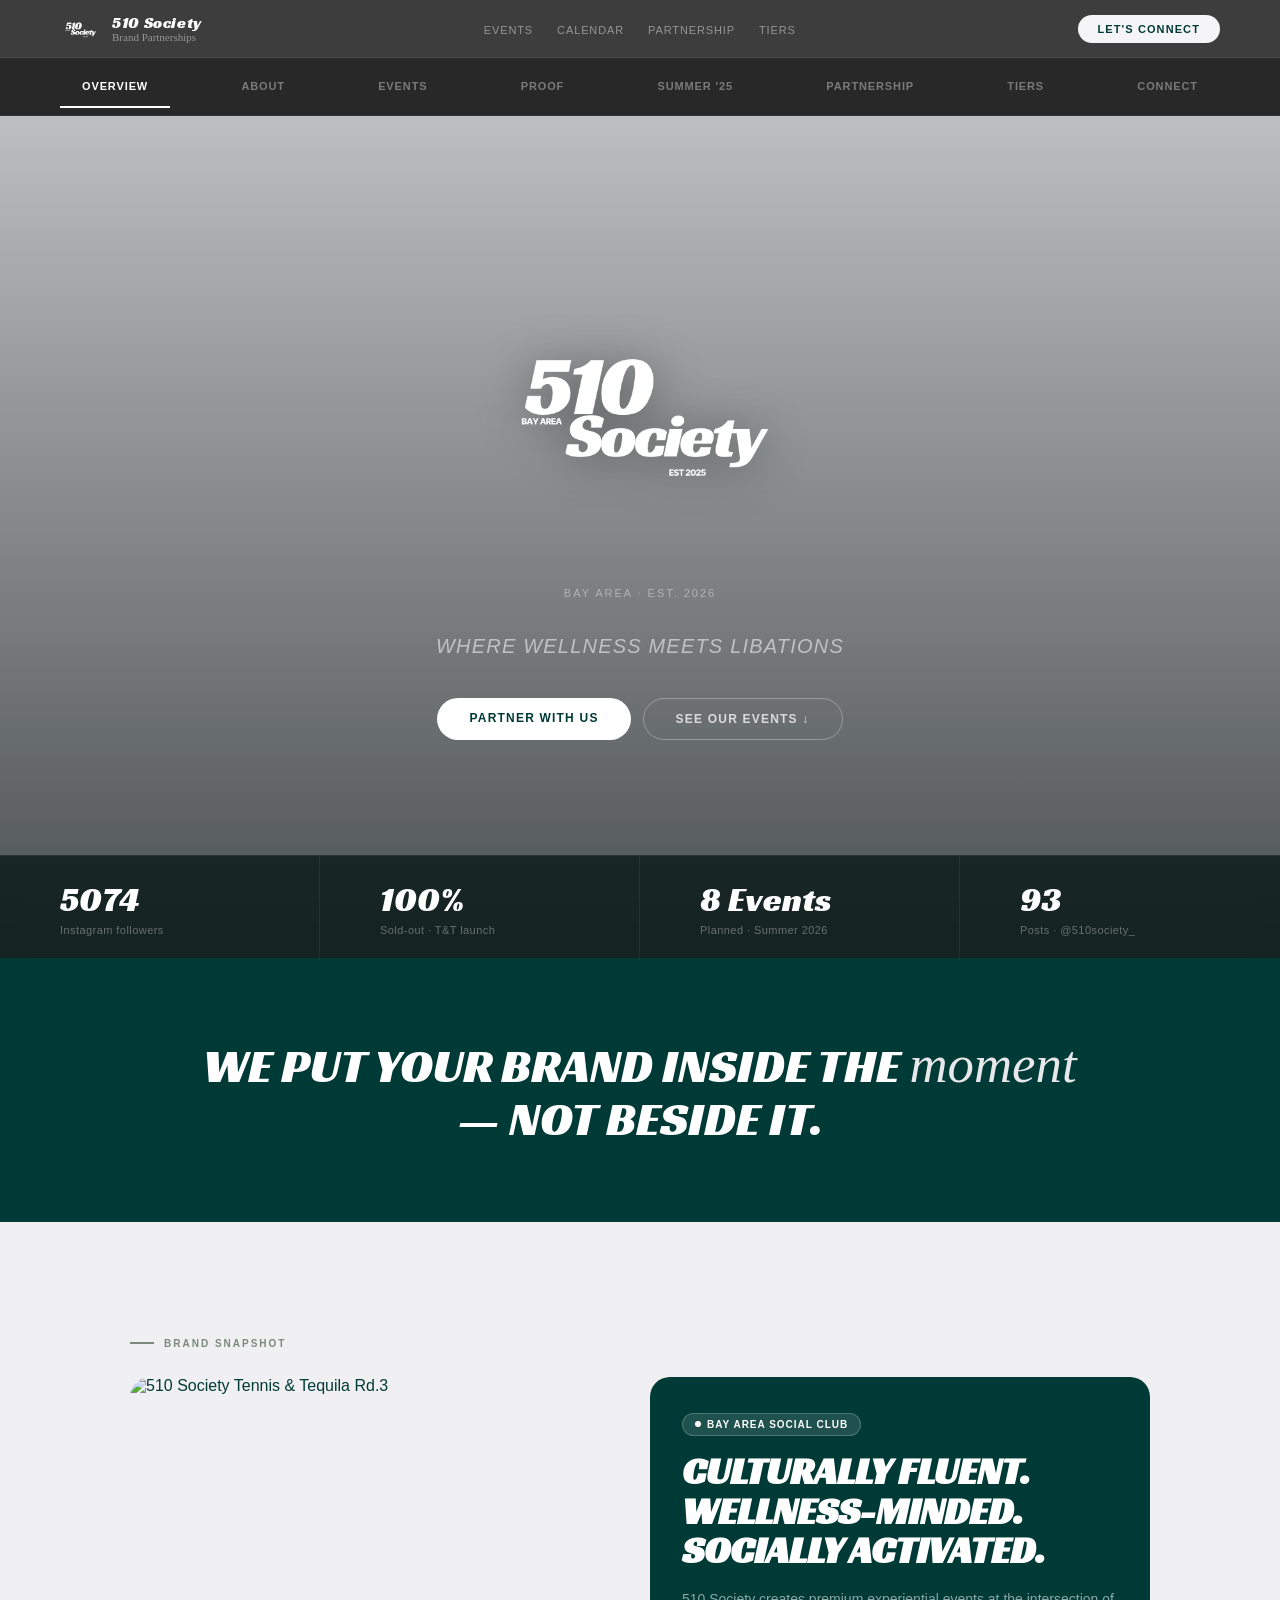
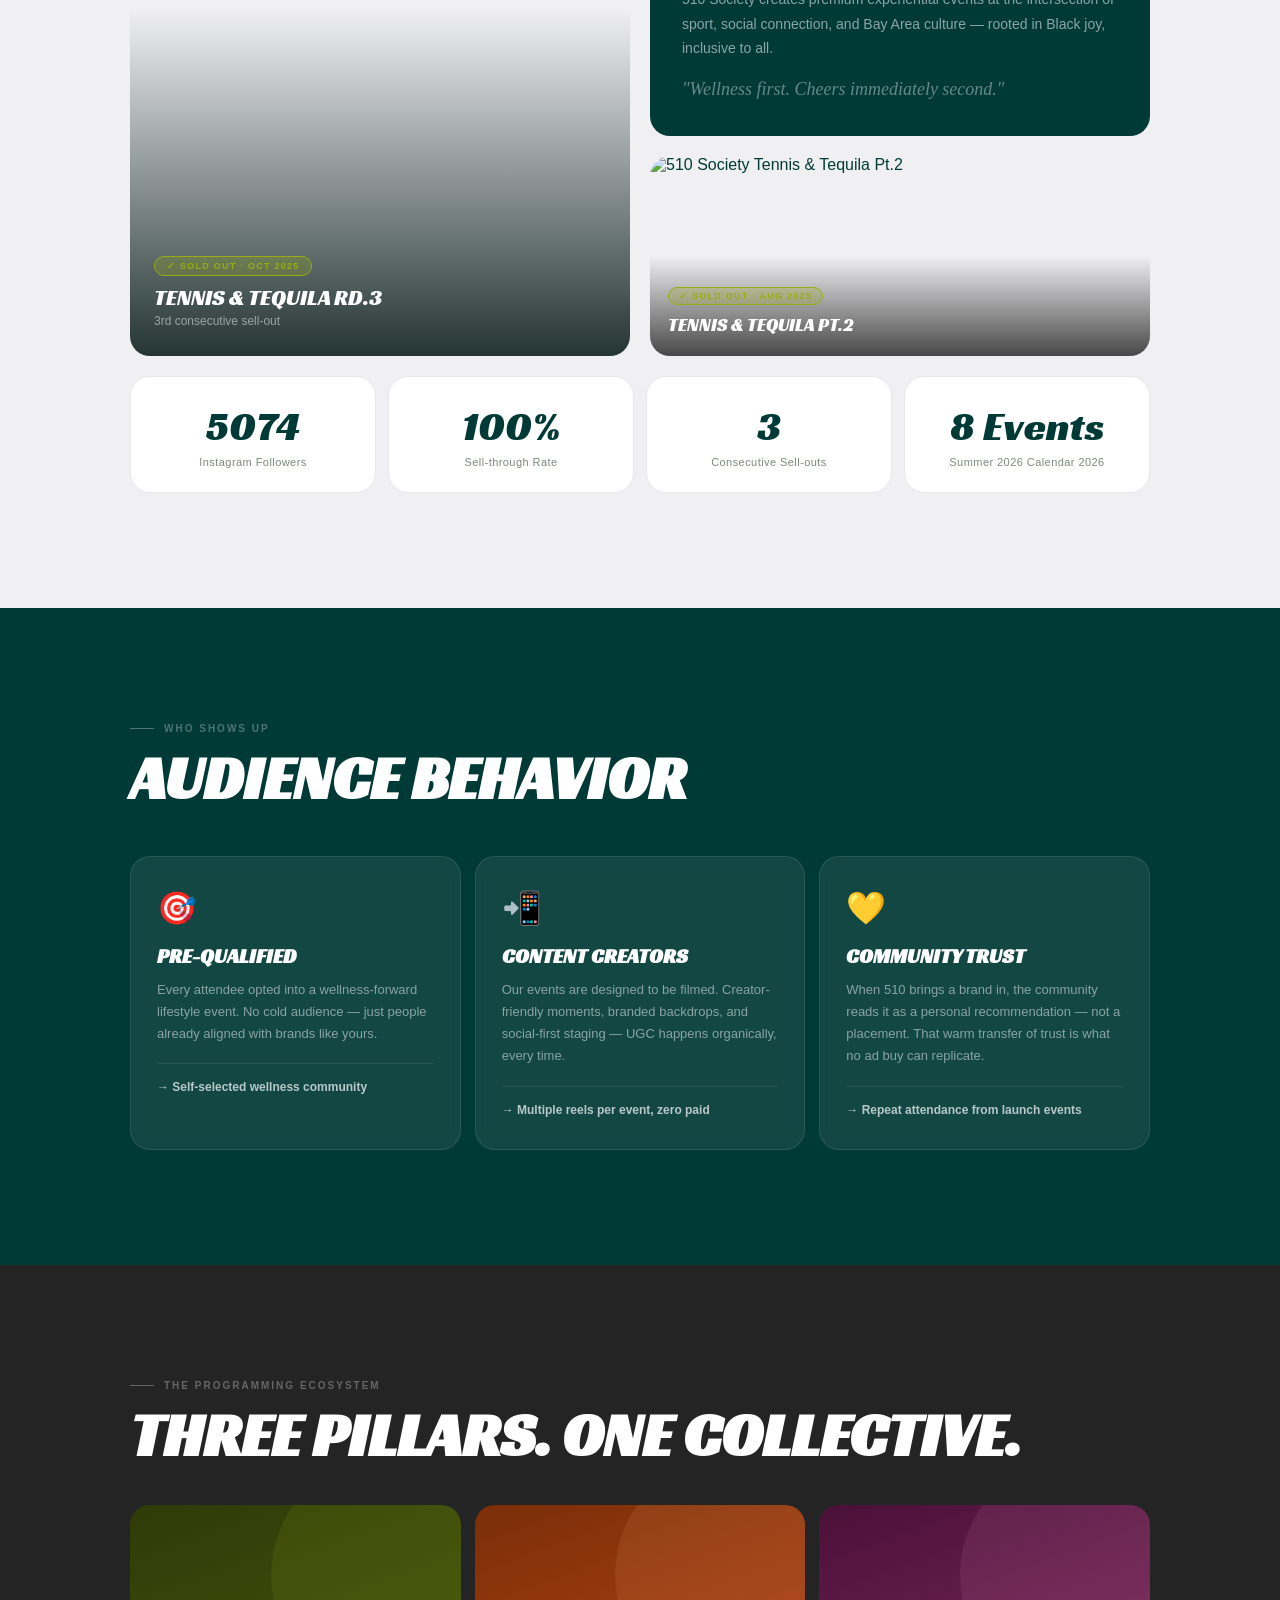
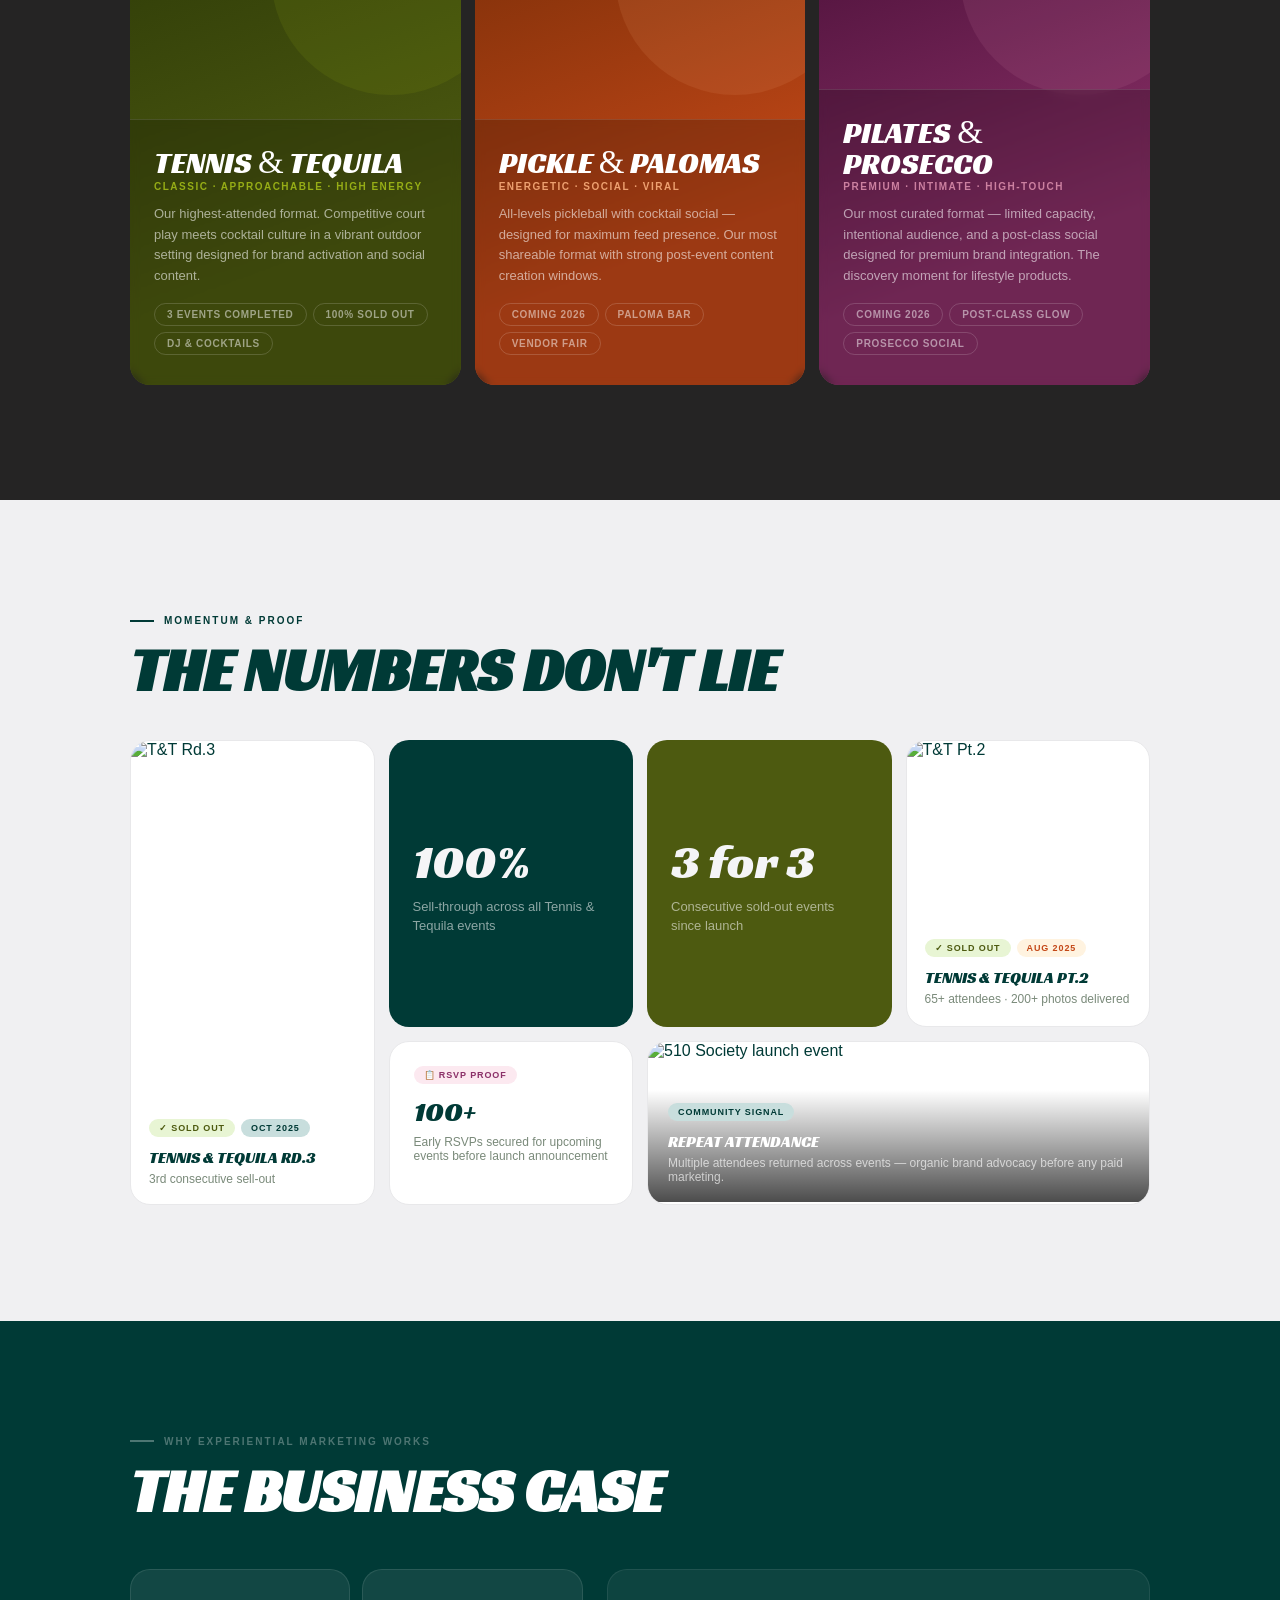
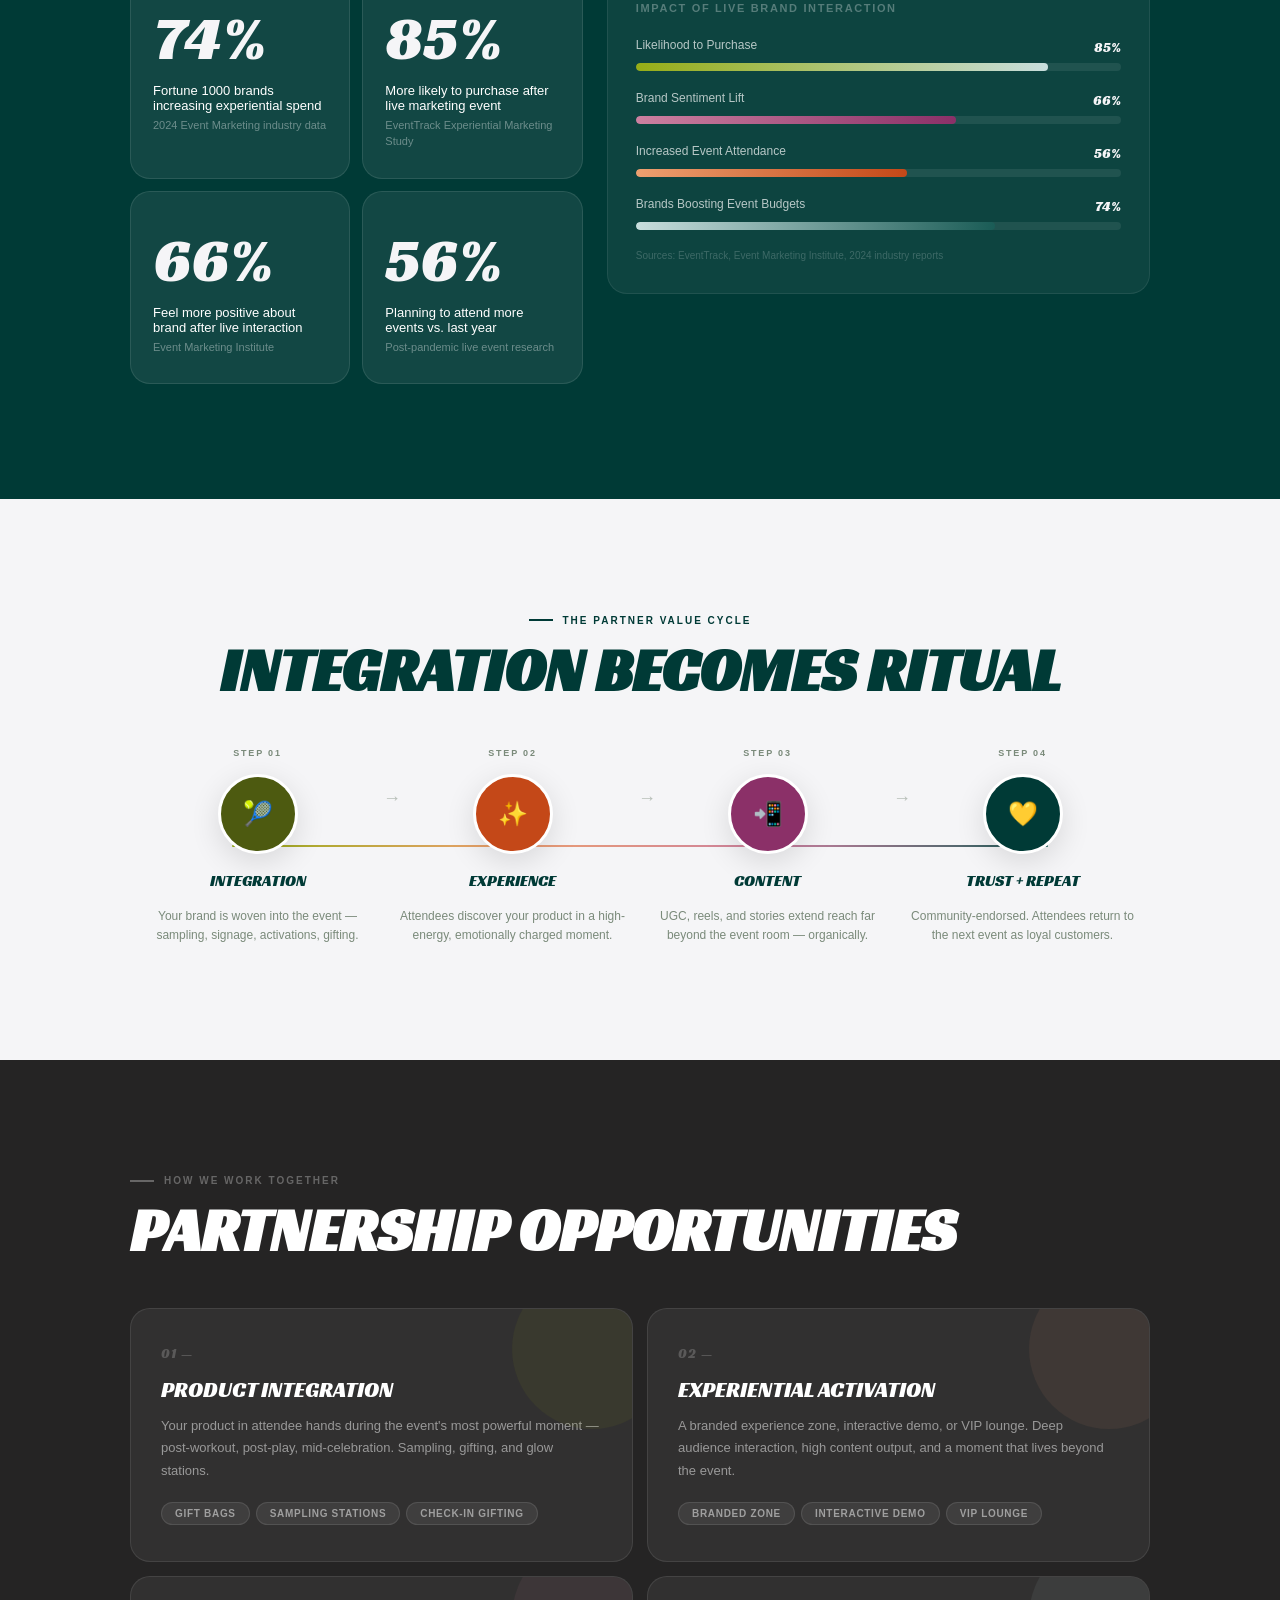
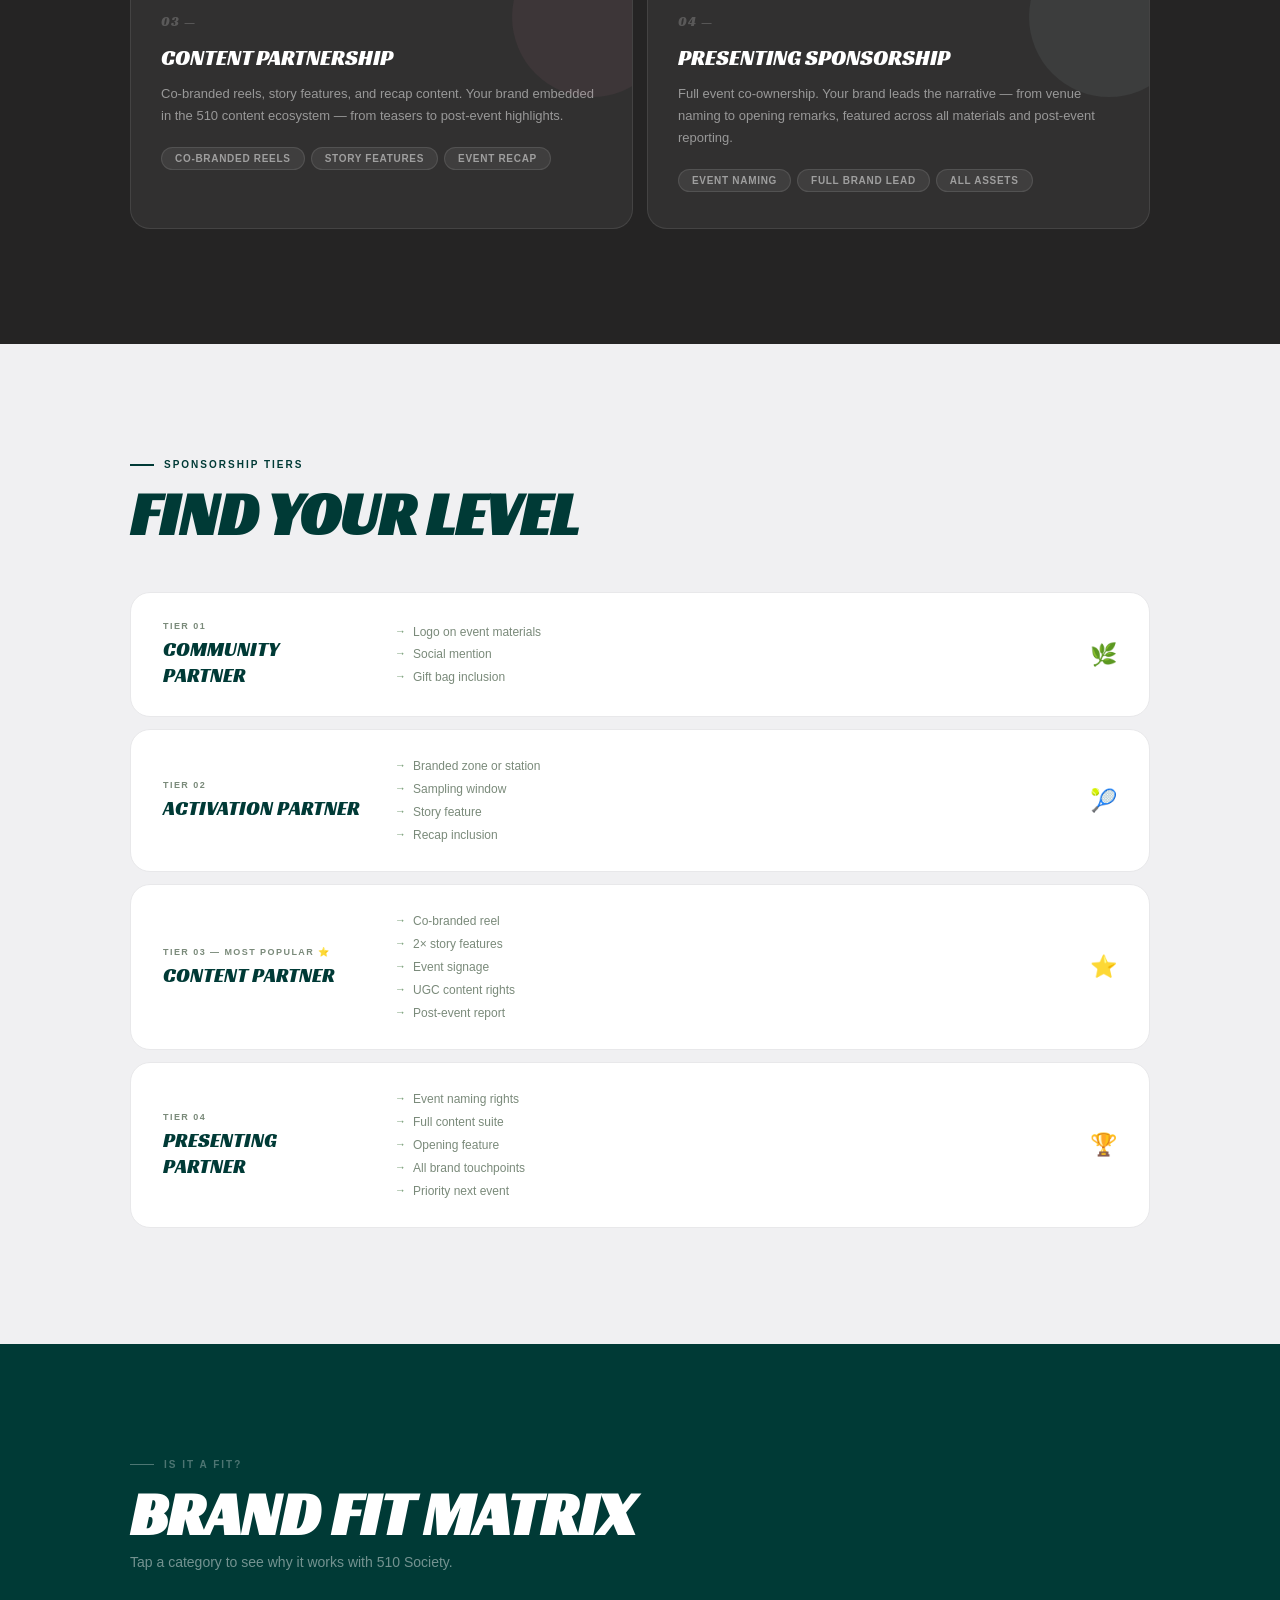
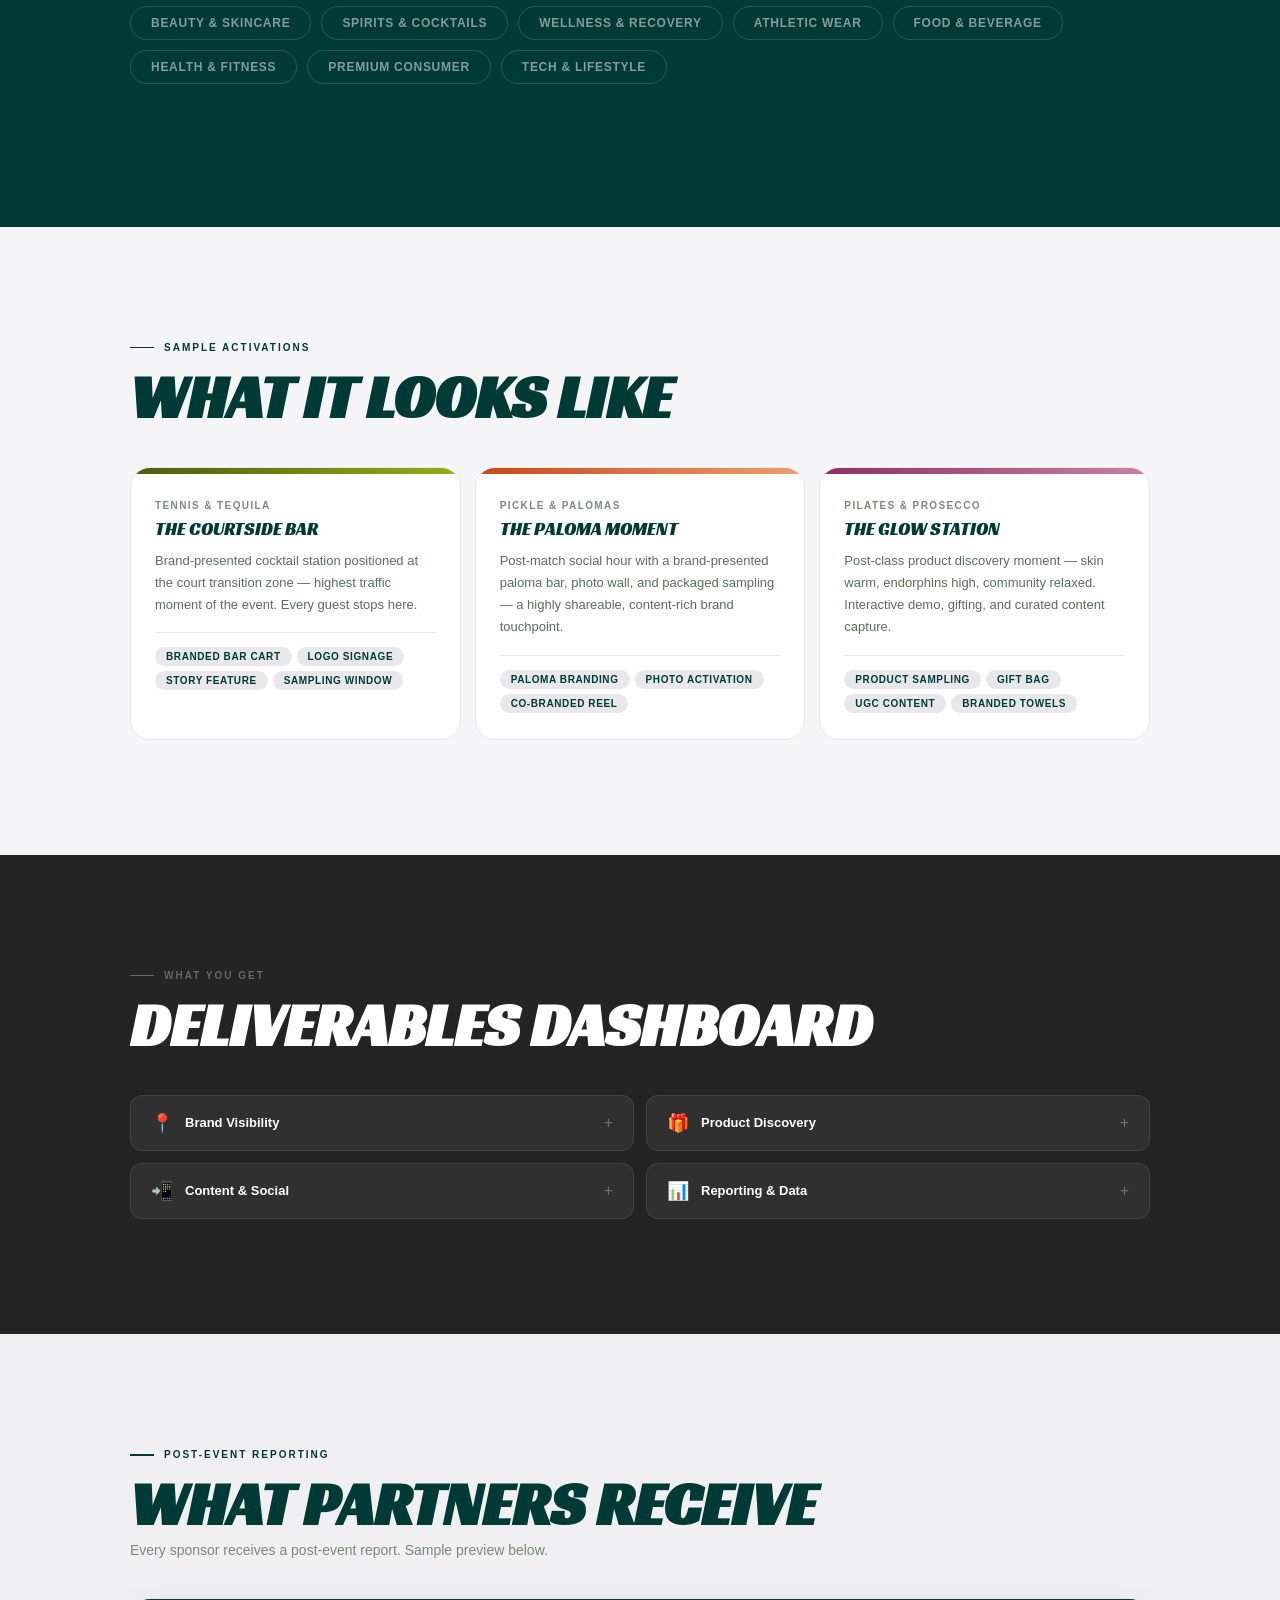
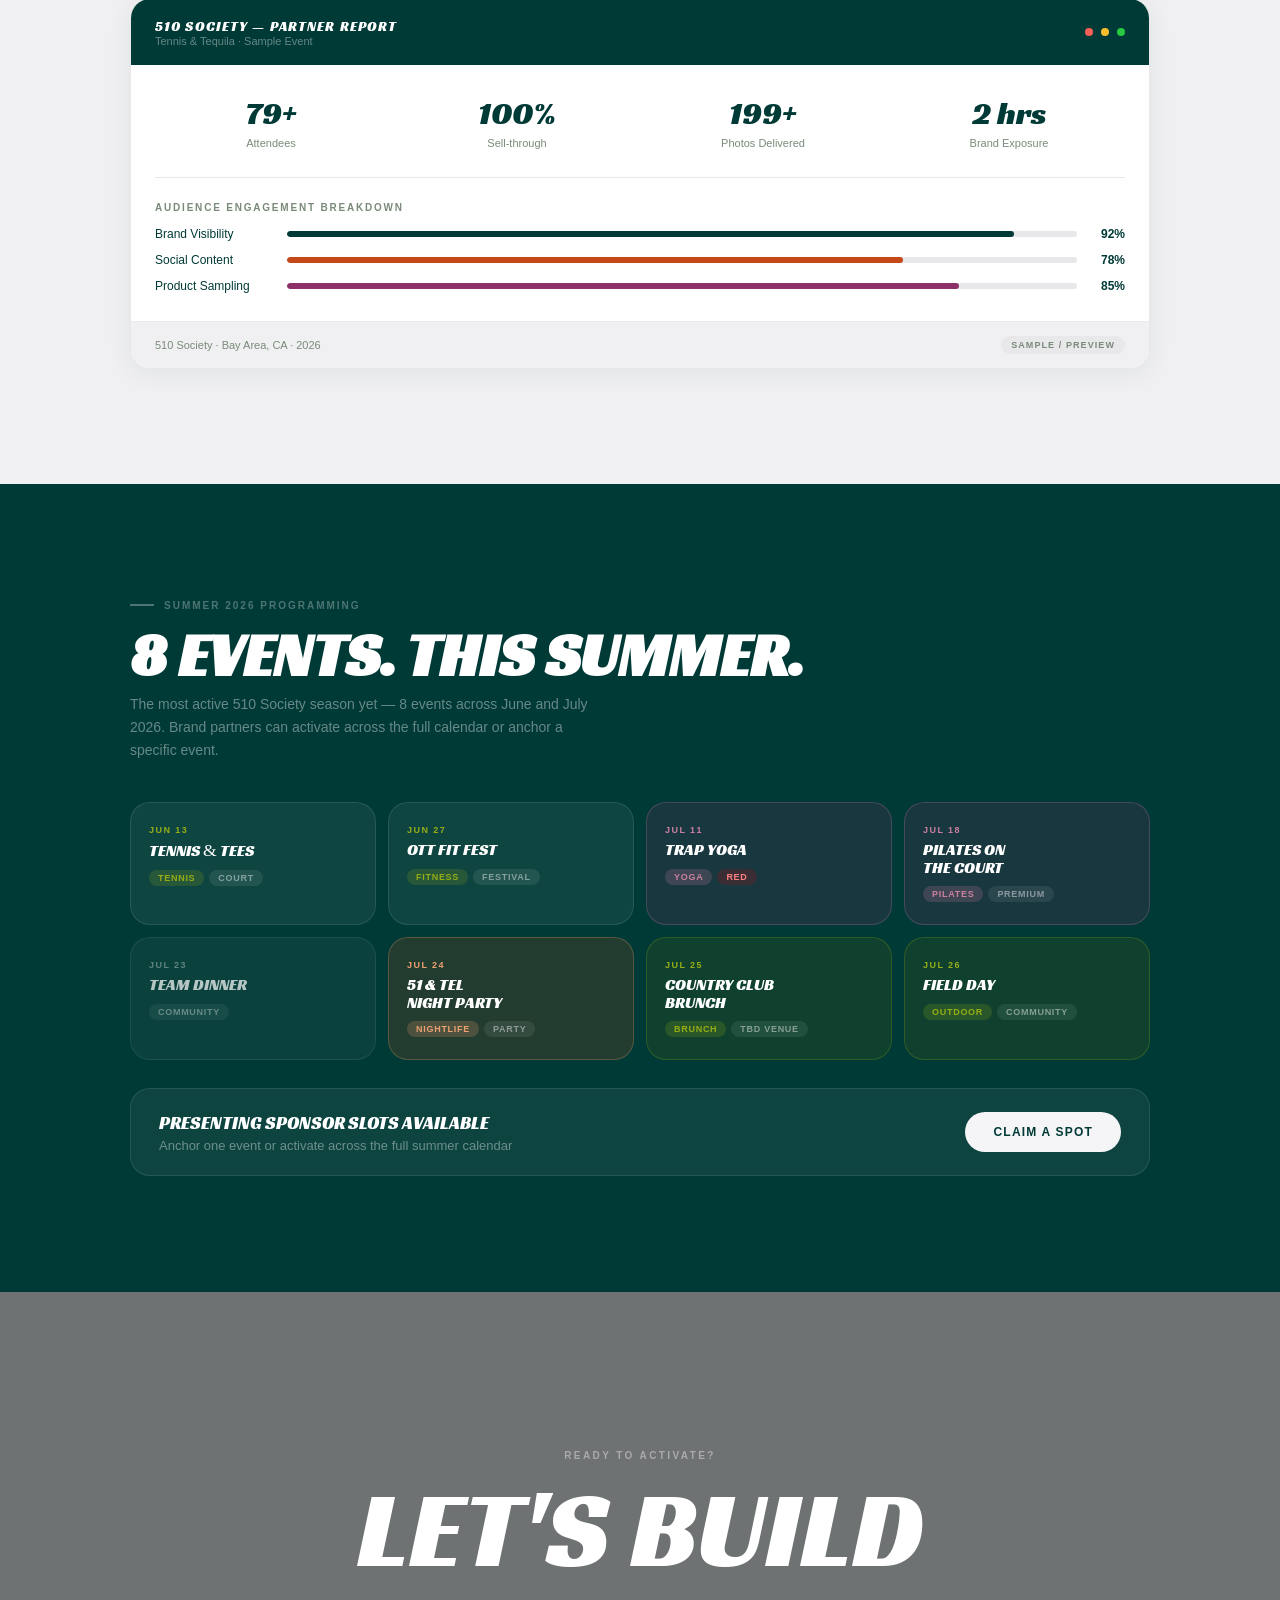
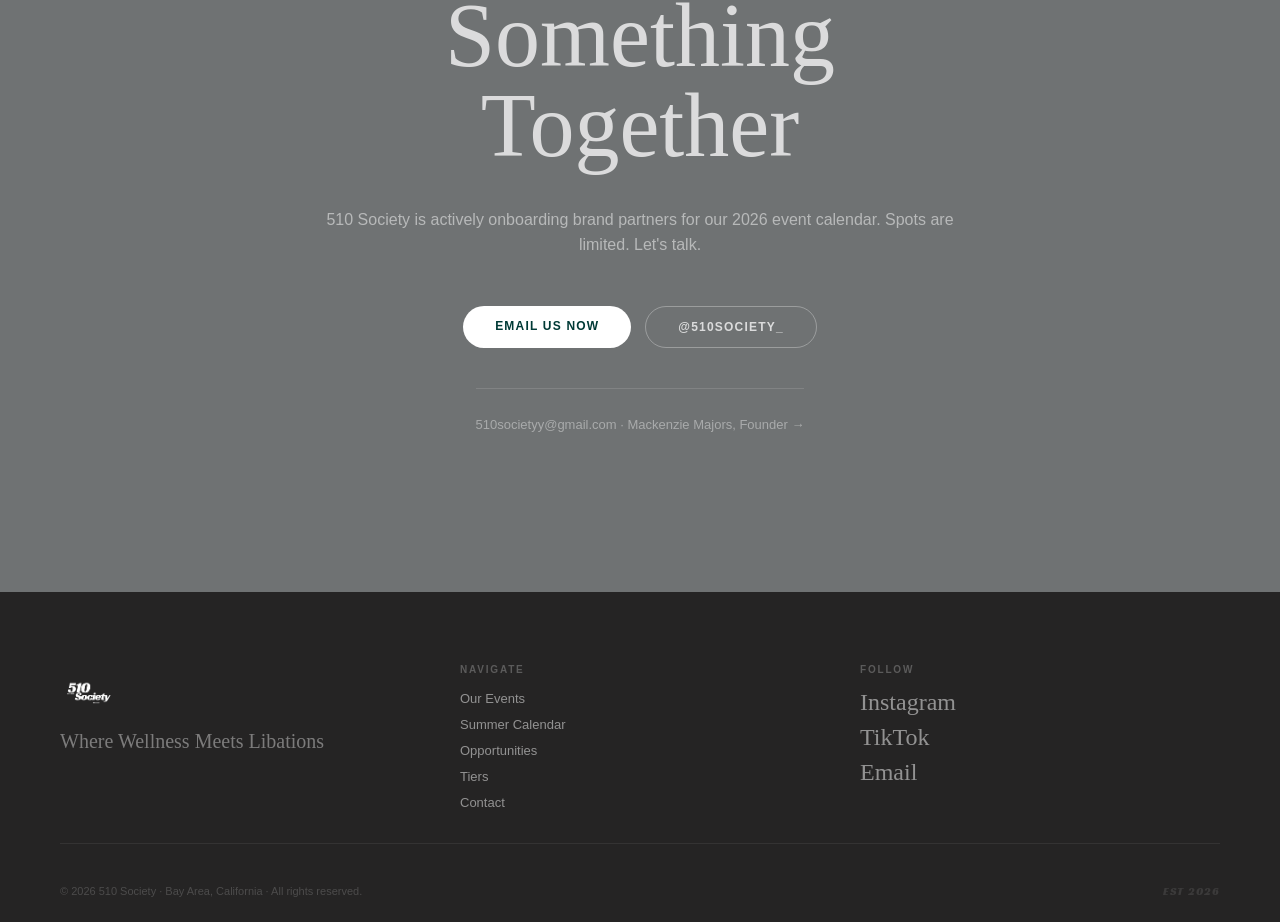
==== index.html @ 0bedc8be "Add files via upload" ====
<!DOCTYPE html>
<html lang="en">
<head>
<meta charset="UTF-8">
<meta name="viewport" content="width=device-width, initial-scale=1.0">
<title>510 Society — Partner With Us</title>
<!-- Actual brand fonts loaded locally -->
<style id="embedded-fonts">
@font-face {
  font-family: 'Racing Sans One';
  src: url('[data-uri]') format('truetype');
  font-weight: normal;
  font-style: normal;
  font-display: swap;
}
@font-face {
  font-family: 'Sloop Script';
  src: url('[data-uri]') format('truetype');
  font-weight: normal;
  font-style: normal;
  font-display: swap;
}
</style>
<style>
@font-face {
  font-family: 'SloopScript';
  src: url('./sloopscript.ttf') format('truetype');
  font-weight: normal; font-style: normal; font-display: swap;
}
@font-face {
  font-family: 'RacingSans';
  src: url('./RacingSansOne-Regular.ttf') format('truetype');
  font-weight: normal; font-style: normal; font-display: swap;
}
@font-face {
  font-family: 'InterLocal';
  src: url('./inter.ttf') format('truetype');
  font-weight: 100 900; font-style: normal; font-display: swap;
}
</style>
<style>
/* ═══════════════════════════════════════════
   TOKENS
═══════════════════════════════════════════ */
:root {
  --logo: url("[data-uri]");
  /* ── Official 5:10 Society brand palette ── */
  --g:    #003A36;   /* Evergreen Court */
  --g2:   #1a5c56;
  --g3:   #c8dedd;
  --sage: #729A71;   /* Sage Fairway */
  --blue: #1F74C3;   /* Kitchen Blue */
  --deep: #031F27;   /* Baseline Black */
  --c:    #F5F5F7;   /* Breathe Ivory — near white, not beige */
  --c2:   #E8E8EA;   /* Light warm gray */
  --c3:   #F0F0F2;   /* Section off-white */
  --blk:  #252424;   /* Brand near-black */
  --mid:  #7a8a7a;
  --wh:   #ffffff;

  /* ── Event palettes (from brand deck) ── */
  --t:    #4D5A10;   /* Tennis & Tequila dark olive */
  --tl:   #96AD16;   /* Tennis & Tequila lime */
  --p:    #C44818;   /* Pickle & Palomas burnt orange */
  --pl:   #EDA070;   /* Pickle & Palomas peach */
  --pr:   #8B3068;   /* Pilates & Prosecco deep berry */
  --prl:  #CC80A0;   /* Pilates & Prosecco blush */

  --glass:    rgba(255,255,255,0.14);
  --glass-bd: rgba(255,255,255,0.22);
  --blur:     blur(20px);

  --R: 20px;
  --r: 12px;
  --pad: clamp(18px,5vw,60px);
  --max: 1140px;

  --display: 'RacingSans', 'Racing Sans One', sans-serif;
  --script:  'SloopScript', cursive;
  --body:    'InterLocal', 'Inter', sans-serif;
}

/* ─── 510 Society Wordmark Logo (exact brand layout) ─── */
/*  [ 510          ]
    [BAY AREA  ]
    [      Society  ]
    [       EST 2026]        */
.logo-mark {
  display: inline-block;
  background: #111;
  padding: 10px 14px 10px 12px;
  position: relative;
  flex-shrink: 0;
  line-height: 1;
  border-radius: 4px;
}
.logo-mark.nav-size { padding: 7px 10px 7px 8px; }

.lm-inner { position: relative; display: flex; flex-direction: column; align-items: flex-start; }

/* "510" — large Racing Sans */
.lm-num {
  font-family: var(--display);
  font-size: 48px;
  color: var(--wh);
  line-height: .9;
  letter-spacing: -.01em;
  display: block;
}
.logo-mark.nav-size .lm-num { font-size: 26px; }

/* "BAY AREA" — small, below "51" of "510" */
.lm-bay {
  font-family: var(--body);
  font-size: 7px;
  font-weight: 700;
  letter-spacing: .14em;
  text-transform: uppercase;
  color: var(--wh);
  display: block;
  margin-top: -2px;
  margin-left: 1px;
}
.logo-mark.nav-size .lm-bay { font-size: 5px; }

/* "Society" — large Sloop Script, offset right */
.lm-soc {
  font-family: var(--script);
  font-size: 42px;
  color: var(--wh);
  display: block;
  margin-top: -8px;
  margin-left: 18px;
  line-height: 1;
}
.logo-mark.nav-size .lm-soc { font-size: 23px; margin-left: 10px; margin-top: -5px; }

/* "EST 2026" — small, right-aligned below Society */
.lm-est {
  font-family: var(--body);
  font-size: 6.5px;
  font-weight: 700;
  letter-spacing: .14em;
  text-transform: uppercase;
  color: var(--wh);
  display: block;
  margin-top: 2px;
  margin-left: 22px;
}
.logo-mark.nav-size .lm-est { font-size: 4.5px; margin-left: 12px; }

/* hero version */
.logo-mark.hero-size { padding: 16px 22px 16px 18px; margin: 0 auto 28px; }
.logo-mark.hero-size .lm-num { font-size: 84px; }
.logo-mark.hero-size .lm-bay { font-size: 11px; margin-top: -3px; }
.logo-mark.hero-size .lm-soc { font-size: 72px; margin-top: -14px; margin-left: 30px; }
.logo-mark.hero-size .lm-est { font-size: 10px; margin-left: 34px; margin-top: 3px; }

/* ─── Sticky Tab Navigation ─────────────────────────── */
.tab-nav {
  position: sticky; top: 58px; z-index: 998;
  background: rgba(37,36,36,0.97);
  backdrop-filter: blur(18px);
  border-bottom: 1px solid rgba(255,255,255,0.06);
  display: flex; overflow-x: auto; gap: 0;
  scrollbar-width: none;
}
.tab-nav::-webkit-scrollbar { display:none; }
.tab-btn {
  font-size: 11px; font-weight: 600; letter-spacing: .08em; text-transform: uppercase;
  padding: 14px 22px; color: rgba(255,255,255,0.38);
  text-decoration: none; border-bottom: 2px solid transparent;
  white-space: nowrap; transition: color .2s, border-color .2s;
  flex-shrink: 0;
}
.tab-btn:hover { color: rgba(255,255,255,0.75); }
.tab-btn.active { color: var(--wh); border-bottom-color: var(--wh); }

/* ═══════════════════════════════════════════
   RESET & BASE
═══════════════════════════════════════════ */
*, *::before, *::after { margin:0; padding:0; box-sizing:border-box; }
html { scroll-behavior:smooth; }
body { font-family:var(--body); background:var(--c); color:var(--g); -webkit-font-smoothing:antialiased; }

.wrap { max-width:var(--max); margin:0 auto; padding:0 var(--pad); }
.sec  { padding:clamp(60px,9vw,120px) 0; }

.label {
  font-size:10px; font-weight:700; letter-spacing:.2em; text-transform:uppercase;
  display:flex; align-items:center; gap:10px; margin-bottom:14px;
}
.label::before { content:''; width:24px; height:1.5px; background:currentColor; flex-shrink:0; }

.display-hed {
  font-family:var(--display);
  text-transform:uppercase; line-height:1; font-size:clamp(32px,5vw,60px);
}
.script-hed {
  font-family:var(--script);
  font-size:clamp(28px,4vw,52px); line-height:1.1;
}

/* scroll reveal */
.reveal {
  opacity:0; transform:translateY(24px);
  transition:opacity .6s ease, transform .6s ease;
}
.reveal.visible { opacity:1; transform:none; }

/* ═══════════════════════════════════════════
   NAV
═══════════════════════════════════════════ */
nav {
  position:fixed; inset:0 0 auto; z-index:999; height:58px;
  padding:0 var(--pad); display:flex; align-items:center; justify-content:space-between;
  background:rgba(0,30,28,0.88); backdrop-filter:var(--blur); -webkit-backdrop-filter:var(--blur);
  border-bottom:1px solid rgba(255,255,255,0.07);
}
.nav-logo { display:flex; flex-direction:column; line-height:1; gap:1px; }
.nl-a { font-family:var(--display); font-size:16px; color:var(--wh); letter-spacing:.04em; }
.nl-b { font-family:var(--script); font-size:16px; color:var(--wh); opacity:.6; line-height:1; }
.nav-links { display:flex; gap:24px; list-style:none; }
.nav-links a { font-size:11px; font-weight:500; letter-spacing:.08em; text-transform:uppercase; color:rgba(255,255,255,0.45); text-decoration:none; transition:color .2s; }
.nav-links a:hover { color:var(--wh); }
.nav-btn {
  font-size:11px; font-weight:700; letter-spacing:.1em; text-transform:uppercase;
  padding:8px 20px; border-radius:100px;
  background:var(--c); color:var(--g); text-decoration:none; transition:background .2s;
}
.nav-btn:hover { background:var(--c2); }
@media(max-width:640px){ .nav-links{display:none;} }

/* ═══════════════════════════════════════════
   1. HERO
═══════════════════════════════════════════ */
#hero {
  min-height:100svh; display:grid; grid-template-rows:1fr auto;
  padding-top:58px; position:relative; overflow:hidden;
}
.hero-img {
  position:absolute; inset:0;
  background:url('https://images.pixieset.com/488268001/1cbb77f0def690980ab2e59ede692e46-cover.jpeg') center 25% / cover no-repeat;
  filter:brightness(.45) saturate(.85);
}
.hero-img::after {
  content:''; position:absolute; inset:0;
  background:linear-gradient(180deg,rgba(0,20,18,0.2) 0%,rgba(0,20,18,0.7) 100%);
}
.hero-body {
  position:relative; z-index:1;
  display:flex; flex-direction:column; align-items:center; justify-content:center;
  text-align:center; padding:60px var(--pad) 40px; gap:0;
}
.hero-eyebrow {
  font-size:10px; font-weight:700; letter-spacing:.22em; text-transform:uppercase;
  color:rgba(255,255,255,0.45); margin-bottom:24px;
  display:flex; align-items:center; gap:14px;
}
.hero-eyebrow::before, .hero-eyebrow::after { content:''; width:28px; height:1px; background:rgba(255,255,255,0.25); }
.hero-num { font-family:var(--display); font-size:clamp(72px,16vw,172px); color:var(--wh); line-height:.85; letter-spacing:.02em; }
.hero-soc { font-family:var(--script); font-size:clamp(60px,13vw,140px); color:var(--wh); opacity:.88; line-height:.9; display:block; margin-bottom:28px; }
.hero-tag { font-family:var(--body); font-size:clamp(16px,2.2vw,22px); font-weight:300; color:rgba(255,255,255,0.6); margin-bottom:40px; font-style:italic; letter-spacing:.02em; }
.hero-btns { display:flex; gap:12px; flex-wrap:wrap; justify-content:center; }
.btn-hero {
  font-size:12px; font-weight:700; letter-spacing:.1em; text-transform:uppercase;
  padding:13px 32px; border-radius:100px; text-decoration:none; transition:all .25s;
}
.btn-hero.solid { background:var(--wh); color:var(--g); }
.btn-hero.solid:hover { background:var(--c); box-shadow:0 0 28px rgba(255,255,255,0.25); }
.btn-hero.outline { border:1px solid rgba(255,255,255,0.3); color:rgba(255,255,255,0.75); }
.btn-hero.outline:hover { border-color:var(--wh); color:var(--wh); }

/* stat bar */
.hero-bar {
  position:relative; z-index:1; display:grid; grid-template-columns:repeat(4,1fr);
  background:rgba(0,18,16,0.72); backdrop-filter:blur(12px);
  border-top:1px solid rgba(255,255,255,0.07);
}
.hb { padding:22px var(--pad); border-right:1px solid rgba(255,255,255,0.06); }
.hb:last-child { border-right:none; }
.hb-n { font-family:var(--display); font-size:clamp(20px,3vw,34px); color:var(--wh); display:block; }
.hb-l { font-size:11px; color:rgba(255,255,255,0.35); margin-top:3px; letter-spacing:.04em; }
@media(max-width:540px){ .hero-bar{grid-template-columns:1fr 1fr;} .hb:nth-child(2){border-right:none;} }

/* ═══════════════════════════════════════════
   2. THESIS
═══════════════════════════════════════════ */
#thesis { background:var(--g); padding:clamp(40px,6vw,80px) 0; }
.thesis-line {
  font-family:var(--display); text-transform:uppercase;
  font-size:clamp(22px,4vw,48px); line-height:1.1;
  color:var(--wh); text-align:center; max-width:900px; margin:0 auto;
}
.thesis-line em { font-family:var(--script); font-size:1.1em; text-transform:none; color:var(--c2); }

/* ═══════════════════════════════════════════
   3. BRAND SNAPSHOT BENTO
═══════════════════════════════════════════ */
#snapshot { background:var(--c3); }

.bento { display:grid; grid-template-columns:repeat(6,1fr); gap:12px; }

.bc { border-radius:var(--R); overflow:hidden; }

/* Cell types */
.bc-dark { background:var(--g); color:var(--wh); padding:36px 32px; }
.bc-cream { background:var(--c); border:1px solid var(--c2); padding:28px 24px; }
.bc-photo { position:relative; min-height:220px; }
.bc-photo img { width:100%; height:100%; object-fit:cover; display:block; }
.bc-photo .overlay {
  position:absolute; inset:0; display:flex; flex-direction:column; justify-content:flex-end;
  padding:20px 18px; background:linear-gradient(transparent 40%,rgba(0,20,18,0.8));
}
.bc-stat { background:var(--c2); padding:24px 20px; display:flex; flex-direction:column; justify-content:space-between; }

/* Grid layout */
.bc.span-4 { grid-column:span 4; }
.bc.span-3 { grid-column:span 3; }
.bc.span-2 { grid-column:span 2; }
.bc.span-1 { grid-column:span 1; }

/* Numbers */
.big-n { font-family:var(--display); font-size:clamp(36px,5vw,60px); line-height:1; }
.sm-n  { font-family:var(--display); font-size:clamp(24px,3.5vw,36px); }
.unit  { font-family:var(--script); font-size:1.1em; }
.sub-l { font-size:12px; color:inherit; opacity:.55; margin-top:5px; letter-spacing:.04em; }

.bc-dark .big-n { color:var(--c); }
.bc-dark .sub-l { opacity:.4; }
.bc-cream .big-n, .bc-stat .big-n { color:var(--g); }

.badge {
  display:inline-flex; align-items:center; gap:6px;
  font-size:10px; font-weight:700; letter-spacing:.1em; text-transform:uppercase;
  padding:5px 12px; border-radius:100px; background:rgba(255,255,255,0.12);
  color:var(--wh); margin-bottom:12px; border:1px solid rgba(255,255,255,0.2);
}
.badge.sold { background:rgba(143,173,26,0.22); border-color:var(--tl); color:var(--tl); }
.badge.dot::before { content:''; width:6px; height:6px; border-radius:50%; background:currentColor; }

@media(max-width:900px){ .bento{grid-template-columns:repeat(3,1fr);} .bc.span-4{grid-column:span 3;} }
@media(max-width:580px){ .bento{grid-template-columns:1fr 1fr;} .bc.span-4,.bc.span-3{grid-column:1/-1;} .bc.span-2{grid-column:span 2;} }

/* ═══════════════════════════════════════════
   4. AUDIENCE BEHAVIOR
═══════════════════════════════════════════ */
#audience { background:var(--g); }
.aud-head { margin-bottom:48px; }
.aud-head .label { color:rgba(255,255,255,0.35); }
.aud-head .display-hed { color:var(--wh); }

.aud-cards { display:grid; grid-template-columns:repeat(3,1fr); gap:14px; }
.aud-card {
  background:rgba(255,255,255,0.07); border:1px solid rgba(255,255,255,0.1);
  border-radius:var(--R); padding:32px 26px;
  backdrop-filter:blur(8px); transition:background .3s, transform .3s;
}
.aud-card:hover { background:rgba(255,255,255,0.12); transform:translateY(-4px); }
.aud-icon { font-size:32px; margin-bottom:16px; display:block; }
.aud-card h3 { font-family:var(--display); font-size:20px; text-transform:uppercase; color:var(--wh); margin-bottom:10px; }
.aud-card p { font-size:13px; font-weight:300; color:rgba(255,255,255,0.5); line-height:1.7; }
.aud-card .aud-proof {
  margin-top:18px; padding-top:16px; border-top:1px solid rgba(255,255,255,0.08);
  font-size:12px; font-weight:600; color:rgba(255,255,255,0.7);
}

@media(max-width:720px){ .aud-cards{grid-template-columns:1fr;} }

/* ═══════════════════════════════════════════
   5. PROGRAMMING
═══════════════════════════════════════════ */
#programming { background:var(--blk); }
.prog-head { margin-bottom:40px; }
.prog-head .label { color:rgba(255,255,255,0.3); }
.prog-head .display-hed { color:var(--wh); }

.event-cards {
  display:grid; grid-template-columns:repeat(3,1fr); gap:14px;
}
.event-card {
  border-radius:var(--R); overflow:hidden; position:relative;
  min-height:480px; display:flex; flex-direction:column; justify-content:flex-end;
  cursor:default; transition:transform .35s ease;
}
.event-card:hover { transform:translateY(-6px); }

.event-card.tennis  { background:linear-gradient(160deg,#2e3b08,var(--t) 70%); }
.event-card.pickle  { background:linear-gradient(160deg,#7a2e08,var(--p) 70%); }
.event-card.pilates { background:linear-gradient(160deg,#4a1038,var(--pr) 70%); }

.event-card.tennis:hover  { box-shadow:0 24px 56px rgba(74,94,18,.5); }
.event-card.pickle:hover  { box-shadow:0 24px 56px rgba(196,74,24,.5); }
.event-card.pilates:hover { box-shadow:0 24px 56px rgba(137,48,104,.5); }

.event-card::before {
  content:''; position:absolute; right:-50px; top:-50px;
  width:240px; height:240px; border-radius:50%; opacity:.12; pointer-events:none;
}
.event-card.tennis::before  { background:var(--tl); }
.event-card.pickle::before  { background:var(--pl); }
.event-card.pilates::before { background:var(--prl); }

.ec-photo {
  position:absolute; inset:0; opacity:.25;
  background-size:cover; background-position:center top;
}
.event-card.tennis  .ec-photo { background-image:url('https://images.pixieset.com/488268001/1cbb77f0def690980ab2e59ede692e46-cover.jpeg'); }
.event-card.pickle  .ec-photo { background-image:url('https://images.pixieset.com/26073979/7f98fb1ebaebb7bdb2120955ab1e8c75-cover.jpeg'); }
.event-card.pilates .ec-photo { background-image:url('https://images.pixieset.com/06306379/d11f8ea65634a0d317e111a20dd26075-cover.jpeg'); }

.ec-body {
  position:relative; z-index:1;
  border-top:1px solid rgba(255,255,255,0.12);
  background:rgba(0,0,0,0.2); backdrop-filter:blur(4px);
  padding:26px 24px 30px;
}
.ec-name { font-family:var(--display); font-size:clamp(22px,2.8vw,30px); text-transform:uppercase; color:var(--wh); line-height:1; margin-bottom:2px; }
.ec-and  { font-family:var(--script); font-size:1.1em; }
.ec-vibe { font-size:10px; font-weight:700; letter-spacing:.15em; text-transform:uppercase; margin-bottom:12px; }
.event-card.tennis  .ec-vibe { color:var(--tl); }
.event-card.pickle  .ec-vibe { color:var(--pl); }
.event-card.pilates .ec-vibe { color:var(--prl); }
.ec-desc { font-size:13px; font-weight:300; color:rgba(255,255,255,0.58); line-height:1.6; margin-bottom:16px; }
.ec-chips { display:flex; flex-wrap:wrap; gap:6px; }
.ec-chip {
  font-size:10px; font-weight:600; letter-spacing:.07em; text-transform:uppercase;
  padding:5px 12px; border-radius:100px;
  border:1px solid rgba(255,255,255,0.16); color:rgba(255,255,255,0.5);
}

@media(max-width:800px){ .event-cards{grid-template-columns:1fr; gap:12px;} .event-card{min-height:320px;} }

/* ═══════════════════════════════════════════
   6. PROOF WALL
═══════════════════════════════════════════ */
#proof { background:var(--c3); }
.proof-head { margin-bottom:40px; }

.proof-grid { display:grid; grid-template-columns:repeat(4,1fr); gap:14px; }

.proof-card {
  background:var(--wh); border-radius:var(--R); overflow:hidden;
  border:1px solid var(--c2); transition:transform .3s, box-shadow .3s;
}
.proof-card:hover { transform:translateY(-4px); box-shadow:0 14px 40px rgba(0,58,54,0.1); }
.proof-card.tall { grid-row:span 2; }
.proof-card.wide { grid-column:span 2; }

.proof-photo { width:100%; height:180px; object-fit:cover; display:block; }
.proof-photo.tall { height:360px; }

.proof-body { padding:18px; }
.proof-badge-row { display:flex; gap:6px; margin-bottom:10px; flex-wrap:wrap; }
.pbadge {
  font-size:9px; font-weight:800; letter-spacing:.1em; text-transform:uppercase;
  padding:4px 10px; border-radius:100px;
}
.pbadge.green { background:var(--g3); color:var(--g); }
.pbadge.sold  { background:#e8f5d4; color:var(--t); }
.pbadge.rsvp  { background:#fce9f0; color:var(--pr); }
.pbadge.live  { background:#fff3e0; color:var(--p); }
.proof-title { font-family:var(--display); font-size:16px; text-transform:uppercase; color:var(--g); margin-bottom:4px; }
.proof-sub   { font-size:12px; color:var(--mid); }

.proof-stat-card {
  background:var(--g); border-radius:var(--R); padding:28px 24px;
  display:flex; flex-direction:column; justify-content:center;
}
.psc-n { font-family:var(--display); font-size:clamp(32px,4.5vw,48px); color:var(--c); display:block; margin-bottom:6px; }
.psc-l { font-size:13px; font-weight:500; color:rgba(255,255,255,0.55); line-height:1.45; }

@media(max-width:900px){ .proof-grid{grid-template-columns:repeat(2,1fr);} .proof-card.wide{grid-column:1/-1;} .proof-card.tall{grid-row:auto;} .proof-photo.tall{height:220px;} }
@media(max-width:480px){ .proof-grid{grid-template-columns:1fr;} }

/* ═══════════════════════════════════════════
   7. EXPERIENTIAL DATA
═══════════════════════════════════════════ */
#data { background:var(--g); }
.data-head { margin-bottom:48px; }
.data-head .label { color:rgba(255,255,255,0.3); }
.data-head .display-hed { color:var(--wh); }

.data-layout { display:grid; grid-template-columns:1fr 1.2fr; gap:24px; align-items:start; }

.data-stats { display:grid; grid-template-columns:1fr 1fr; gap:12px; }
.ds-card {
  background:rgba(255,255,255,0.07); border:1px solid rgba(255,255,255,0.1);
  border-radius:var(--R); padding:28px 22px;
}
.ds-n { font-family:var(--display); font-size:clamp(40px,5.5vw,62px); color:var(--c); display:block; margin-bottom:6px; }
.ds-l { font-size:13px; font-weight:500; color:var(--wh); margin-bottom:4px; }
.ds-d { font-size:11px; font-weight:300; color:rgba(255,255,255,0.38); line-height:1.5; }

/* bar chart */
.chart-wrap {
  background:rgba(255,255,255,0.05); border:1px solid rgba(255,255,255,0.08);
  border-radius:var(--R); padding:32px 28px;
}
.chart-title { font-size:11px; font-weight:700; letter-spacing:.15em; text-transform:uppercase; color:rgba(255,255,255,0.3); margin-bottom:24px; }
.bar-row { margin-bottom:20px; }
.bar-row:last-child { margin-bottom:0; }
.bar-label { font-size:12px; font-weight:500; color:rgba(255,255,255,0.7); margin-bottom:7px; display:flex; justify-content:space-between; }
.bar-label span { font-family:var(--display); font-size:14px; color:var(--c); }
.bar-track { height:8px; background:rgba(255,255,255,0.08); border-radius:100px; overflow:hidden; }
.bar-fill { height:100%; border-radius:100px; width:0; transition:width 1.4s cubic-bezier(.4,0,.2,1); }
.bar-fill.g1 { background:linear-gradient(90deg,var(--tl),var(--g3)); }
.bar-fill.g2 { background:linear-gradient(90deg,var(--prl),var(--pr)); }
.bar-fill.g3 { background:linear-gradient(90deg,var(--pl),var(--p)); }
.bar-fill.g4 { background:linear-gradient(90deg,var(--g3),var(--g2)); }
.chart-source { font-size:10px; color:rgba(255,255,255,0.2); margin-top:18px; }

@media(max-width:800px){ .data-layout{grid-template-columns:1fr;} }

/* ═══════════════════════════════════════════
   8. FLYWHEEL
═══════════════════════════════════════════ */
#flywheel { background:var(--c); }
.fw-head { margin-bottom:48px; text-align:center; }
.fw-head .label { justify-content:center; }

.fw-grid {
  display:grid; grid-template-columns:repeat(4,1fr);
  gap:0; position:relative;
}
.fw-grid::before {
  content:''; position:absolute; top:50%; left:10%; right:10%;
  height:2px; background:linear-gradient(90deg,var(--tl),var(--pl),var(--prl),var(--g2));
  transform:translateY(-50%); z-index:0; border-radius:2px;
}
.fw-step {
  position:relative; z-index:1; text-align:center; padding:0 12px;
  display:flex; flex-direction:column; align-items:center; gap:16px;
}
.fw-orb {
  width:80px; height:80px; border-radius:50%;
  display:flex; align-items:center; justify-content:center;
  font-size:24px;
  box-shadow:0 8px 30px rgba(0,0,0,0.12);
  border:3px solid var(--wh);
}
.fw-orb.o1 { background:var(--t); }
.fw-orb.o2 { background:var(--p); }
.fw-orb.o3 { background:var(--pr); }
.fw-orb.o4 { background:var(--g); }
.fw-num { font-size:9px; font-weight:800; letter-spacing:.2em; text-transform:uppercase; color:var(--mid); }
.fw-label { font-family:var(--display); font-size:16px; text-transform:uppercase; color:var(--g); }
.fw-desc { font-size:12px; font-weight:300; color:var(--mid); line-height:1.6; }
.fw-arr {
  position:absolute; top:40px; right:-16px; z-index:2;
  font-size:18px; color:var(--mid); opacity:.5;
}
.fw-step:last-child .fw-arr { display:none; }

@media(max-width:700px){ .fw-grid{grid-template-columns:1fr 1fr; gap:28px;} .fw-grid::before{display:none;} .fw-arr{display:none;} }

/* ═══════════════════════════════════════════
   9. PARTNERSHIP OPPORTUNITIES
═══════════════════════════════════════════ */
#opportunities { background:var(--blk); }
.opp-head { margin-bottom:48px; }
.opp-head .label { color:rgba(255,255,255,0.3); }
.opp-head .display-hed { color:var(--wh); }

.opp-cards { display:grid; grid-template-columns:repeat(2,1fr); gap:14px; }
.opp-card {
  background:rgba(255,255,255,0.06); border:1px solid rgba(255,255,255,0.09);
  border-radius:var(--R); padding:36px 30px;
  transition:background .3s, transform .3s; position:relative; overflow:hidden;
}
.opp-card:hover { background:rgba(255,255,255,0.1); transform:translateY(-4px); }
.opp-card::before {
  content:''; position:absolute; top:-40px; right:-40px;
  width:160px; height:160px; border-radius:50%; opacity:.07;
}
.opp-card:nth-child(1)::before { background:var(--tl); }
.opp-card:nth-child(2)::before { background:var(--pl); }
.opp-card:nth-child(3)::before { background:var(--prl); }
.opp-card:nth-child(4)::before { background:var(--g3); }
.opp-num { font-family:var(--display); font-size:13px; color:rgba(255,255,255,0.2); letter-spacing:.1em; margin-bottom:14px; }
.opp-name { font-family:var(--display); font-size:22px; text-transform:uppercase; color:var(--wh); margin-bottom:12px; }
.opp-desc { font-size:13px; font-weight:300; color:rgba(255,255,255,0.5); line-height:1.7; margin-bottom:20px; }
.opp-chips { display:flex; flex-wrap:wrap; gap:6px; }
.opp-chip {
  font-size:10px; font-weight:600; letter-spacing:.07em; text-transform:uppercase;
  padding:5px 13px; border-radius:100px;
  background:rgba(255,255,255,0.07); color:rgba(255,255,255,0.5);
  border:1px solid rgba(255,255,255,0.1);
}

@media(max-width:640px){ .opp-cards{grid-template-columns:1fr;} }

/* ═══════════════════════════════════════════
   10. SPONSORSHIP LADDER
═══════════════════════════════════════════ */
#ladder { background:var(--c3); }
.ladder-head { margin-bottom:48px; }

.tier-stack { display:flex; flex-direction:column; gap:12px; }
/* Tier rows — all equal base state, hover-only highlight */
.tier-row {
  background:var(--wh); border:1px solid var(--c2); border-radius:var(--R);
  padding:28px 32px; display:grid; grid-template-columns:200px 1fr 40px;
  align-items:center; gap:32px;
  transition:background .25s, border-color .25s, box-shadow .25s, transform .25s;
  cursor:default;
}
.tier-row:hover {
  background:var(--g); border-color:var(--g);
  box-shadow:0 12px 40px rgba(0,58,54,0.18); transform:translateX(6px);
}
.tier-name {
  font-family:var(--display); font-size:20px; text-transform:uppercase;
  color:var(--g); transition:color .25s;
}
.tier-row:hover .tier-name { color:var(--wh); }
.tier-level {
  font-size:9px; font-weight:800; letter-spacing:.16em; text-transform:uppercase;
  color:var(--mid); margin-bottom:5px; transition:color .25s;
}
.tier-row:hover .tier-level { color:rgba(255,255,255,0.4); }

/* Tier perk list — clean vertical */
.tier-perks {
  display:flex; flex-direction:column; gap:6px;
}
.tier-perk {
  font-size:12px; font-weight:400; color:var(--mid);
  padding-left:18px; position:relative; line-height:1.4;
  transition:color .25s;
}
.tier-perk::before {
  content:'→'; position:absolute; left:0;
  font-size:11px; color:var(--sage);
  transition:color .25s;
}
.tier-row:hover .tier-perk { color:rgba(255,255,255,0.7); }
.tier-row:hover .tier-perk::before { color:rgba(255,255,255,0.4); }
.tier-badge-spot { font-size:22px; text-align:right; }

@media(max-width:720px){ .tier-row{grid-template-columns:1fr; gap:12px;} .tier-badge-spot{display:none;} }

/* ═══════════════════════════════════════════
   11. BRAND FIT MATRIX
═══════════════════════════════════════════ */
#brandfit { background:var(--g); }
.fit-head { margin-bottom:36px; }
.fit-head .label { color:rgba(255,255,255,0.3); }
.fit-head .display-hed { color:var(--wh); }
.fit-sub { font-size:14px; font-weight:300; color:rgba(255,255,255,0.45); margin-top:10px; }

.fit-chips { display:flex; flex-wrap:wrap; gap:10px; margin-bottom:28px; }
.fit-chip {
  font-size:12px; font-weight:600; letter-spacing:.06em; text-transform:uppercase;
  padding:9px 20px; border-radius:100px; cursor:pointer;
  border:1.5px solid rgba(255,255,255,0.15); color:rgba(255,255,255,0.5);
  transition:all .2s; user-select:none;
}
.fit-chip:hover { border-color:rgba(255,255,255,0.4); color:rgba(255,255,255,0.8); }
.fit-chip.active { background:var(--c); color:var(--g); border-color:var(--c); }

.fit-detail {
  background:rgba(255,255,255,0.07); border:1px solid rgba(255,255,255,0.1);
  border-radius:var(--R); padding:28px 26px; min-height:90px;
  display:none; align-items:center; gap:20px;
}
.fit-detail.visible { display:flex; }
.fit-d-icon { font-size:32px; flex-shrink:0; }
.fit-d-body { }
.fit-d-head { font-family:var(--display); font-size:16px; text-transform:uppercase; color:var(--wh); margin-bottom:5px; }
.fit-d-text { font-size:13px; font-weight:300; color:rgba(255,255,255,0.55); line-height:1.6; }

/* ═══════════════════════════════════════════
   12. ACTIVATION CONCEPTS
═══════════════════════════════════════════ */
#activations { background:var(--c); }
.act-head { margin-bottom:40px; }

.act-cards { display:grid; grid-template-columns:repeat(3,1fr); gap:14px; }
.act-card {
  border-radius:var(--R); overflow:hidden;
  border:1px solid var(--c2); background:var(--wh);
  transition:transform .3s, box-shadow .3s;
}
.act-card:hover { transform:translateY(-5px); box-shadow:0 14px 44px rgba(0,58,54,0.1); }
.act-color { height:6px; }
.act-card:nth-child(1) .act-color { background:linear-gradient(90deg,var(--t),var(--tl)); }
.act-card:nth-child(2) .act-color { background:linear-gradient(90deg,var(--p),var(--pl)); }
.act-card:nth-child(3) .act-color { background:linear-gradient(90deg,var(--pr),var(--prl)); }
.act-body { padding:26px 24px; }
.act-event { font-size:10px; font-weight:700; letter-spacing:.14em; text-transform:uppercase; color:var(--mid); margin-bottom:6px; }
.act-name { font-family:var(--display); font-size:18px; text-transform:uppercase; color:var(--g); margin-bottom:10px; }
.act-desc { font-size:13px; font-weight:300; color:#5a6e5a; line-height:1.7; margin-bottom:16px; }
.act-deliverables { border-top:1px solid var(--c2); padding-top:14px; display:flex; flex-wrap:wrap; gap:5px; }
.act-del { font-size:10px; font-weight:600; letter-spacing:.06em; text-transform:uppercase; padding:4px 11px; border-radius:100px; background:var(--c2); color:var(--g); }

@media(max-width:720px){ .act-cards{grid-template-columns:1fr;} }

/* ═══════════════════════════════════════════
   13. DELIVERABLES DASHBOARD
═══════════════════════════════════════════ */
#deliverables { background:var(--blk); }
.del-head { margin-bottom:40px; }
.del-head .label { color:rgba(255,255,255,0.3); }
.del-head .display-hed { color:var(--wh); }

.del-grid { display:grid; grid-template-columns:repeat(2,1fr); gap:12px; }
.del-item {
  background:rgba(255,255,255,0.06); border:1px solid rgba(255,255,255,0.08);
  border-radius:var(--r); overflow:hidden;
}
.del-header {
  padding:16px 20px; display:flex; justify-content:space-between; align-items:center;
  cursor:pointer; transition:background .2s;
}
.del-header:hover { background:rgba(255,255,255,0.04); }
.del-h-left { display:flex; align-items:center; gap:12px; }
.del-icon { font-size:18px; }
.del-title { font-size:13px; font-weight:600; color:var(--wh); }
.del-toggle { font-size:16px; color:rgba(255,255,255,0.3); transition:transform .3s; }
.del-item.open .del-toggle { transform:rotate(45deg); }
.del-body { padding:0 20px; max-height:0; overflow:hidden; transition:max-height .4s ease, padding .3s; }
.del-item.open .del-body { max-height:200px; padding:0 20px 16px; }
.del-chips { display:flex; flex-wrap:wrap; gap:6px; }
.del-chip { font-size:11px; font-weight:400; padding:5px 12px; border-radius:100px; background:rgba(255,255,255,0.08); color:rgba(255,255,255,0.55); }

@media(max-width:640px){ .del-grid{grid-template-columns:1fr;} }

/* ═══════════════════════════════════════════
   14. REPORT PREVIEW
═══════════════════════════════════════════ */
#report { background:var(--c3); }
.rep-head { margin-bottom:40px; }

.rep-card {
  background:var(--wh); border:1px solid var(--c2); border-radius:var(--R); overflow:hidden;
  box-shadow:0 4px 24px rgba(0,58,54,0.07);
}
.rep-top {
  background:var(--g); padding:18px 24px; display:flex; justify-content:space-between; align-items:center;
}
.rep-top-title { font-family:var(--display); font-size:14px; text-transform:uppercase; letter-spacing:.08em; color:var(--wh); }
.rep-top-sub { font-size:11px; color:rgba(255,255,255,0.4); }
.rep-meta { display:flex; gap:8px; }
.rep-dot { width:8px; height:8px; border-radius:50%; }
.rep-dot.r { background:#ff5f57; }
.rep-dot.y { background:#ffbd2e; }
.rep-dot.g { background:#28c840; }

.rep-body { padding:28px 24px; }
.rep-kpis { display:grid; grid-template-columns:repeat(4,1fr); gap:14px; margin-bottom:28px; }
.rep-kpi { text-align:center; }
.rk-n { font-family:var(--display); font-size:clamp(22px,3vw,32px); color:var(--g); display:block; margin-bottom:4px; }
.rk-l { font-size:11px; color:var(--mid); }
.rep-divider { height:1px; background:var(--c2); margin-bottom:24px; }
.rep-section-title { font-size:10px; font-weight:800; letter-spacing:.18em; text-transform:uppercase; color:var(--mid); margin-bottom:14px; }
.rep-bar-rows { display:flex; flex-direction:column; gap:12px; }
.rep-brow { display:flex; align-items:center; gap:12px; }
.rep-brow-label { font-size:12px; font-weight:500; color:var(--g); min-width:120px; }
.rep-brow-track { flex:1; height:6px; background:var(--c2); border-radius:100px; overflow:hidden; }
.rep-brow-fill { height:100%; border-radius:100px; background:var(--g); transition:width 1.4s .5s; }
.rep-brow-pct { font-size:12px; font-weight:700; color:var(--g); min-width:36px; text-align:right; }
.rep-footer { padding:14px 24px; background:var(--c3); border-top:1px solid var(--c2); font-size:11px; color:var(--mid); display:flex; justify-content:space-between; align-items:center; }
.rep-sample-badge {
  font-size:9px; font-weight:800; letter-spacing:.12em; text-transform:uppercase;
  background:var(--c2); color:var(--mid); padding:4px 10px; border-radius:100px;
}

@media(max-width:640px){ .rep-kpis{grid-template-columns:1fr 1fr;} }

/* ═══════════════════════════════════════════
   15. FINAL CTA
═══════════════════════════════════════════ */
#cta {
  min-height:100svh; position:relative; overflow:hidden;
  display:flex; align-items:center; justify-content:center;
}
.cta-bg {
  position:absolute; inset:0;
  background:url('https://images.pixieset.com/26073979/7f98fb1ebaebb7bdb2120955ab1e8c75-cover.jpeg') center / cover no-repeat;
  filter:brightness(.35) saturate(.8);
}
.cta-bg::after { content:''; position:absolute; inset:0; background:rgba(0,20,18,0.55); }
.cta-body { position:relative; z-index:1; text-align:center; padding:60px var(--pad); max-width:800px; }
.cta-pre { font-size:10px; font-weight:700; letter-spacing:.24em; text-transform:uppercase; color:rgba(255,255,255,0.4); margin-bottom:20px; }
.cta-hed { font-family:var(--display); font-size:clamp(44px,10vw,108px); text-transform:uppercase; color:var(--wh); line-height:.9; margin-bottom:12px; }
.cta-script { font-family:var(--script); font-size:clamp(36px,8vw,90px); color:rgba(255,255,255,0.75); display:block; margin-bottom:36px; line-height:1; }
.cta-sub { font-size:16px; font-weight:300; color:rgba(255,255,255,0.5); margin-bottom:48px; line-height:1.6; }
.cta-btns { display:flex; gap:14px; justify-content:center; flex-wrap:wrap; margin-bottom:40px; }
.cta-contact {
  display:inline-flex; align-items:center; gap:10px;
  font-size:13px; font-weight:500; color:rgba(255,255,255,0.4); text-decoration:none;
  border-top:1px solid rgba(255,255,255,0.12); padding-top:28px;
  transition:color .2s;
}
.cta-contact:hover { color:rgba(255,255,255,0.7); }

/* ═══════════════════════════════════════════
   FOOTER
═══════════════════════════════════════════ */
footer {
  background:var(--blk); padding:clamp(40px,6vw,72px) var(--pad) 24px;
}
.foot-top { display:grid; grid-template-columns:1fr 1fr 1fr; gap:40px; margin-bottom:40px; padding-bottom:32px; border-bottom:1px solid rgba(255,255,255,0.07); }
.foot-logo-n { font-family:var(--display); font-size:24px; color:var(--wh); letter-spacing:.04em; }
.foot-logo-s { font-family:var(--script); font-size:28px; color:var(--wh); opacity:.55; line-height:.9; }
.foot-tagline { font-family:var(--script); font-size:18px; color:rgba(255,255,255,0.3); margin-top:8px; }
.foot-col h4 { font-size:10px; font-weight:700; letter-spacing:.18em; text-transform:uppercase; color:rgba(255,255,255,0.25); margin-bottom:14px; }
.foot-col ul { list-style:none; display:flex; flex-direction:column; gap:8px; }
.foot-col a { font-size:13px; font-weight:300; color:rgba(255,255,255,0.5); text-decoration:none; transition:color .2s; }
.foot-col a:hover { color:var(--wh); }
.foot-social a { font-family:var(--script); font-size:24px; color:rgba(255,255,255,0.5); }
.foot-social a:hover { color:var(--wh); }
/* calendar responsive */
@media(max-width:700px){ #cal-grid{grid-template-columns:1fr 1fr!important;} }
@media(max-width:420px){ #cal-grid{grid-template-columns:1fr!important;} }

.foot-bottom { display:flex; justify-content:space-between; align-items:center; flex-wrap:wrap; gap:10px; }
.foot-copy { font-size:11px; color:rgba(255,255,255,0.18); }
.foot-est { font-family:var(--display); font-size:11px; color:rgba(255,255,255,0.1); letter-spacing:.1em; }
@media(max-width:640px){ .foot-top{grid-template-columns:1fr;} }

</style>
</head>
<body>

<!-- ═══ NAV ═══════════════════════════════════════════ -->
<nav>
  <div style="display:flex;align-items:center;gap:12px">
    <img src="[data-uri]" alt="510 Society" style="height:40px;width:auto;object-fit:contain;flex-shrink:0;display:block">
    <div class="nav-logo" style="display:flex;flex-direction:column;gap:1px">
      <span class="nl-a">510 Society</span>
      <span class="nl-b" style="font-size:11px;opacity:.45">Brand Partnerships</span>
    </div>
  </div>
  <ul class="nav-links">
    <li><a href="#programming">Events</a></li>
    <li><a href="#calendar">Calendar</a></li>
    <li><a href="#opportunities">Partnership</a></li>
    <li><a href="#ladder">Tiers</a></li>
  </ul>
  <a href="mailto:510societyy@gmail.com?subject=Partnership Inquiry — 510 Society" class="nav-btn">Let's Connect</a>
</nav>

<!-- ═══ STICKY TAB NAV ════════════════════════════════ -->
<nav class="tab-nav" id="tabNav">
  <a class="tab-btn active" href="#hero"     data-section="hero">Overview</a>
  <a class="tab-btn"        href="#snapshot" data-section="snapshot">About</a>
  <a class="tab-btn"        href="#programming" data-section="programming">Events</a>
  <a class="tab-btn"        href="#proof"    data-section="proof">Proof</a>
  <a class="tab-btn"        href="#calendar" data-section="calendar">Summer '25</a>
  <a class="tab-btn"        href="#opportunities" data-section="opportunities">Partnership</a>
  <a class="tab-btn"        href="#ladder"   data-section="ladder">Tiers</a>
  <a class="tab-btn"        href="#cta"      data-section="cta">Connect</a>
</nav>

<!-- ═══ 1. HERO ════════════════════════════════════════ -->
<section id="hero">
  <div class="hero-img"></div>
    <div class="hero-body">
    <img src="[data-uri]" alt="510 Society" style="width:clamp(180px,28vw,320px);height:auto;object-fit:contain;display:block;margin:0 auto 16px;filter:drop-shadow(0 4px 24px rgba(0,0,0,0.4))">
    <p style="font-family:var(--body);font-size:11px;font-weight:500;letter-spacing:.18em;text-transform:uppercase;color:rgba(255,255,255,0.4);margin-bottom:36px;text-align:center">Bay Area · Est. 2026</p>
    <p class="hero-tag" style="font-family:var(--body);font-size:clamp(15px,1.8vw,20px);font-weight:300;color:rgba(255,255,255,0.55);margin-bottom:40px;letter-spacing:.06em;text-transform:uppercase">Where Wellness Meets Libations</p>
    <div class="hero-btns">
      <a href="mailto:510societyy@gmail.com?subject=Partnership Inquiry" class="btn-hero solid">Partner With Us</a>
      <a href="#programming" class="btn-hero outline">See Our Events ↓</a>
    </div>
  </div>
  <div class="hero-bar">
    <div class="hb">
      <span class="hb-n" data-count="5074">0</span>
      <div class="hb-l">Instagram followers</div>
    </div>
    <div class="hb">
      <span class="hb-n">100%</span>
      <div class="hb-l">Sold-out · T&amp;T launch</div>
    </div>
    <div class="hb">
      <span class="hb-n" data-count="8" data-suffix=" Events">0</span>
      <div class="hb-l">Planned · Summer 2026</div>
    </div>
    <div class="hb">
      <span class="hb-n">93</span>
      <div class="hb-l">Posts · @510society_</div>
    </div>
  </div>
</section>

<!-- ═══ 2. THESIS ══════════════════════════════════════ -->
<section id="thesis">
  <div class="wrap">
    <p class="thesis-line reveal">
      We put your brand inside the <em>moment</em> — not beside it.
    </p>
  </div>
</section>

<!-- ═══ 3. BRAND SNAPSHOT ═══════════════════════════════ -->
<section id="snapshot" style="background:var(--c3);padding:clamp(60px,9vw,120px) 0">
  <div class="wrap">
    <div class="label reveal" style="margin-bottom:28px;color:var(--mid)">Brand Snapshot</div>

    <!-- Two-column photo + text layout -->
    <div style="display:grid;grid-template-columns:1fr 1fr;gap:20px;margin-bottom:20px" class="reveal">

      <!-- Large photo card -->
      <div style="border-radius:var(--R);overflow:hidden;position:relative;min-height:380px;grid-row:span 2">
        <img src="https://images.pixieset.com/488268001/1cbb77f0def690980ab2e59ede692e46-cover.jpeg"
          alt="510 Society Tennis & Tequila Rd.3"
          style="width:100%;height:100%;object-fit:cover;object-position:center top;display:block">
        <div style="position:absolute;inset:0;background:linear-gradient(transparent 40%,rgba(0,20,18,0.85));display:flex;flex-direction:column;justify-content:flex-end;padding:28px 24px">
          <span style="font-size:9px;font-weight:800;letter-spacing:.14em;text-transform:uppercase;padding:4px 12px;border-radius:100px;background:rgba(150,173,22,0.25);color:var(--tl);border:1px solid var(--tl);display:inline-flex;align-items:center;gap:5px;width:fit-content;margin-bottom:10px">✓ Sold Out · Oct 2025</span>
          <div style="font-family:var(--display);font-size:22px;text-transform:uppercase;color:var(--wh);line-height:1.1">Tennis &amp; Tequila Rd.3</div>
          <div style="font-size:12px;color:rgba(255,255,255,0.5);margin-top:4px">3rd consecutive sell-out</div>
        </div>
      </div>

      <!-- Statement card -->
      <div style="background:var(--g);border-radius:var(--R);padding:36px 32px;display:flex;flex-direction:column;justify-content:center">
        <div class="badge dot" style="width:fit-content;margin-bottom:16px">Bay Area Social Club</div>
        <h2 style="font-family:var(--display);font-size:clamp(24px,3.5vw,38px);text-transform:uppercase;color:var(--wh);line-height:1.05;margin-bottom:16px">
          Culturally fluent.<br>Wellness-minded.<br>Socially activated.
        </h2>
        <p style="font-size:14px;font-weight:300;color:rgba(255,255,255,0.55);line-height:1.75;margin-bottom:18px">
          510 Society creates premium experiential events at the intersection of sport, social connection, and Bay Area culture — rooted in Black joy, inclusive to all.
        </p>
        <em style="font-family:var(--script);font-size:18px;color:rgba(255,255,255,0.4)">"Wellness first. Cheers immediately second."</em>
      </div>

      <!-- Second photo card -->
      <div style="border-radius:var(--R);overflow:hidden;position:relative;min-height:200px">
        <img src="https://images.pixieset.com/26073979/7f98fb1ebaebb7bdb2120955ab1e8c75-cover.jpeg"
          alt="510 Society Tennis & Tequila Pt.2"
          style="width:100%;height:100%;object-fit:cover;object-position:center 30%;display:block">
        <div style="position:absolute;inset:0;background:linear-gradient(transparent 50%,rgba(0,0,0,0.7));display:flex;flex-direction:column;justify-content:flex-end;padding:20px 18px">
          <span style="font-size:9px;font-weight:800;letter-spacing:.14em;text-transform:uppercase;padding:3px 10px;border-radius:100px;background:rgba(150,173,22,0.25);color:var(--tl);border:1px solid var(--tl);display:inline-flex;align-items:center;gap:5px;width:fit-content;margin-bottom:8px">✓ Sold Out · Aug 2025</span>
          <div style="font-family:var(--display);font-size:18px;text-transform:uppercase;color:var(--wh)">Tennis &amp; Tequila Pt.2</div>
        </div>
      </div>
    </div>

    <!-- Stat strip -->
    <div style="display:grid;grid-template-columns:repeat(4,1fr);gap:12px" class="reveal">
      <div style="background:var(--wh);border:1px solid var(--c2);border-radius:var(--R);padding:24px 20px;text-align:center">
        <div style="font-family:var(--display);font-size:clamp(28px,4vw,40px);color:var(--g)" data-count="5074">0</div>
        <div style="font-size:11px;color:var(--mid);margin-top:5px;letter-spacing:.04em">Instagram Followers</div>
      </div>
      <div style="background:var(--wh);border:1px solid var(--c2);border-radius:var(--R);padding:24px 20px;text-align:center">
        <div style="font-family:var(--display);font-size:clamp(28px,4vw,40px);color:var(--g)">100%</div>
        <div style="font-size:11px;color:var(--mid);margin-top:5px;letter-spacing:.04em">Sell-through Rate</div>
      </div>
      <div style="background:var(--wh);border:1px solid var(--c2);border-radius:var(--R);padding:24px 20px;text-align:center">
        <div style="font-family:var(--display);font-size:clamp(28px,4vw,40px);color:var(--g)" data-count="3">0</div>
        <div style="font-size:11px;color:var(--mid);margin-top:5px;letter-spacing:.04em">Consecutive Sell-outs</div>
      </div>
      <div style="background:var(--wh);border:1px solid var(--c2);border-radius:var(--R);padding:24px 20px;text-align:center">
        <div style="font-family:var(--display);font-size:clamp(28px,4vw,40px);color:var(--g)" data-count="8" data-suffix=" Events">0</div>
        <div style="font-size:11px;color:var(--mid);margin-top:5px;letter-spacing:.04em">Summer 2026 Calendar 2026</div>
      </div>
    </div>
  </div>
</section>

<!-- ═══ 4. AUDIENCE BEHAVIOR ═══════════════════════════ -->
<section id="audience" class="sec">
  <div class="wrap">
    <div class="aud-head reveal">
      <div class="label" style="color:rgba(255,255,255,0.3)">Who Shows Up</div>
      <h2 class="display-hed" style="color:var(--wh)">Audience Behavior</h2>
    </div>
    <div class="aud-cards">
      <div class="aud-card reveal">
        <span class="aud-icon">🎯</span>
        <h3>Pre-Qualified</h3>
        <p>Every attendee opted into a wellness-forward lifestyle event. No cold audience — just people already aligned with brands like yours.</p>
        <div class="aud-proof">→ Self-selected wellness community</div>
      </div>
      <div class="aud-card reveal">
        <span class="aud-icon">📲</span>
        <h3>Content Creators</h3>
        <p>Our events are designed to be filmed. Creator-friendly moments, branded backdrops, and social-first staging — UGC happens organically, every time.</p>
        <div class="aud-proof">→ Multiple reels per event, zero paid</div>
      </div>
      <div class="aud-card reveal">
        <span class="aud-icon">💛</span>
        <h3>Community Trust</h3>
        <p>When 510 brings a brand in, the community reads it as a personal recommendation — not a placement. That warm transfer of trust is what no ad buy can replicate.</p>
        <div class="aud-proof">→ Repeat attendance from launch events</div>
      </div>
    </div>
  </div>
</section>

<!-- ═══ 5. PROGRAMMING ══════════════════════════════════ -->
<section id="programming" class="sec">
  <div class="wrap">
    <div class="prog-head reveal">
      <div class="label" style="color:rgba(255,255,255,0.3)">The Programming Ecosystem</div>
      <h2 class="display-hed" style="color:var(--wh)">Three Pillars. One Collective.</h2>
    </div>
    <div class="event-cards">

      <div class="event-card tennis reveal">
        <div class="ec-photo"></div>
        <div class="ec-body">
          <div class="ec-name">Tennis <span class="ec-and">&amp;</span> Tequila</div>
          <div class="ec-vibe">Classic · Approachable · High Energy</div>
          <p class="ec-desc">Our highest-attended format. Competitive court play meets cocktail culture in a vibrant outdoor setting designed for brand activation and social content.</p>
          <div class="ec-chips">
            <span class="ec-chip">3 Events Completed</span>
            <span class="ec-chip">100% Sold Out</span>
            <span class="ec-chip">DJ &amp; Cocktails</span>
          </div>
        </div>
      </div>

      <div class="event-card pickle reveal">
        <div class="ec-photo"></div>
        <div class="ec-body">
          <div class="ec-name">Pickle <span class="ec-and">&amp;</span> Palomas</div>
          <div class="ec-vibe">Energetic · Social · Viral</div>
          <p class="ec-desc">All-levels pickleball with cocktail social — designed for maximum feed presence. Our most shareable format with strong post-event content creation windows.</p>
          <div class="ec-chips">
            <span class="ec-chip">Coming 2026</span>
            <span class="ec-chip">Paloma Bar</span>
            <span class="ec-chip">Vendor Fair</span>
          </div>
        </div>
      </div>

      <div class="event-card pilates reveal">
        <div class="ec-photo"></div>
        <div class="ec-body">
          <div class="ec-name">Pilates <span class="ec-and">&amp;</span> Prosecco</div>
          <div class="ec-vibe">Premium · Intimate · High-Touch</div>
          <p class="ec-desc">Our most curated format — limited capacity, intentional audience, and a post-class social designed for premium brand integration. The discovery moment for lifestyle products.</p>
          <div class="ec-chips">
            <span class="ec-chip">Coming 2026</span>
            <span class="ec-chip">Post-Class Glow</span>
            <span class="ec-chip">Prosecco Social</span>
          </div>
        </div>
      </div>

    </div>
  </div>
</section>

<!-- ═══ 6. PROOF WALL ══════════════════════════════════ -->
<section id="proof" class="sec">
  <div class="wrap">
    <div class="proof-head reveal">
      <div class="label">Momentum &amp; Proof</div>
      <h2 class="display-hed">The Numbers Don't Lie</h2>
    </div>
    <div class="proof-grid">

      <div class="proof-card tall reveal">
        <img class="proof-photo tall" src="https://images.pixieset.com/488268001/1cbb77f0def690980ab2e59ede692e46-cover.jpeg" alt="T&T Rd.3" loading="lazy">
        <div class="proof-body">
          <div class="proof-badge-row">
            <span class="pbadge sold">✓ Sold Out</span>
            <span class="pbadge green">Oct 2025</span>
          </div>
          <div class="proof-title">Tennis &amp; Tequila Rd.3</div>
          <div class="proof-sub">3rd consecutive sell-out</div>
        </div>
      </div>

      <div class="proof-stat-card reveal">
        <span class="psc-n" data-count="100" data-suffix="%">0</span>
        <div class="psc-l">Sell-through across all Tennis &amp; Tequila events</div>
      </div>

      <div class="proof-stat-card reveal" style="background:var(--t)">
        <span class="psc-n">3 for 3</span>
        <div class="psc-l">Consecutive sold-out events since launch</div>
      </div>

      <div class="proof-card reveal">
        <img class="proof-photo" src="https://images.pixieset.com/26073979/7f98fb1ebaebb7bdb2120955ab1e8c75-cover.jpeg" alt="T&T Pt.2" loading="lazy">
        <div class="proof-body">
          <div class="proof-badge-row">
            <span class="pbadge sold">✓ Sold Out</span>
            <span class="pbadge live">Aug 2025</span>
          </div>
          <div class="proof-title">Tennis &amp; Tequila Pt.2</div>
          <div class="proof-sub">65+ attendees · 200+ photos delivered</div>
        </div>
      </div>

      <div class="proof-card reveal">
        <div class="proof-body" style="padding:24px">
          <div class="proof-badge-row"><span class="pbadge rsvp">📋 RSVP Proof</span></div>
          <div class="proof-title" style="font-size:28px;margin-bottom:6px">100+</div>
          <div class="proof-sub">Early RSVPs secured for upcoming events before launch announcement</div>
        </div>
      </div>

      <div class="proof-card wide reveal">
        <div style="position:relative;height:160px;overflow:hidden">
          <img src="https://images.pixieset.com/06306379/d11f8ea65634a0d317e111a20dd26075-cover.jpeg"
            alt="510 Society launch event"
            style="width:100%;height:100%;object-fit:cover;object-position:center 20%">
          <div style="position:absolute;inset:0;background:linear-gradient(transparent 30%,rgba(0,0,0,0.7));display:flex;flex-direction:column;justify-content:flex-end;padding:18px 20px">
            <div class="proof-badge-row"><span class="pbadge green">Community Signal</span></div>
            <div class="proof-title" style="color:white">Repeat Attendance</div>
            <div class="proof-sub" style="color:rgba(255,255,255,0.65)">Multiple attendees returned across events — organic brand advocacy before any paid marketing.</div>
          </div>
        </div>
      </div>

    </div>
  </div>
</section>

<!-- ═══ 7. EXPERIENTIAL DATA ═══════════════════════════ -->
<section id="data" class="sec">
  <div class="wrap">
    <div class="data-head reveal">
      <div class="label" style="color:rgba(255,255,255,0.3)">Why Experiential Marketing Works</div>
      <h2 class="display-hed" style="color:var(--wh)">The Business Case</h2>
    </div>
    <div class="data-layout">

      <div class="data-stats">
        <div class="ds-card reveal">
          <span class="ds-n" data-count="74" data-suffix="%">0</span>
          <div class="ds-l">Fortune 1000 brands increasing experiential spend</div>
          <div class="ds-d">2024 Event Marketing industry data</div>
        </div>
        <div class="ds-card reveal">
          <span class="ds-n" data-count="85" data-suffix="%">0</span>
          <div class="ds-l">More likely to purchase after live marketing event</div>
          <div class="ds-d">EventTrack Experiential Marketing Study</div>
        </div>
        <div class="ds-card reveal">
          <span class="ds-n" data-count="66" data-suffix="%">0</span>
          <div class="ds-l">Feel more positive about brand after live interaction</div>
          <div class="ds-d">Event Marketing Institute</div>
        </div>
        <div class="ds-card reveal">
          <span class="ds-n" data-count="56" data-suffix="%">0</span>
          <div class="ds-l">Planning to attend more events vs. last year</div>
          <div class="ds-d">Post-pandemic live event research</div>
        </div>
      </div>

      <div class="chart-wrap reveal">
        <div class="chart-title">Impact of Live Brand Interaction</div>
        <div class="bar-row">
          <div class="bar-label">Likelihood to Purchase <span>85%</span></div>
          <div class="bar-track"><div class="bar-fill g1" data-width="85"></div></div>
        </div>
        <div class="bar-row">
          <div class="bar-label">Brand Sentiment Lift <span>66%</span></div>
          <div class="bar-track"><div class="bar-fill g2" data-width="66"></div></div>
        </div>
        <div class="bar-row">
          <div class="bar-label">Increased Event Attendance <span>56%</span></div>
          <div class="bar-track"><div class="bar-fill g3" data-width="56"></div></div>
        </div>
        <div class="bar-row">
          <div class="bar-label">Brands Boosting Event Budgets <span>74%</span></div>
          <div class="bar-track"><div class="bar-fill g4" data-width="74"></div></div>
        </div>
        <div class="chart-source">Sources: EventTrack, Event Marketing Institute, 2024 industry reports</div>
      </div>

    </div>
  </div>
</section>

<!-- ═══ 8. FLYWHEEL ════════════════════════════════════ -->
<section id="flywheel" class="sec">
  <div class="wrap">
    <div class="fw-head reveal">
      <div class="label" style="justify-content:center">The Partner Value Cycle</div>
      <h2 class="display-hed" style="text-align:center">Integration Becomes Ritual</h2>
    </div>
    <div class="fw-grid reveal">
      <div class="fw-step">
        <div class="fw-num">Step 01</div>
        <div class="fw-orb o1">🎾</div>
        <div class="fw-label">Integration</div>
        <div class="fw-desc">Your brand is woven into the event — sampling, signage, activations, gifting.</div>
        <div class="fw-arr">→</div>
      </div>
      <div class="fw-step">
        <div class="fw-num">Step 02</div>
        <div class="fw-orb o2">✨</div>
        <div class="fw-label">Experience</div>
        <div class="fw-desc">Attendees discover your product in a high-energy, emotionally charged moment.</div>
        <div class="fw-arr">→</div>
      </div>
      <div class="fw-step">
        <div class="fw-num">Step 03</div>
        <div class="fw-orb o3">📲</div>
        <div class="fw-label">Content</div>
        <div class="fw-desc">UGC, reels, and stories extend reach far beyond the event room — organically.</div>
        <div class="fw-arr">→</div>
      </div>
      <div class="fw-step">
        <div class="fw-num">Step 04</div>
        <div class="fw-orb o4">💛</div>
        <div class="fw-label">Trust + Repeat</div>
        <div class="fw-desc">Community-endorsed. Attendees return to the next event as loyal customers.</div>
      </div>
    </div>
  </div>
</section>

<!-- ═══ 9. PARTNERSHIP OPPORTUNITIES ══════════════════ -->
<section id="opportunities" class="sec">
  <div class="wrap">
    <div class="opp-head reveal">
      <div class="label" style="color:rgba(255,255,255,0.3)">How We Work Together</div>
      <h2 class="display-hed" style="color:var(--wh)">Partnership Opportunities</h2>
    </div>
    <div class="opp-cards">

      <div class="opp-card reveal">
        <div class="opp-num">01 —</div>
        <div class="opp-name">Product Integration</div>
        <p class="opp-desc">Your product in attendee hands during the event's most powerful moment — post-workout, post-play, mid-celebration. Sampling, gifting, and glow stations.</p>
        <div class="opp-chips">
          <span class="opp-chip">Gift Bags</span>
          <span class="opp-chip">Sampling Stations</span>
          <span class="opp-chip">Check-in Gifting</span>
        </div>
      </div>

      <div class="opp-card reveal">
        <div class="opp-num">02 —</div>
        <div class="opp-name">Experiential Activation</div>
        <p class="opp-desc">A branded experience zone, interactive demo, or VIP lounge. Deep audience interaction, high content output, and a moment that lives beyond the event.</p>
        <div class="opp-chips">
          <span class="opp-chip">Branded Zone</span>
          <span class="opp-chip">Interactive Demo</span>
          <span class="opp-chip">VIP Lounge</span>
        </div>
      </div>

      <div class="opp-card reveal">
        <div class="opp-num">03 —</div>
        <div class="opp-name">Content Partnership</div>
        <p class="opp-desc">Co-branded reels, story features, and recap content. Your brand embedded in the 510 content ecosystem — from teasers to post-event highlights.</p>
        <div class="opp-chips">
          <span class="opp-chip">Co-branded Reels</span>
          <span class="opp-chip">Story Features</span>
          <span class="opp-chip">Event Recap</span>
        </div>
      </div>

      <div class="opp-card reveal">
        <div class="opp-num">04 —</div>
        <div class="opp-name">Presenting Sponsorship</div>
        <p class="opp-desc">Full event co-ownership. Your brand leads the narrative — from venue naming to opening remarks, featured across all materials and post-event reporting.</p>
        <div class="opp-chips">
          <span class="opp-chip">Event Naming</span>
          <span class="opp-chip">Full Brand Lead</span>
          <span class="opp-chip">All Assets</span>
        </div>
      </div>

    </div>
  </div>
</section>

<!-- ═══ 10. SPONSORSHIP LADDER ════════════════════════ -->
<section id="ladder" class="sec">
  <div class="wrap">
    <div class="ladder-head reveal">
      <div class="label">Sponsorship Tiers</div>
      <h2 class="display-hed">Find Your Level</h2>
    </div>
    <div class="tier-stack">

      <div class="tier-row reveal">
        <div>
          <div class="tier-level">Tier 01</div>
          <div class="tier-name">Community Partner</div>
        </div>
        <div class="tier-perks">
          <span class="tier-perk">Logo on event materials</span>
          <span class="tier-perk">Social mention</span>
          <span class="tier-perk">Gift bag inclusion</span>
        </div>
        <div class="tier-badge-spot">🌿</div>
      </div>

      <div class="tier-row reveal">
        <div>
          <div class="tier-level">Tier 02</div>
          <div class="tier-name">Activation Partner</div>
        </div>
        <div class="tier-perks">
          <span class="tier-perk">Branded zone or station</span>
          <span class="tier-perk">Sampling window</span>
          <span class="tier-perk">Story feature</span>
          <span class="tier-perk">Recap inclusion</span>
        </div>
        <div class="tier-badge-spot">🎾</div>
      </div>

      <div class="tier-row reveal">
        <div>
          <div class="tier-level">Tier 03 — Most Popular ⭐</div>
          <div class="tier-name">Content Partner</div>
        </div>
        <div class="tier-perks">
          <span class="tier-perk">Co-branded reel</span>
          <span class="tier-perk">2× story features</span>
          <span class="tier-perk">Event signage</span>
          <span class="tier-perk">UGC content rights</span>
          <span class="tier-perk">Post-event report</span>
        </div>
        <div class="tier-badge-spot">⭐</div>
      </div>

      <div class="tier-row reveal">
        <div>
          <div class="tier-level">Tier 04</div>
          <div class="tier-name">Presenting Partner</div>
        </div>
        <div class="tier-perks">
          <span class="tier-perk">Event naming rights</span>
          <span class="tier-perk">Full content suite</span>
          <span class="tier-perk">Opening feature</span>
          <span class="tier-perk">All brand touchpoints</span>
          <span class="tier-perk">Priority next event</span>
        </div>
        <div class="tier-badge-spot">🏆</div>
      </div>

    </div>
  </div>
</section>

<!-- ═══ 11. BRAND FIT MATRIX ══════════════════════════ -->
<section id="brandfit" class="sec">
  <div class="wrap">
    <div class="fit-head reveal">
      <div class="label" style="color:rgba(255,255,255,0.3)">Is It a Fit?</div>
      <h2 class="display-hed" style="color:var(--wh)">Brand Fit Matrix</h2>
      <p class="fit-sub">Tap a category to see why it works with 510 Society.</p>
    </div>
    <div class="fit-chips reveal">
      <div class="fit-chip" data-cat="beauty">Beauty &amp; Skincare</div>
      <div class="fit-chip" data-cat="spirits">Spirits &amp; Cocktails</div>
      <div class="fit-chip" data-cat="wellness">Wellness &amp; Recovery</div>
      <div class="fit-chip" data-cat="athletic">Athletic Wear</div>
      <div class="fit-chip" data-cat="food">Food &amp; Beverage</div>
      <div class="fit-chip" data-cat="health">Health &amp; Fitness</div>
      <div class="fit-chip" data-cat="premium">Premium Consumer</div>
      <div class="fit-chip" data-cat="tech">Tech &amp; Lifestyle</div>
    </div>
    <div class="fit-detail" id="fitDetail">
      <div class="fit-d-icon" id="fitIcon">👆</div>
      <div class="fit-d-body">
        <div class="fit-d-head" id="fitHead">Select a category above</div>
        <div class="fit-d-text" id="fitText">Choose a brand category to see why it's a natural fit for the 510 Society community and event ecosystem.</div>
      </div>
    </div>
  </div>
</section>

<!-- ═══ 12. ACTIVATION CONCEPTS ═══════════════════════ -->
<section id="activations" class="sec">
  <div class="wrap">
    <div class="act-head reveal">
      <div class="label">Sample Activations</div>
      <h2 class="display-hed">What It Looks Like</h2>
    </div>
    <div class="act-cards">

      <div class="act-card reveal">
        <div class="act-color"></div>
        <div class="act-body">
          <div class="act-event">Tennis &amp; Tequila</div>
          <div class="act-name">The Courtside Bar</div>
          <p class="act-desc">Brand-presented cocktail station positioned at the court transition zone — highest traffic moment of the event. Every guest stops here.</p>
          <div class="act-deliverables">
            <span class="act-del">Branded Bar Cart</span>
            <span class="act-del">Logo Signage</span>
            <span class="act-del">Story Feature</span>
            <span class="act-del">Sampling Window</span>
          </div>
        </div>
      </div>

      <div class="act-card reveal">
        <div class="act-color"></div>
        <div class="act-body">
          <div class="act-event">Pickle &amp; Palomas</div>
          <div class="act-name">The Paloma Moment</div>
          <p class="act-desc">Post-match social hour with a brand-presented paloma bar, photo wall, and packaged sampling — a highly shareable, content-rich brand touchpoint.</p>
          <div class="act-deliverables">
            <span class="act-del">Paloma Branding</span>
            <span class="act-del">Photo Activation</span>
            <span class="act-del">Co-branded Reel</span>
          </div>
        </div>
      </div>

      <div class="act-card reveal">
        <div class="act-color"></div>
        <div class="act-body">
          <div class="act-event">Pilates &amp; Prosecco</div>
          <div class="act-name">The Glow Station</div>
          <p class="act-desc">Post-class product discovery moment — skin warm, endorphins high, community relaxed. Interactive demo, gifting, and curated content capture.</p>
          <div class="act-deliverables">
            <span class="act-del">Product Sampling</span>
            <span class="act-del">Gift Bag</span>
            <span class="act-del">UGC Content</span>
            <span class="act-del">Branded Towels</span>
          </div>
        </div>
      </div>

    </div>
  </div>
</section>

<!-- ═══ 13. DELIVERABLES DASHBOARD ════════════════════ -->
<section id="deliverables" class="sec">
  <div class="wrap">
    <div class="del-head reveal">
      <div class="label" style="color:rgba(255,255,255,0.3)">What You Get</div>
      <h2 class="display-hed" style="color:var(--wh)">Deliverables Dashboard</h2>
    </div>
    <div class="del-grid reveal">

      <div class="del-item">
        <div class="del-header" onclick="toggleDel(this)">
          <div class="del-h-left"><span class="del-icon">📍</span><span class="del-title">Brand Visibility</span></div>
          <span class="del-toggle">+</span>
        </div>
        <div class="del-body">
          <div class="del-chips">
            <span class="del-chip">Event signage</span><span class="del-chip">Step &amp; repeat placement</span>
            <span class="del-chip">Digital event page logo</span><span class="del-chip">Email feature</span>
            <span class="del-chip">Recap content tag</span>
          </div>
        </div>
      </div>

      <div class="del-item">
        <div class="del-header" onclick="toggleDel(this)">
          <div class="del-h-left"><span class="del-icon">🎁</span><span class="del-title">Product Discovery</span></div>
          <span class="del-toggle">+</span>
        </div>
        <div class="del-body">
          <div class="del-chips">
            <span class="del-chip">Gift bag inclusion</span><span class="del-chip">Sampling station</span>
            <span class="del-chip">Check-in gifting</span><span class="del-chip">Glow station</span>
          </div>
        </div>
      </div>

      <div class="del-item">
        <div class="del-header" onclick="toggleDel(this)">
          <div class="del-h-left"><span class="del-icon">📲</span><span class="del-title">Content &amp; Social</span></div>
          <span class="del-toggle">+</span>
        </div>
        <div class="del-body">
          <div class="del-chips">
            <span class="del-chip">Co-branded reel</span><span class="del-chip">2× story features</span>
            <span class="del-chip">UGC content rights</span><span class="del-chip">Event recap post</span>
            <span class="del-chip">Pre-event story mention</span>
          </div>
        </div>
      </div>

      <div class="del-item">
        <div class="del-header" onclick="toggleDel(this)">
          <div class="del-h-left"><span class="del-icon">📊</span><span class="del-title">Reporting &amp; Data</span></div>
          <span class="del-toggle">+</span>
        </div>
        <div class="del-body">
          <div class="del-chips">
            <span class="del-chip">Post-event PDF report</span><span class="del-chip">Attendance count</span>
            <span class="del-chip">Social reach overview</span><span class="del-chip">Photo asset delivery</span>
            <span class="del-chip">Engagement summary</span>
          </div>
        </div>
      </div>

    </div>
  </div>
</section>

<!-- ═══ 14. REPORT PREVIEW ════════════════════════════ -->
<section id="report" class="sec">
  <div class="wrap">
    <div class="rep-head reveal">
      <div class="label">Post-Event Reporting</div>
      <h2 class="display-hed" style="margin-bottom:8px">What Partners Receive</h2>
      <p style="font-size:14px;color:var(--mid);margin-bottom:36px">Every sponsor receives a post-event report. Sample preview below.</p>
    </div>
    <div class="rep-card reveal">
      <div class="rep-top">
        <div>
          <div class="rep-top-title">510 Society — Partner Report</div>
          <div class="rep-top-sub">Tennis &amp; Tequila · Sample Event</div>
        </div>
        <div class="rep-meta">
          <div class="rep-dot r"></div>
          <div class="rep-dot y"></div>
          <div class="rep-dot g"></div>
        </div>
      </div>
      <div class="rep-body">
        <div class="rep-kpis">
          <div class="rep-kpi">
            <span class="rk-n" data-count="80" data-suffix="+">0</span>
            <div class="rk-l">Attendees</div>
          </div>
          <div class="rep-kpi">
            <span class="rk-n">100%</span>
            <div class="rk-l">Sell-through</div>
          </div>
          <div class="rep-kpi">
            <span class="rk-n" data-count="200" data-suffix="+">0</span>
            <div class="rk-l">Photos Delivered</div>
          </div>
          <div class="rep-kpi">
            <span class="rk-n" data-count="3" data-suffix=" hrs">0</span>
            <div class="rk-l">Brand Exposure</div>
          </div>
        </div>
        <div class="rep-divider"></div>
        <div class="rep-section-title">Audience Engagement Breakdown</div>
        <div class="rep-bar-rows">
          <div class="rep-brow">
            <div class="rep-brow-label">Brand Visibility</div>
            <div class="rep-brow-track"><div class="rep-brow-fill" data-width="92"></div></div>
            <div class="rep-brow-pct">92%</div>
          </div>
          <div class="rep-brow">
            <div class="rep-brow-label">Social Content</div>
            <div class="rep-brow-track"><div class="rep-brow-fill" data-width="78" style="background:var(--p)"></div></div>
            <div class="rep-brow-pct">78%</div>
          </div>
          <div class="rep-brow">
            <div class="rep-brow-label">Product Sampling</div>
            <div class="rep-brow-track"><div class="rep-brow-fill" data-width="85" style="background:var(--pr)"></div></div>
            <div class="rep-brow-pct">85%</div>
          </div>
        </div>
      </div>
      <div class="rep-footer">
        <span>510 Society · Bay Area, CA · 2026</span>
        <span class="rep-sample-badge">Sample / Preview</span>
      </div>
    </div>
  </div>
</section>

<!-- ═══ SUMMER 2026 CALENDAR ══════════════════════════ -->
<section id="calendar" style="background:var(--g);padding:clamp(60px,9vw,120px) 0">
  <div class="wrap">
    <div style="margin-bottom:40px" class="reveal">
      <div class="label" style="color:rgba(255,255,255,0.3)">Summer 2026 Programming</div>
      <h2 class="display-hed" style="color:var(--wh);margin-bottom:8px">8 Events. This Summer.</h2>
      <p style="font-size:14px;font-weight:300;color:rgba(255,255,255,0.4);max-width:460px;line-height:1.65">The most active 510 Society season yet — 8 events across June and July 2026. Brand partners can activate across the full calendar or anchor a specific event.</p>
    </div>

    <div style="display:grid;grid-template-columns:repeat(4,1fr);gap:12px" class="reveal" id="cal-grid">

      <div class="cal-card" style="background:rgba(255,255,255,0.06);border:1px solid rgba(255,255,255,0.1);border-radius:var(--R);padding:22px 18px;transition:background .25s,transform .25s" onmouseenter="this.style.background='rgba(255,255,255,0.11)';this.style.transform='translateY(-4px)'" onmouseleave="this.style.background='rgba(255,255,255,0.06)';this.style.transform='none'">
        <div style="font-size:9px;font-weight:800;letter-spacing:.16em;text-transform:uppercase;color:var(--tl);margin-bottom:6px">Jun 13</div>
        <div style="font-family:var(--display);font-size:16px;text-transform:uppercase;color:var(--wh);margin-bottom:6px;line-height:1.1">Tennis <span style="font-family:var(--script);font-size:1.1em">&amp;</span> Tees</div>
        <div style="display:flex;gap:5px;flex-wrap:wrap;margin-top:10px">
          <span style="font-size:9px;font-weight:700;letter-spacing:.08em;text-transform:uppercase;padding:3px 9px;border-radius:100px;background:rgba(143,173,26,0.18);color:var(--tl)">Tennis</span>
          <span style="font-size:9px;font-weight:700;letter-spacing:.08em;text-transform:uppercase;padding:3px 9px;border-radius:100px;background:rgba(255,255,255,0.08);color:rgba(255,255,255,0.45)">Court</span>
        </div>
      </div>

      <div class="cal-card" style="background:rgba(255,255,255,0.06);border:1px solid rgba(255,255,255,0.1);border-radius:var(--R);padding:22px 18px;transition:background .25s,transform .25s" onmouseenter="this.style.background='rgba(255,255,255,0.11)';this.style.transform='translateY(-4px)'" onmouseleave="this.style.background='rgba(255,255,255,0.06)';this.style.transform='none'">
        <div style="font-size:9px;font-weight:800;letter-spacing:.16em;text-transform:uppercase;color:var(--tl);margin-bottom:6px">Jun 27</div>
        <div style="font-family:var(--display);font-size:16px;text-transform:uppercase;color:var(--wh);margin-bottom:6px;line-height:1.1">OTT Fit Fest</div>
        <div style="display:flex;gap:5px;flex-wrap:wrap;margin-top:10px">
          <span style="font-size:9px;font-weight:700;letter-spacing:.08em;text-transform:uppercase;padding:3px 9px;border-radius:100px;background:rgba(143,173,26,0.18);color:var(--tl)">Fitness</span>
          <span style="font-size:9px;font-weight:700;letter-spacing:.08em;text-transform:uppercase;padding:3px 9px;border-radius:100px;background:rgba(255,255,255,0.08);color:rgba(255,255,255,0.45)">Festival</span>
        </div>
      </div>

      <div class="cal-card" style="background:rgba(137,48,104,0.18);border:1px solid rgba(204,128,160,0.25);border-radius:var(--R);padding:22px 18px;transition:background .25s,transform .25s" onmouseenter="this.style.background='rgba(137,48,104,0.28)';this.style.transform='translateY(-4px)'" onmouseleave="this.style.background='rgba(137,48,104,0.18)';this.style.transform='none'">
        <div style="font-size:9px;font-weight:800;letter-spacing:.16em;text-transform:uppercase;color:var(--prl);margin-bottom:6px">Jul 11</div>
        <div style="font-family:var(--display);font-size:16px;text-transform:uppercase;color:var(--wh);margin-bottom:6px;line-height:1.1">Trap Yoga</div>
        <div style="display:flex;gap:5px;flex-wrap:wrap;margin-top:10px">
          <span style="font-size:9px;font-weight:700;letter-spacing:.08em;text-transform:uppercase;padding:3px 9px;border-radius:100px;background:rgba(204,128,160,0.2);color:var(--prl)">Yoga</span>
          <span style="font-size:9px;font-weight:700;letter-spacing:.08em;text-transform:uppercase;padding:3px 9px;border-radius:100px;background:rgba(204,0,0,0.18);color:#ff8080">Red</span>
        </div>
      </div>

      <div class="cal-card" style="background:rgba(137,48,104,0.18);border:1px solid rgba(204,128,160,0.25);border-radius:var(--R);padding:22px 18px;transition:background .25s,transform .25s" onmouseenter="this.style.background='rgba(137,48,104,0.28)';this.style.transform='translateY(-4px)'" onmouseleave="this.style.background='rgba(137,48,104,0.18)';this.style.transform='none'">
        <div style="font-size:9px;font-weight:800;letter-spacing:.16em;text-transform:uppercase;color:var(--prl);margin-bottom:6px">Jul 18</div>
        <div style="font-family:var(--display);font-size:16px;text-transform:uppercase;color:var(--wh);margin-bottom:6px;line-height:1.1">Pilates on<br>the Court</div>
        <div style="display:flex;gap:5px;flex-wrap:wrap;margin-top:10px">
          <span style="font-size:9px;font-weight:700;letter-spacing:.08em;text-transform:uppercase;padding:3px 9px;border-radius:100px;background:rgba(204,128,160,0.2);color:var(--prl)">Pilates</span>
          <span style="font-size:9px;font-weight:700;letter-spacing:.08em;text-transform:uppercase;padding:3px 9px;border-radius:100px;background:rgba(255,255,255,0.08);color:rgba(255,255,255,0.45)">Premium</span>
        </div>
      </div>

      <div class="cal-card" style="background:rgba(255,255,255,0.04);border:1px solid rgba(255,255,255,0.08);border-radius:var(--R);padding:22px 18px;transition:background .25s,transform .25s" onmouseenter="this.style.background='rgba(255,255,255,0.08)';this.style.transform='translateY(-4px)'" onmouseleave="this.style.background='rgba(255,255,255,0.04)';this.style.transform='none'">
        <div style="font-size:9px;font-weight:800;letter-spacing:.16em;text-transform:uppercase;color:rgba(255,255,255,0.35);margin-bottom:6px">Jul 23</div>
        <div style="font-family:var(--display);font-size:16px;text-transform:uppercase;color:rgba(255,255,255,0.7);margin-bottom:6px;line-height:1.1">Team Dinner</div>
        <div style="display:flex;gap:5px;flex-wrap:wrap;margin-top:10px">
          <span style="font-size:9px;font-weight:700;letter-spacing:.08em;text-transform:uppercase;padding:3px 9px;border-radius:100px;background:rgba(255,255,255,0.06);color:rgba(255,255,255,0.35)">Community</span>
        </div>
      </div>

      <div class="cal-card" style="background:rgba(196,74,24,0.18);border:1px solid rgba(237,171,122,0.25);border-radius:var(--R);padding:22px 18px;transition:background .25s,transform .25s" onmouseenter="this.style.background='rgba(196,74,24,0.28)';this.style.transform='translateY(-4px)'" onmouseleave="this.style.background='rgba(196,74,24,0.18)';this.style.transform='none'">
        <div style="font-size:9px;font-weight:800;letter-spacing:.16em;text-transform:uppercase;color:var(--pl);margin-bottom:6px">Jul 24</div>
        <div style="font-family:var(--display);font-size:16px;text-transform:uppercase;color:var(--wh);margin-bottom:6px;line-height:1.1">51 &amp; Tel<br>Night Party</div>
        <div style="display:flex;gap:5px;flex-wrap:wrap;margin-top:10px">
          <span style="font-size:9px;font-weight:700;letter-spacing:.08em;text-transform:uppercase;padding:3px 9px;border-radius:100px;background:rgba(237,171,122,0.2);color:var(--pl)">Nightlife</span>
          <span style="font-size:9px;font-weight:700;letter-spacing:.08em;text-transform:uppercase;padding:3px 9px;border-radius:100px;background:rgba(255,255,255,0.08);color:rgba(255,255,255,0.45)">Party</span>
        </div>
      </div>

      <div class="cal-card" style="background:rgba(74,94,18,0.2);border:1px solid rgba(143,173,26,0.25);border-radius:var(--R);padding:22px 18px;transition:background .25s,transform .25s" onmouseenter="this.style.background='rgba(74,94,18,0.32)';this.style.transform='translateY(-4px)'" onmouseleave="this.style.background='rgba(74,94,18,0.2)';this.style.transform='none'">
        <div style="font-size:9px;font-weight:800;letter-spacing:.16em;text-transform:uppercase;color:var(--tl);margin-bottom:6px">Jul 25</div>
        <div style="font-family:var(--display);font-size:16px;text-transform:uppercase;color:var(--wh);margin-bottom:6px;line-height:1.1">Country Club<br>Brunch</div>
        <div style="display:flex;gap:5px;flex-wrap:wrap;margin-top:10px">
          <span style="font-size:9px;font-weight:700;letter-spacing:.08em;text-transform:uppercase;padding:3px 9px;border-radius:100px;background:rgba(143,173,26,0.2);color:var(--tl)">Brunch</span>
          <span style="font-size:9px;font-weight:700;letter-spacing:.08em;text-transform:uppercase;padding:3px 9px;border-radius:100px;background:rgba(255,255,255,0.08);color:rgba(255,255,255,0.45)">TBD Venue</span>
        </div>
      </div>

      <div class="cal-card" style="background:rgba(74,94,18,0.2);border:1px solid rgba(143,173,26,0.25);border-radius:var(--R);padding:22px 18px;transition:background .25s,transform .25s" onmouseenter="this.style.background='rgba(74,94,18,0.32)';this.style.transform='translateY(-4px)'" onmouseleave="this.style.background='rgba(74,94,18,0.2)';this.style.transform='none'">
        <div style="font-size:9px;font-weight:800;letter-spacing:.16em;text-transform:uppercase;color:var(--tl);margin-bottom:6px">Jul 26</div>
        <div style="font-family:var(--display);font-size:16px;text-transform:uppercase;color:var(--wh);margin-bottom:6px;line-height:1.1">Field Day</div>
        <div style="display:flex;gap:5px;flex-wrap:wrap;margin-top:10px">
          <span style="font-size:9px;font-weight:700;letter-spacing:.08em;text-transform:uppercase;padding:3px 9px;border-radius:100px;background:rgba(143,173,26,0.2);color:var(--tl)">Outdoor</span>
          <span style="font-size:9px;font-weight:700;letter-spacing:.08em;text-transform:uppercase;padding:3px 9px;border-radius:100px;background:rgba(255,255,255,0.08);color:rgba(255,255,255,0.45)">Community</span>
        </div>
      </div>

    </div>

    <!-- Calendar CTA bar -->
    <div style="margin-top:28px;background:rgba(255,255,255,0.05);border:1px solid rgba(255,255,255,0.1);border-radius:var(--R);padding:22px 28px;display:flex;justify-content:space-between;align-items:center;flex-wrap:wrap;gap:16px" class="reveal">
      <div>
        <div style="font-family:var(--display);font-size:18px;text-transform:uppercase;color:var(--wh)">Presenting Sponsor Slots Available</div>
        <div style="font-size:13px;font-weight:300;color:rgba(255,255,255,0.4);margin-top:4px">Anchor one event or activate across the full summer calendar</div>
      </div>
      <a href="mailto:510societyy@gmail.com?subject=Summer 2026 Partnership — 510 Society" style="font-size:12px;font-weight:700;letter-spacing:.1em;text-transform:uppercase;padding:13px 28px;border-radius:100px;background:var(--c);color:var(--g);text-decoration:none;flex-shrink:0;transition:background .2s" onmouseenter="this.style.background='#e8e0d0'" onmouseleave="this.style.background='var(--c)'">Claim a Spot</a>
    </div>
  </div>
</section>

<!-- ═══ 15. FINAL CTA ══════════════════════════════════ -->
<section id="cta">
  <div class="cta-bg"></div>
  <div class="cta-body">
    <div class="cta-pre">Ready to Activate?</div>
    <div class="cta-hed">Let's Build</div>
    <span class="cta-script">Something Together</span>
    <p class="cta-sub">510 Society is actively onboarding brand partners for our 2026 event calendar. Spots are limited. Let's talk.</p>
    <div class="cta-btns">
      <a href="mailto:510societyy@gmail.com?subject=Partnership Inquiry — 510 Society" class="btn-hero solid">Email Us Now</a>
      <a href="https://instagram.com/510society_" target="_blank" class="btn-hero outline">@510society_</a>
    </div>
    <a href="mailto:510societyy@gmail.com" class="cta-contact">510societyy@gmail.com · Mackenzie Majors, Founder →</a>
  </div>
</section>

<!-- ═══ FOOTER ══════════════════════════════════════════ -->
<footer>
  <div class="foot-top">
    <div>
      <img src="[data-uri]" alt="510 Society" style="height:64px;width:64px;object-fit:contain;margin-bottom:10px;display:block;height:56px;width:auto">
      <div class="foot-tagline" style="font-family:var(--script);font-size:20px;color:rgba(255,255,255,0.4);margin-top:4px">Where Wellness Meets Libations</div>
    </div>
    <div class="foot-col">
      <h4>Navigate</h4>
      <ul>
        <li><a href="#programming">Our Events</a></li>
        <li><a href="#calendar">Summer Calendar</a></li>
        <li><a href="#opportunities">Opportunities</a></li>
        <li><a href="#ladder">Tiers</a></li>
        <li><a href="#cta">Contact</a></li>
      </ul>
    </div>
    <div class="foot-col foot-social">
      <h4>Follow</h4>
      <ul>
        <li><a href="https://instagram.com/510society_" target="_blank">Instagram</a></li>
        <li><a href="https://tiktok.com/@510society" target="_blank">TikTok</a></li>
        <li><a href="mailto:510societyy@gmail.com">Email</a></li>
      </ul>
    </div>
  </div>
  <div class="foot-bottom">
    <span class="foot-copy">© 2026 510 Society · Bay Area, California · All rights reserved.</span>
    <span class="foot-est">EST 2026</span>
  </div>
</footer>

<!-- ═══════════════════════════════════════════
   JAVASCRIPT
═══════════════════════════════════════════ -->
<script>
/* ── Scroll Reveal ───────────────────────── */
const revealObs = new IntersectionObserver((entries) => {
  entries.forEach(e => {
    if (e.isIntersecting) { e.target.classList.add('visible'); revealObs.unobserve(e.target); }
  });
}, { threshold: 0.12 });
document.querySelectorAll('.reveal').forEach(el => revealObs.observe(el));

/* ── Animated Counters ───────────────────── */
function animateCount(el) {
  const target = parseInt(el.dataset.count);
  const suffix = el.dataset.suffix || '';
  const duration = 1800;
  let startTime = null;
  const step = (ts) => {
    if (!startTime) startTime = ts;
    const progress = Math.min((ts - startTime) / duration, 1);
    const ease = 1 - Math.pow(1 - progress, 3);
    el.textContent = Math.floor(ease * target) + suffix;
    if (progress < 1) requestAnimationFrame(step);
    else el.textContent = target + suffix;
  };
  requestAnimationFrame(step);
}
const counterObs = new IntersectionObserver((entries) => {
  entries.forEach(e => {
    if (e.isIntersecting && e.target.dataset.count) {
      animateCount(e.target); counterObs.unobserve(e.target);
    }
  });
}, { threshold: 0.4 });
document.querySelectorAll('[data-count]').forEach(el => counterObs.observe(el));

/* ── Bar Chart Animation ─────────────────── */
const barObs = new IntersectionObserver((entries) => {
  entries.forEach(e => {
    if (e.isIntersecting) {
      e.target.querySelectorAll('.bar-fill[data-width]').forEach(b => {
        setTimeout(() => { b.style.width = b.dataset.width + '%'; }, 200);
      });
      e.target.querySelectorAll('.rep-brow-fill[data-width]').forEach(b => {
        setTimeout(() => { b.style.width = b.dataset.width + '%'; }, 400);
      });
      barObs.unobserve(e.target);
    }
  });
}, { threshold: 0.3 });
document.querySelectorAll('.chart-wrap, .rep-card').forEach(el => barObs.observe(el));

/* ── Brand Fit Matrix ────────────────────── */
const fitData = {
  beauty:   { icon:'💄', head:'Beauty & Skincare', text:"Post-event glow moments are when product rituals are born. Attendees are warm, glowing, and in the perfect state for skincare discovery." },
  spirits:  { icon:'🍹', head:'Spirits & Cocktails', text:"Every 510 event has a signature cocktail moment. Spirits brands have direct access to our social hour with premium bar placement and sampling." },
  wellness: { icon:'🌿', head:'Wellness & Recovery', text:"Our audience prioritizes recovery and self-care. Wellness brands fit naturally into our post-activity programming window." },
  athletic: { icon:'👟', head:'Athletic Wear', text:"Our audience is style-conscious and sport-forward. Court-to-cocktail outfits are photographed and shared — perfect for athletic brands." },
  food:     { icon:'🥗', head:'Food & Beverage', text:"On-site vendor moments and post-event social hours create natural touchpoints for food and beverage brands looking for experiential reach." },
  health:   { icon:'🏃', head:'Health & Fitness', text:"Movement is central to every 510 event. Health and fitness brands align directly with our programming and community values." },
  premium:  { icon:'✨', head:'Premium Consumer', text:"Our audience skews upwardly mobile, early-adopter, and trend-conscious — an ideal fit for premium and aspirational lifestyle brands." },
  tech:     { icon:'📱', head:'Tech & Lifestyle', text:"A digitally native, socially active audience that documents everything. Tech and lifestyle brands benefit from high organic content output per event." }
};
document.querySelectorAll('.fit-chip').forEach(chip => {
  chip.addEventListener('click', () => {
    document.querySelectorAll('.fit-chip').forEach(c => c.classList.remove('active'));
    chip.classList.add('active');
    const cat = chip.dataset.cat;
    const d = fitData[cat];
    document.getElementById('fitIcon').textContent = d.icon;
    document.getElementById('fitHead').textContent = d.head;
    document.getElementById('fitText').textContent = d.text;
    const detail = document.getElementById('fitDetail');
    detail.classList.add('visible');
  });
});

/* ── Deliverables Accordion ──────────────── */
function toggleDel(header) {
  const item = header.parentElement;
  const isOpen = item.classList.contains('open');
  document.querySelectorAll('.del-item').forEach(i => i.classList.remove('open'));
  if (!isOpen) item.classList.add('open');
}

/* ── Tab Navigation ──────────────────────── */
(function() {
  const tabs = document.querySelectorAll('.tab-btn');
  const sections = ['hero','snapshot','programming','proof','calendar','opportunities','ladder','cta'];

  // Click: smooth scroll
  tabs.forEach(tab => {
    tab.addEventListener('click', e => {
      e.preventDefault();
      const target = document.getElementById(tab.dataset.section);
      if (target) {
        const offset = 58 + 44; // nav + tab nav height
        const y = target.getBoundingClientRect().top + window.scrollY - offset;
        window.scrollTo({ top: y, behavior: 'smooth' });
      }
      tabs.forEach(t => t.classList.remove('active'));
      tab.classList.add('active');
    });
  });

  // Scroll: update active tab
  const secEls = sections.map(id => document.getElementById(id)).filter(Boolean);
  const tabObs = new IntersectionObserver((entries) => {
    entries.forEach(e => {
      if (e.isIntersecting) {
        tabs.forEach(t => t.classList.remove('active'));
        const active = document.querySelector(`.tab-btn[data-section="${e.target.id}"]`);
        if (active) {
          active.classList.add('active');
          // scroll tab into view
          active.scrollIntoView({ behavior: 'smooth', block: 'nearest', inline: 'center' });
        }
      }
    });
  }, { threshold: 0.2, rootMargin: '-58px 0px -60% 0px' });
  secEls.forEach(el => tabObs.observe(el));
})();

/* ── Nav scroll tint ─────────────────────── */
window.addEventListener('scroll', () => {
  document.querySelector('nav').style.background =
    window.scrollY > 80 ? 'rgba(37,36,36,0.97)' : 'rgba(37,36,36,0.88)';
});
</script>
</body>
</html>
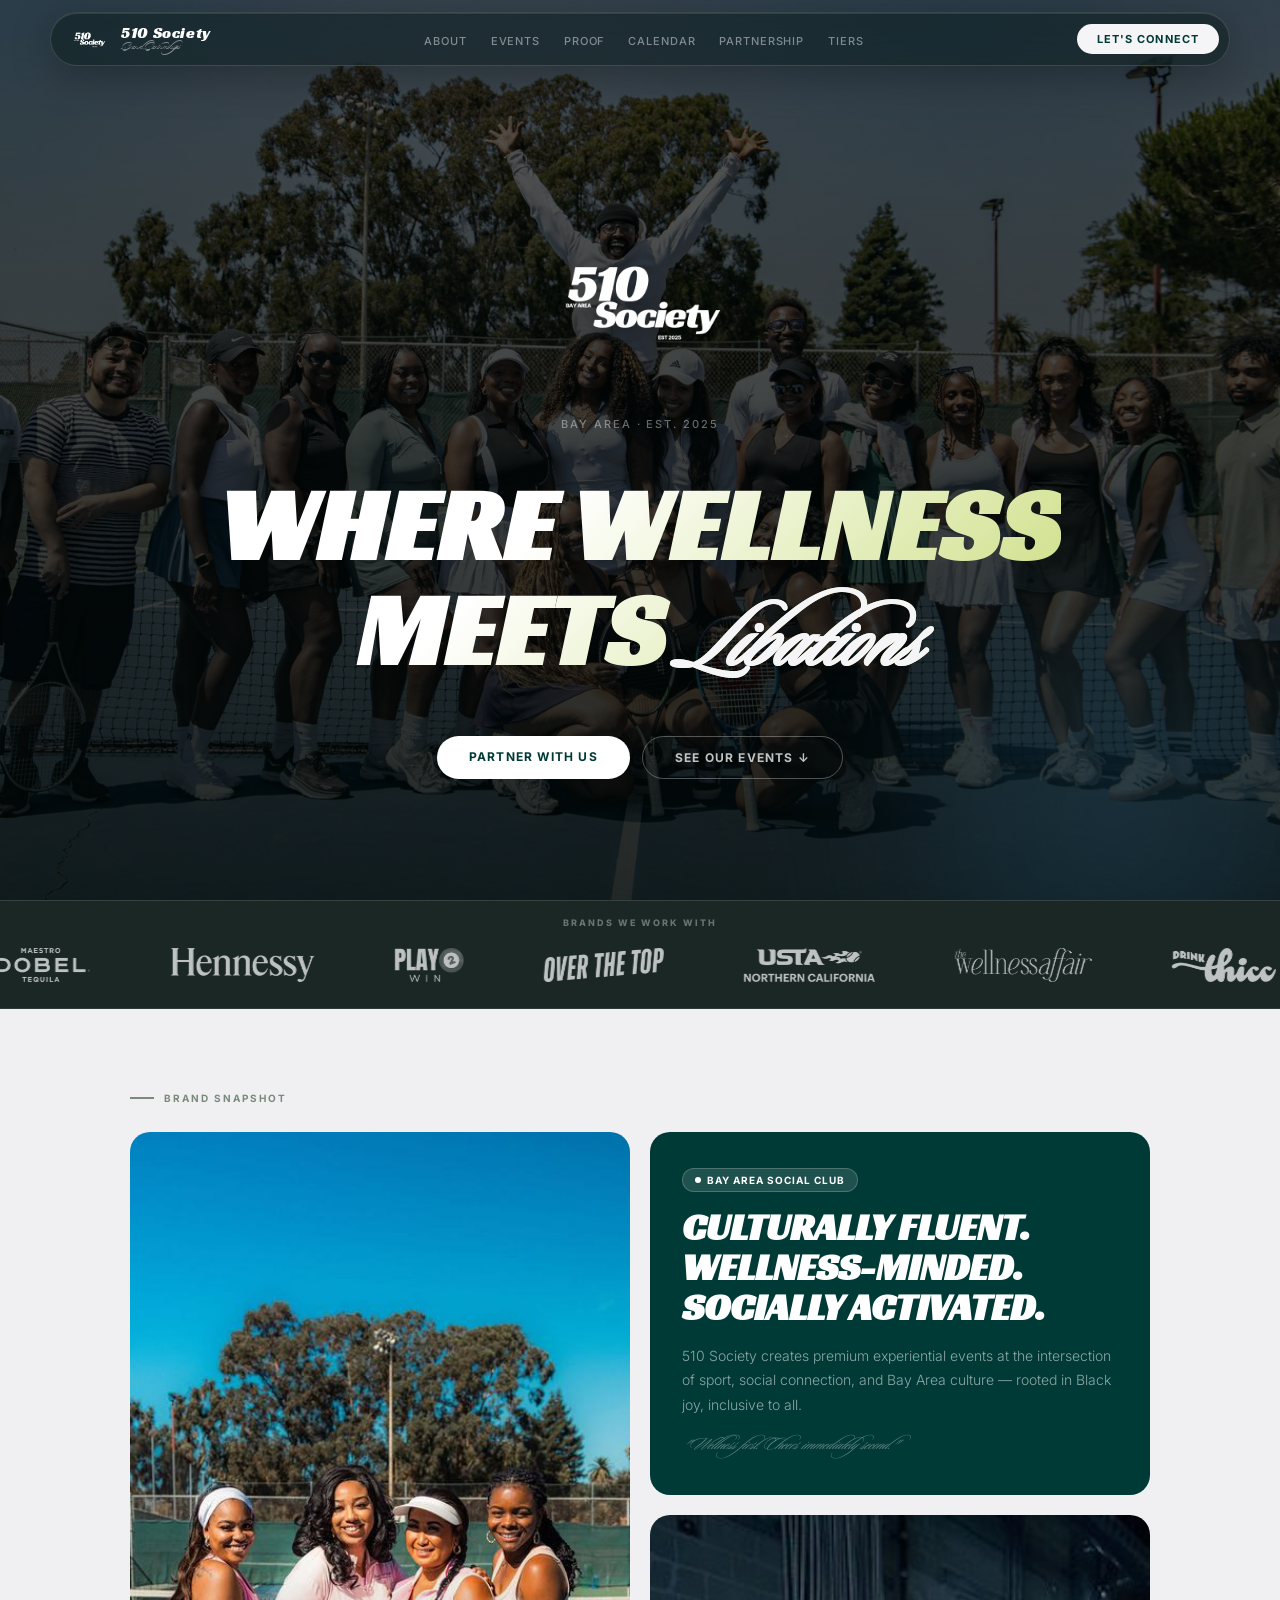
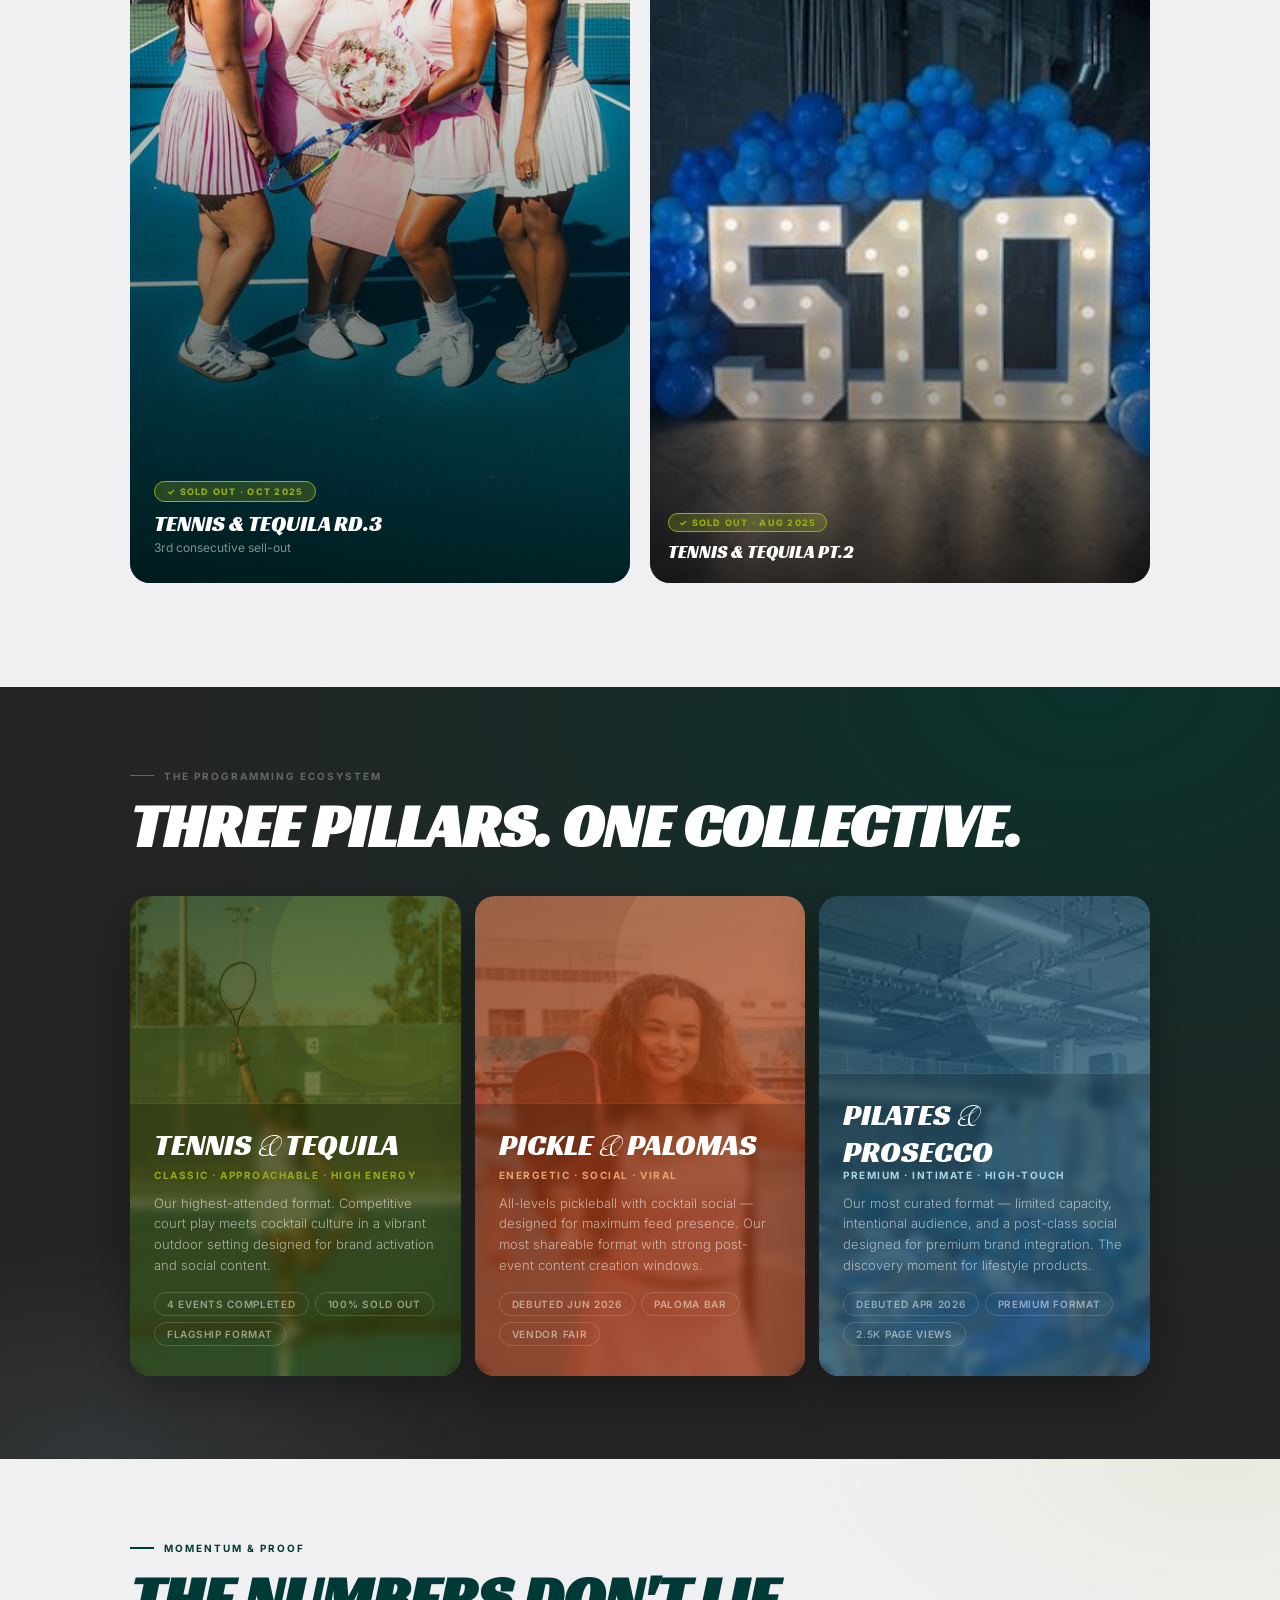
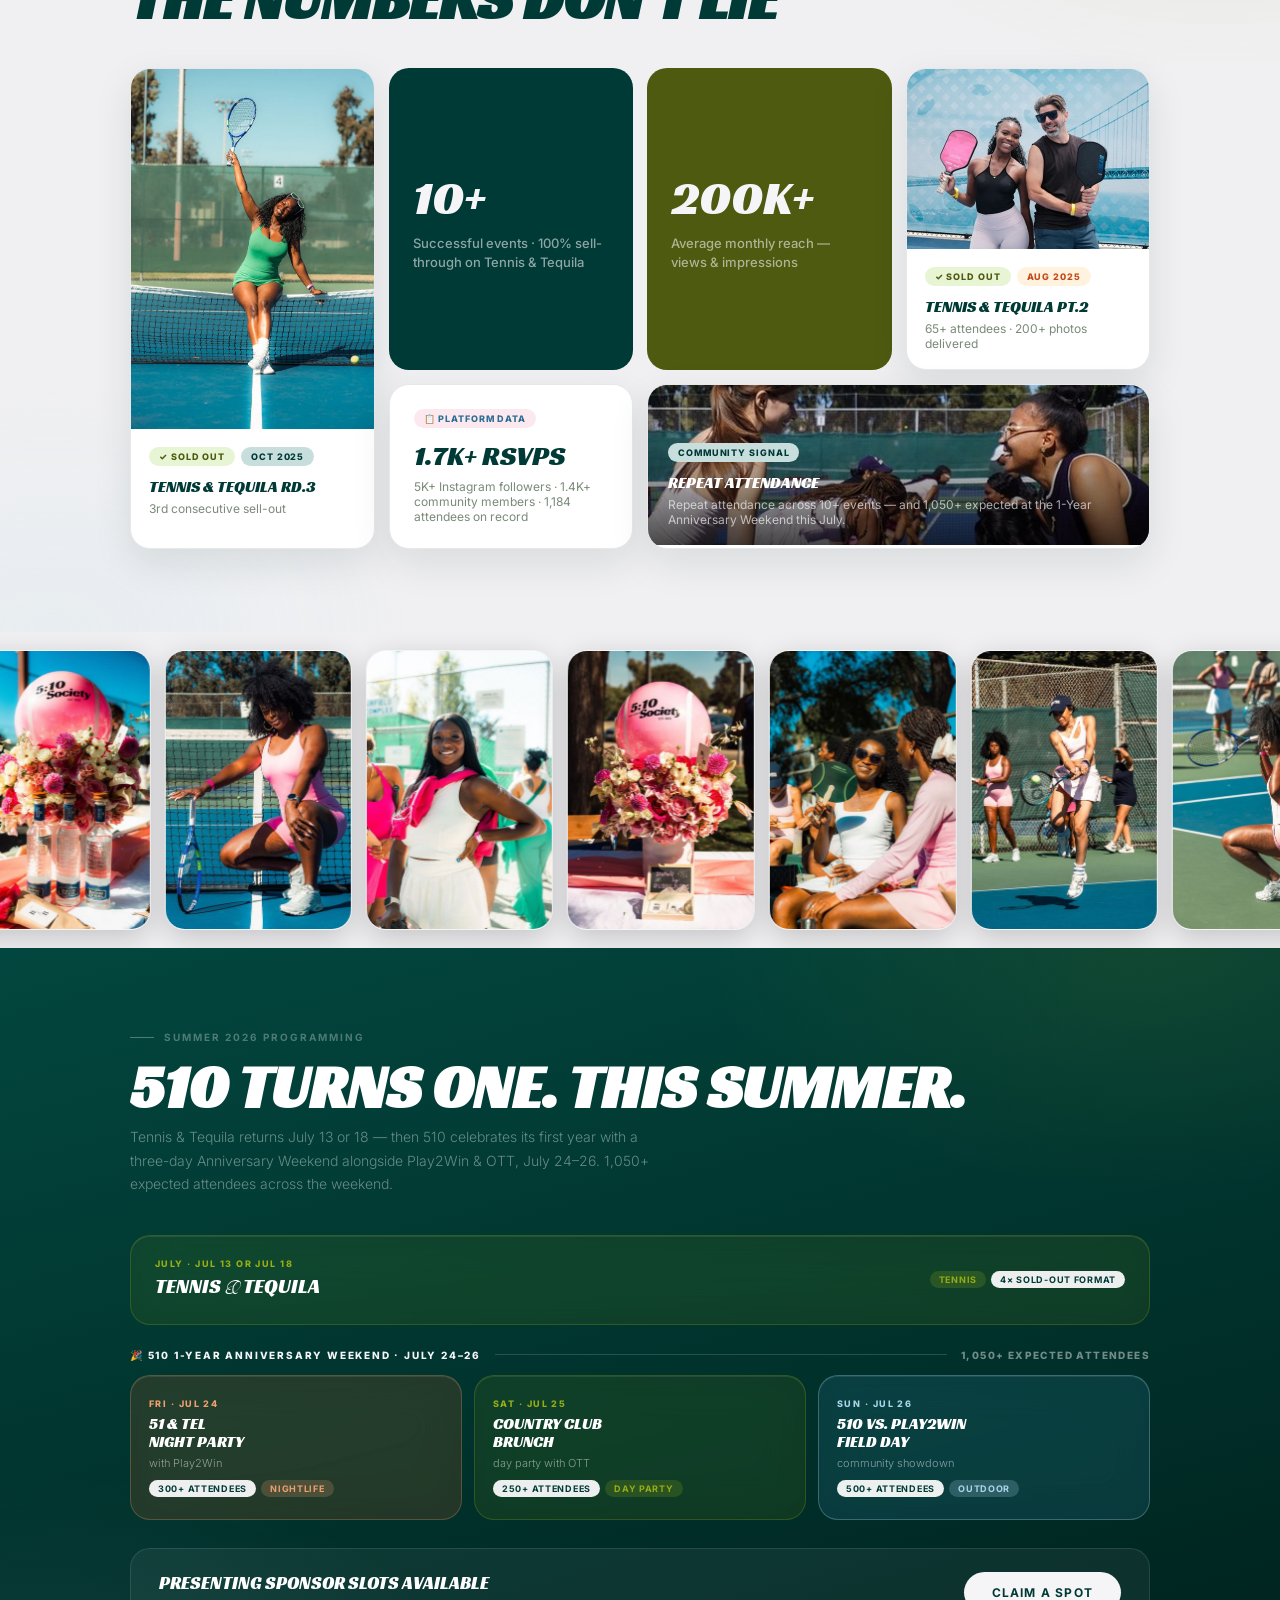
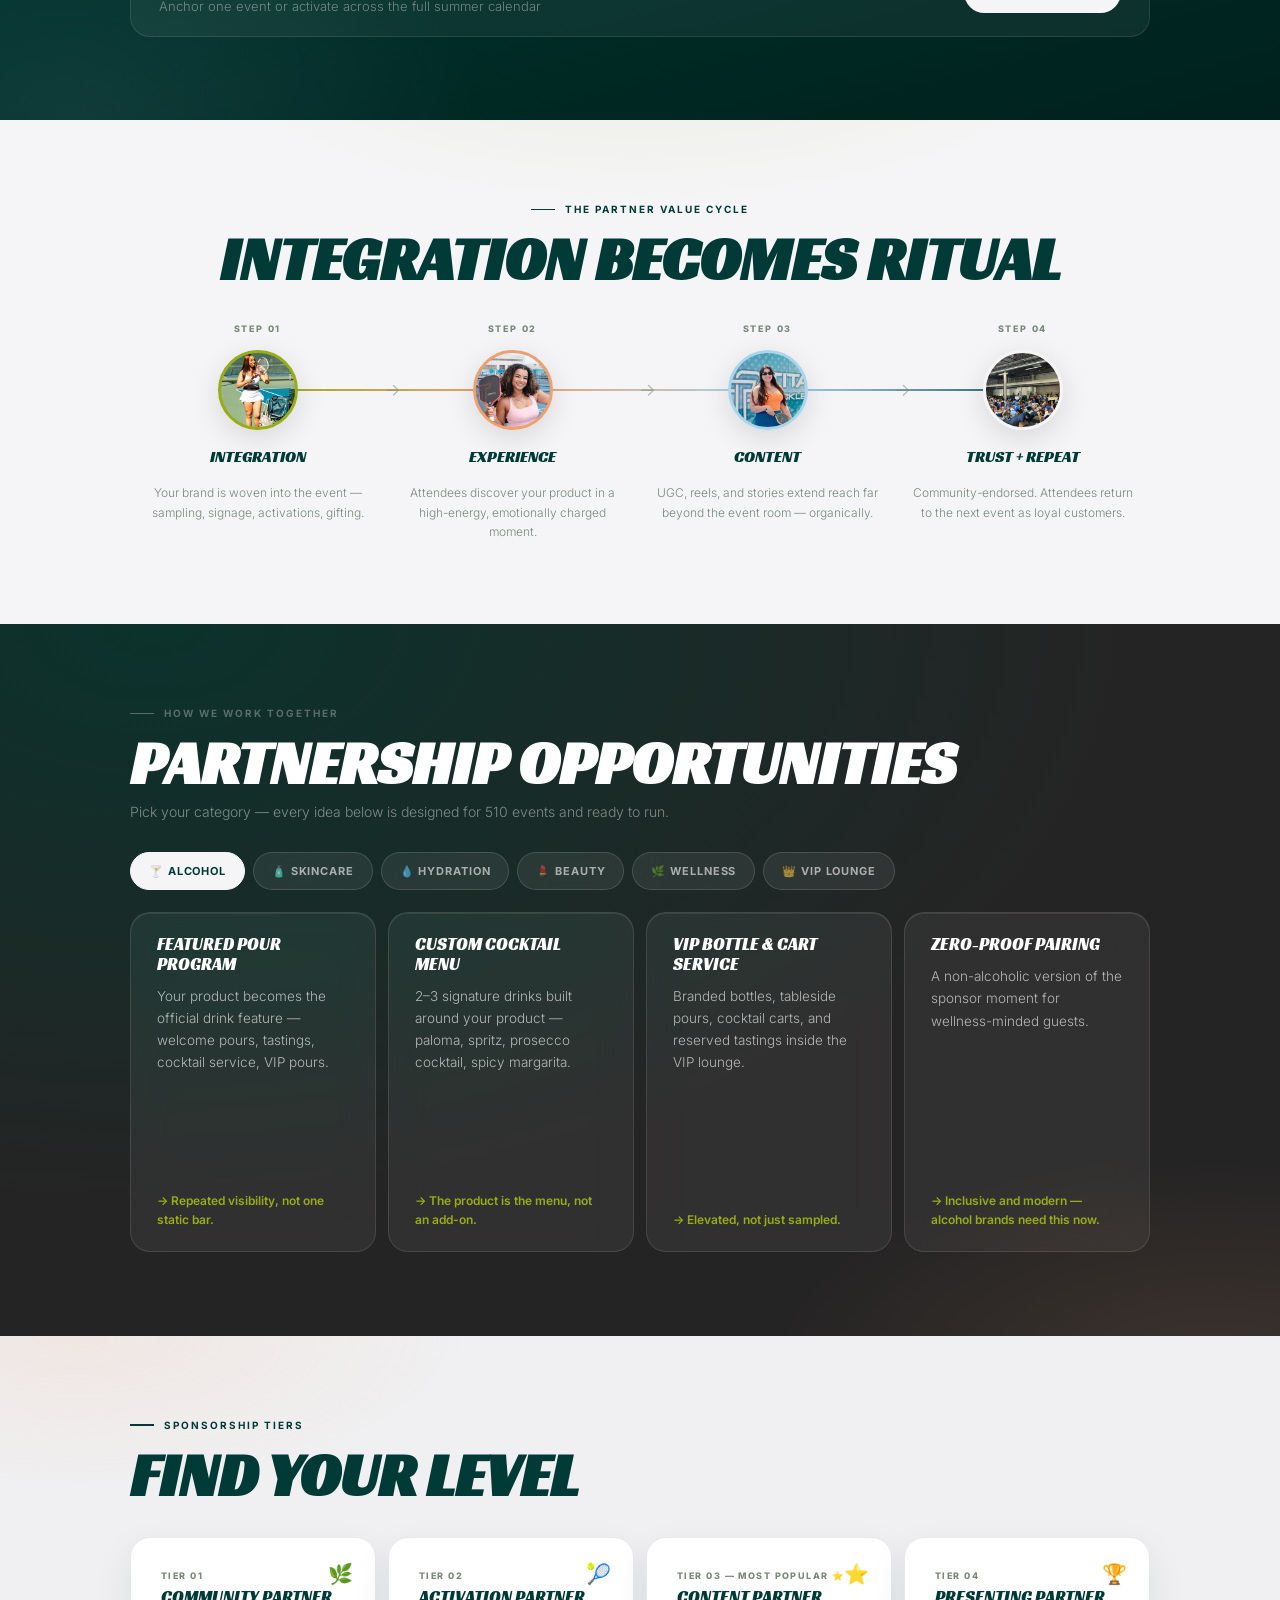
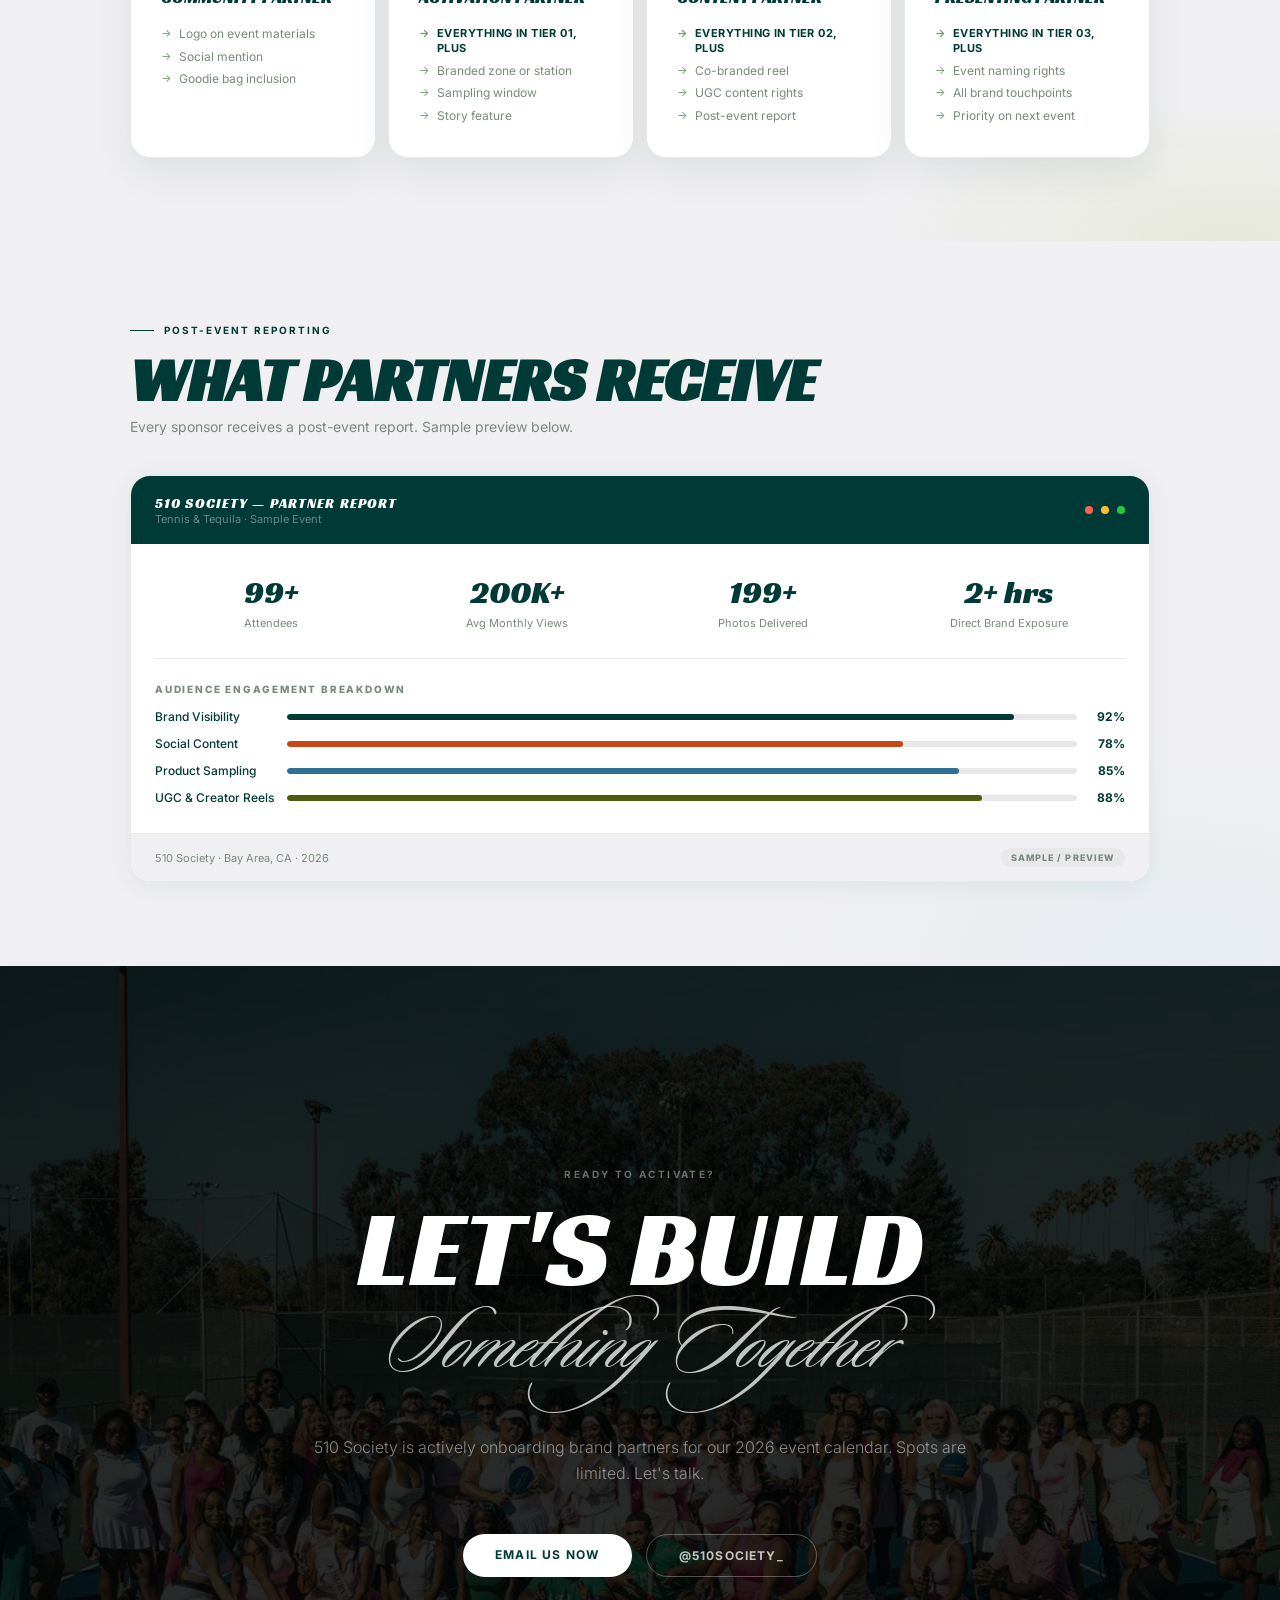
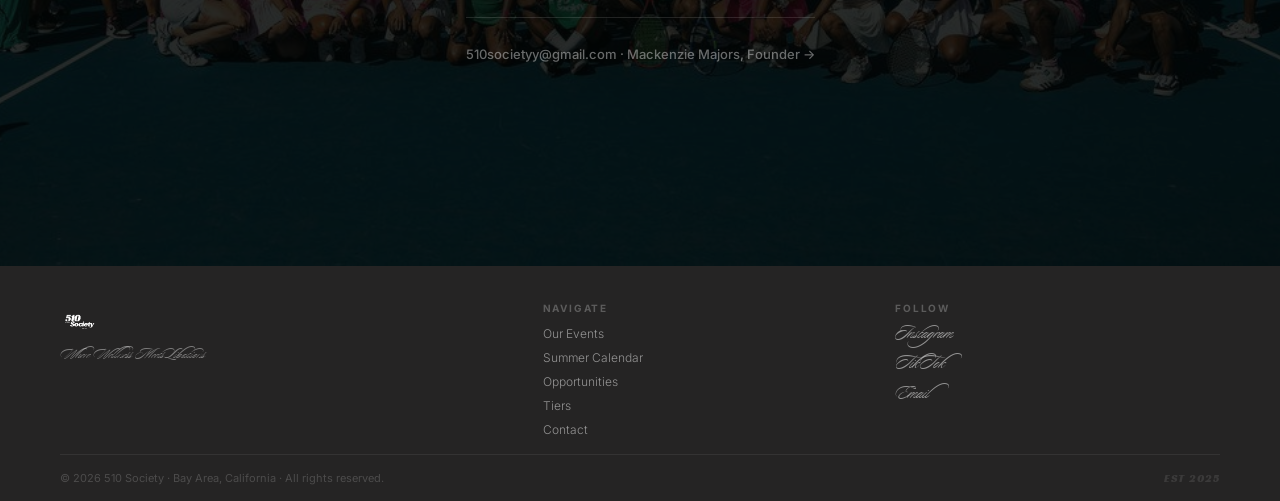
==== commit 45a528c9: "Add files via upload" ====
--- a/index.html
+++ b/index.html
@@ -4,7 +4,11 @@
 <meta charset="UTF-8">
 <meta name="viewport" content="width=device-width, initial-scale=1.0">
 <title>510 Society — Partner With Us</title>
+<link rel="preconnect" href="https://fonts.googleapis.com">
+<link rel="preconnect" href="https://fonts.gstatic.com" crossorigin>
+<link href="https://fonts.googleapis.com/css2?family=Inter:wght@100..900&display=swap" rel="stylesheet">
 <!-- Actual brand fonts loaded locally -->
+<style>html{scroll-behavior:smooth}</style>
 <style id="embedded-fonts">
 @font-face {
   font-family: 'Racing Sans One';
@@ -58,13 +62,147 @@
   --mid:  #7a8a7a;
   --wh:   #ffffff;
 
+  /* ── Hero headline w/ inline photo pill ── */
+.hero-hed {
+  font-family:var(--display); font-size:clamp(42px,8vw,104px); line-height:1.02;
+  text-transform:uppercase; margin:6px 0 36px;
+  background:linear-gradient(135deg,#ffffff 35%,#cfe08a 90%);
+  -webkit-background-clip:text; background-clip:text; color:transparent;
+  letter-spacing:.01em;
+  animation:heroUp .9s cubic-bezier(.22,1,.36,1) both .15s;
+}
+.hero-script { font-family:var(--script); text-transform:none; font-size:.92em; color:var(--c); }
+.hero-pill {
+  display:inline-block; width:clamp(96px,14vw,200px); height:clamp(48px,6.4vw,92px);
+  border-radius:100px; overflow:hidden; vertical-align:-12%;
+  border:2px solid rgba(255,255,255,0.35); box-shadow:0 12px 36px rgba(0,0,0,0.35);
+  animation:pillFloat 5s ease-in-out infinite;
+}
+.hero-pill img { width:100%; height:100%; object-fit:cover; object-position:center 62%; display:block; transform:scale(1.15); }
+.hero-body > * { animation:heroUp .9s cubic-bezier(.22,1,.36,1) both; }
+.hero-body > *:nth-child(2){ animation-delay:.08s } .hero-body > *:nth-child(3){ animation-delay:.16s } .hero-body > *:nth-child(4){ animation-delay:.24s }
+@keyframes heroUp { from { opacity:0; transform:translateY(34px) } to { opacity:1; transform:none } }
+@keyframes pillFloat { 0%,100%{ transform:translateY(0) } 50%{ transform:translateY(-7px) } }
+
+/* ── Marquee ticker ── */
+.marquee { background:var(--c); overflow:hidden; padding:16px 0; border-bottom:1px solid rgba(0,0,0,0.05); }
+.marquee-track { display:flex; gap:0; width:max-content; animation:marquee 28s linear infinite; }
+.marquee:hover .marquee-track { animation-play-state:paused; }
+.mq-item {
+  font-family:var(--display); font-size:clamp(15px,2vw,22px); text-transform:uppercase;
+  color:var(--g); white-space:nowrap; padding:0 18px; display:flex; align-items:center; gap:36px;
+}
+.mq-item::after { content:'✦'; font-size:.7em; color:var(--p); }
+@keyframes marquee { to { transform:translateX(-50%); } }
+
+/* ── Auto-scrolling photo wall ── */
+.photo-strip { overflow:hidden; background:var(--c3); padding:18px 0; }
+.ps-track { display:flex; width:max-content; will-change:transform; }
+.ps-track:hover { animation-play-state:paused; }
+.ps-track img {
+  height:clamp(170px,24vw,280px); width:auto;
+  border-radius:var(--R); margin-right:14px; display:block;
+}
+
+/* ── Frosted glass surfaces ── */
+.opp-card, .ds-card, .aud-card, .cal-card {
+  backdrop-filter:blur(20px) saturate(160%); -webkit-backdrop-filter:blur(20px) saturate(160%);
+  box-shadow:inset 0 1px 0 rgba(255,255,255,0.09);
+}
+.opp-card:hover, .aud-card:hover, .cal-card:hover {
+  border-color:rgba(255,255,255,0.22);
+  box-shadow:inset 0 1px 0 rgba(255,255,255,0.14), 0 14px 44px rgba(0,0,0,0.25);
+}
+.ps-track img { border:1px solid rgba(255,255,255,0.25); box-shadow:0 8px 28px rgba(0,0,0,0.18); }
+
+/* ── Activation idea grid ── */
+.am-grid { display:grid; grid-template-columns:repeat(4,1fr); gap:12px; }
+.am-card {
+  background:var(--wh); border:1px solid var(--c2); border-radius:var(--R);
+  padding:22px 20px; box-shadow:0 10px 28px rgba(0,40,35,0.07);
+  transition:transform .25s, box-shadow .25s;
+}
+.am-card:hover { transform:translateY(-4px); box-shadow:0 16px 40px rgba(0,40,35,0.13); }
+.am-ic { font-size:22px; display:block; margin-bottom:10px; }
+.am-t { font-family:var(--display); font-size:15px; text-transform:uppercase; color:var(--g); margin-bottom:6px; line-height:1.15; }
+.am-d { font-size:11.5px; font-weight:300; color:var(--mid); line-height:1.55; }
+@media(max-width:900px){ .am-grid{grid-template-columns:1fr 1fr;} }
+@media(max-width:480px){ .am-grid{grid-template-columns:1fr;} }
+
+/* ── Activation category explorer ── */
+.acat-tabs { display:flex; flex-wrap:wrap; gap:8px; margin-bottom:22px; }
+.acat-tab {
+  font-family:var(--body); font-size:11px; font-weight:700; letter-spacing:.08em; text-transform:uppercase;
+  padding:11px 18px; border-radius:100px; cursor:pointer;
+  background:rgba(255,255,255,0.07); color:rgba(255,255,255,0.6);
+  border:1px solid rgba(255,255,255,0.14);
+  backdrop-filter:blur(14px); -webkit-backdrop-filter:blur(14px);
+  transition:all .22s;
+}
+.acat-tab:hover { color:var(--wh); border-color:rgba(255,255,255,0.35); }
+.acat-tab.active { background:var(--c); color:var(--g); border-color:var(--c); }
+.acat-grid { display:grid; grid-template-columns:repeat(4,1fr); gap:12px; min-height:340px; align-items:stretch; }
+.acat-card { animation:acatIn .55s cubic-bezier(.22,1,.36,1) both; }
+.acat-card:nth-child(2){ animation-delay:.07s } .acat-card:nth-child(3){ animation-delay:.14s } .acat-card:nth-child(4){ animation-delay:.21s }
+@keyframes acatIn { from { opacity:0; transform:translateY(22px) scale(.98) } to { opacity:1; transform:none } }
+@media(max-width:980px){ .acat-grid{grid-template-columns:1fr 1fr; min-height:0;} }
+@media(max-width:540px){ .acat-grid{grid-template-columns:1fr;} }
+.acat-card {
+  display:flex; flex-direction:column; gap:10px;
+  background:rgba(255,255,255,0.06); border:1px solid rgba(255,255,255,0.11); border-radius:var(--R);
+  padding:22px 26px;
+  backdrop-filter:blur(18px) saturate(150%); -webkit-backdrop-filter:blur(18px) saturate(150%);
+  box-shadow:inset 0 1px 0 rgba(255,255,255,0.08);
+  transition:transform .25s, border-color .25s;
+}
+.acat-card:hover { transform:translateY(-4px); border-color:rgba(255,255,255,0.22); }
+.acat-t { font-family:var(--display); font-size:17px; text-transform:uppercase; color:var(--wh); line-height:1.15; }
+.acat-d { font-size:13.5px; font-weight:300; color:rgba(255,255,255,0.65); line-height:1.65; }
+.acat-w { font-size:12px; font-weight:600; color:var(--tl); line-height:1.55; margin-top:auto; }
+
+
+/* ── Partner logo strip — stat-bar style, auto-scroll ── */
+.partner-strip {
+  position:relative; z-index:1;
+  background:rgba(8,22,19,0.92);
+  border-top:1px solid rgba(255,255,255,0.12);
+  border-bottom:1px solid rgba(255,255,255,0.08);
+  padding:0 0 18px;
+}
+.pl-bar-label {
+  text-align:center; font-size:9px; font-weight:800; letter-spacing:.22em; text-transform:uppercase;
+  color:rgba(255,255,255,0.35); padding:16px 0 12px;
+}
+.pl-viewport { overflow:hidden; }
+.pl-track { display:flex; width:max-content; align-items:center; will-change:transform; }
+.pl-logo {
+  display:flex; align-items:center;
+  padding:8px clamp(18px,2.6vw,40px);
+}
+.pl-logo img {
+  height:clamp(22px,3vw,34px); width:auto; display:block; opacity:.72; transition:opacity .25s;
+  border:none !important; box-shadow:none !important; border-radius:0 !important;
+}
+.pl-logo:hover img { opacity:1; }
+
+/* ── Card stagger on reveal ── */
+.event-cards > .reveal:nth-child(2), .aud-cards > .reveal:nth-child(2), .act-cards > .reveal:nth-child(2) { transition-delay:.12s; }
+.event-cards > .reveal:nth-child(3), .aud-cards > .reveal:nth-child(3), .act-cards > .reveal:nth-child(3) { transition-delay:.24s; }
+.opp-cards > .reveal:nth-child(2) { transition-delay:.1s; }
+.opp-cards > .reveal:nth-child(3) { transition-delay:.2s; }
+
+/* ── Opportunities: 3-col grid (no clipping) ── */
+.opp-cards { display:grid !important; grid-template-columns:repeat(3,1fr); gap:14px; }
+@media(max-width:900px){ .opp-cards{grid-template-columns:1fr 1fr !important;} }
+@media(max-width:600px){ .opp-cards{grid-template-columns:1fr !important;} }
+
   /* ── Event palettes (from brand deck) ── */
   --t:    #4D5A10;   /* Tennis & Tequila dark olive */
   --tl:   #96AD16;   /* Tennis & Tequila lime */
   --p:    #C44818;   /* Pickle & Palomas burnt orange */
   --pl:   #EDA070;   /* Pickle & Palomas peach */
-  --pr:   #8B3068;   /* Pilates & Prosecco deep berry */
-  --prl:  #CC80A0;   /* Pilates & Prosecco blush */
+  --pr:   #2F6F94;   /* Pilates & Prosecco deep blue */
+  --prl:  #A9D6EA;   /* Pilates & Prosecco baby blue */
 
   --glass:    rgba(255,255,255,0.14);
   --glass-bd: rgba(255,255,255,0.22);
@@ -75,9 +213,9 @@
   --pad: clamp(18px,5vw,60px);
   --max: 1140px;
 
-  --display: 'RacingSans', 'Racing Sans One', sans-serif;
-  --script:  'SloopScript', cursive;
-  --body:    'InterLocal', 'Inter', sans-serif;
+  --display: 'Racing Sans One', 'RacingSans', sans-serif;
+  --script:  'Sloop Script', 'SloopScript', cursive;
+  --body:    'Inter', 'InterLocal', -apple-system, BlinkMacSystemFont, 'Segoe UI', sans-serif;
 }
 
 /* ─── 510 Society Wordmark Logo (exact brand layout) ─── */
@@ -157,24 +295,7 @@
 .logo-mark.hero-size .lm-est { font-size: 10px; margin-left: 34px; margin-top: 3px; }
 
 /* ─── Sticky Tab Navigation ─────────────────────────── */
-.tab-nav {
-  position: sticky; top: 58px; z-index: 998;
-  background: rgba(37,36,36,0.97);
-  backdrop-filter: blur(18px);
-  border-bottom: 1px solid rgba(255,255,255,0.06);
-  display: flex; overflow-x: auto; gap: 0;
-  scrollbar-width: none;
-}
-.tab-nav::-webkit-scrollbar { display:none; }
-.tab-btn {
-  font-size: 11px; font-weight: 600; letter-spacing: .08em; text-transform: uppercase;
-  padding: 14px 22px; color: rgba(255,255,255,0.38);
-  text-decoration: none; border-bottom: 2px solid transparent;
-  white-space: nowrap; transition: color .2s, border-color .2s;
-  flex-shrink: 0;
-}
-.tab-btn:hover { color: rgba(255,255,255,0.75); }
-.tab-btn.active { color: var(--wh); border-bottom-color: var(--wh); }
+
 
 /* ═══════════════════════════════════════════
    RESET & BASE
@@ -184,7 +305,7 @@
 body { font-family:var(--body); background:var(--c); color:var(--g); -webkit-font-smoothing:antialiased; }
 
 .wrap { max-width:var(--max); margin:0 auto; padding:0 var(--pad); }
-.sec  { padding:clamp(60px,9vw,120px) 0; }
+.sec  { padding:clamp(44px,6.5vw,84px) 0; }
 
 .label {
   font-size:10px; font-weight:700; letter-spacing:.2em; text-transform:uppercase;
@@ -212,10 +333,14 @@
    NAV
 ═══════════════════════════════════════════ */
 nav {
-  position:fixed; inset:0 0 auto; z-index:999; height:58px;
-  padding:0 var(--pad); display:flex; align-items:center; justify-content:space-between;
-  background:rgba(0,30,28,0.88); backdrop-filter:var(--blur); -webkit-backdrop-filter:var(--blur);
-  border-bottom:1px solid rgba(255,255,255,0.07);
+  position:fixed; z-index:999; height:54px;
+  top:12px; left:50%; transform:translateX(-50%);
+  width:min(calc(100% - 28px), 1180px);
+  padding:0 10px 0 18px; display:flex; align-items:center; justify-content:space-between;
+  background:rgba(16,28,26,0.55);
+  backdrop-filter:blur(26px) saturate(170%); -webkit-backdrop-filter:blur(26px) saturate(170%);
+  border:1px solid rgba(255,255,255,0.14); border-radius:100px;
+  box-shadow:0 10px 40px rgba(0,0,0,0.28), inset 0 1px 0 rgba(255,255,255,0.10);
 }
 .nav-logo { display:flex; flex-direction:column; line-height:1; gap:1px; }
 .nl-a { font-family:var(--display); font-size:16px; color:var(--wh); letter-spacing:.04em; }
@@ -240,13 +365,20 @@
 }
 .hero-img {
   position:absolute; inset:0;
-  background:url('https://images.pixieset.com/488268001/1cbb77f0def690980ab2e59ede692e46-cover.jpeg') center 25% / cover no-repeat;
+  background:url('[data-uri]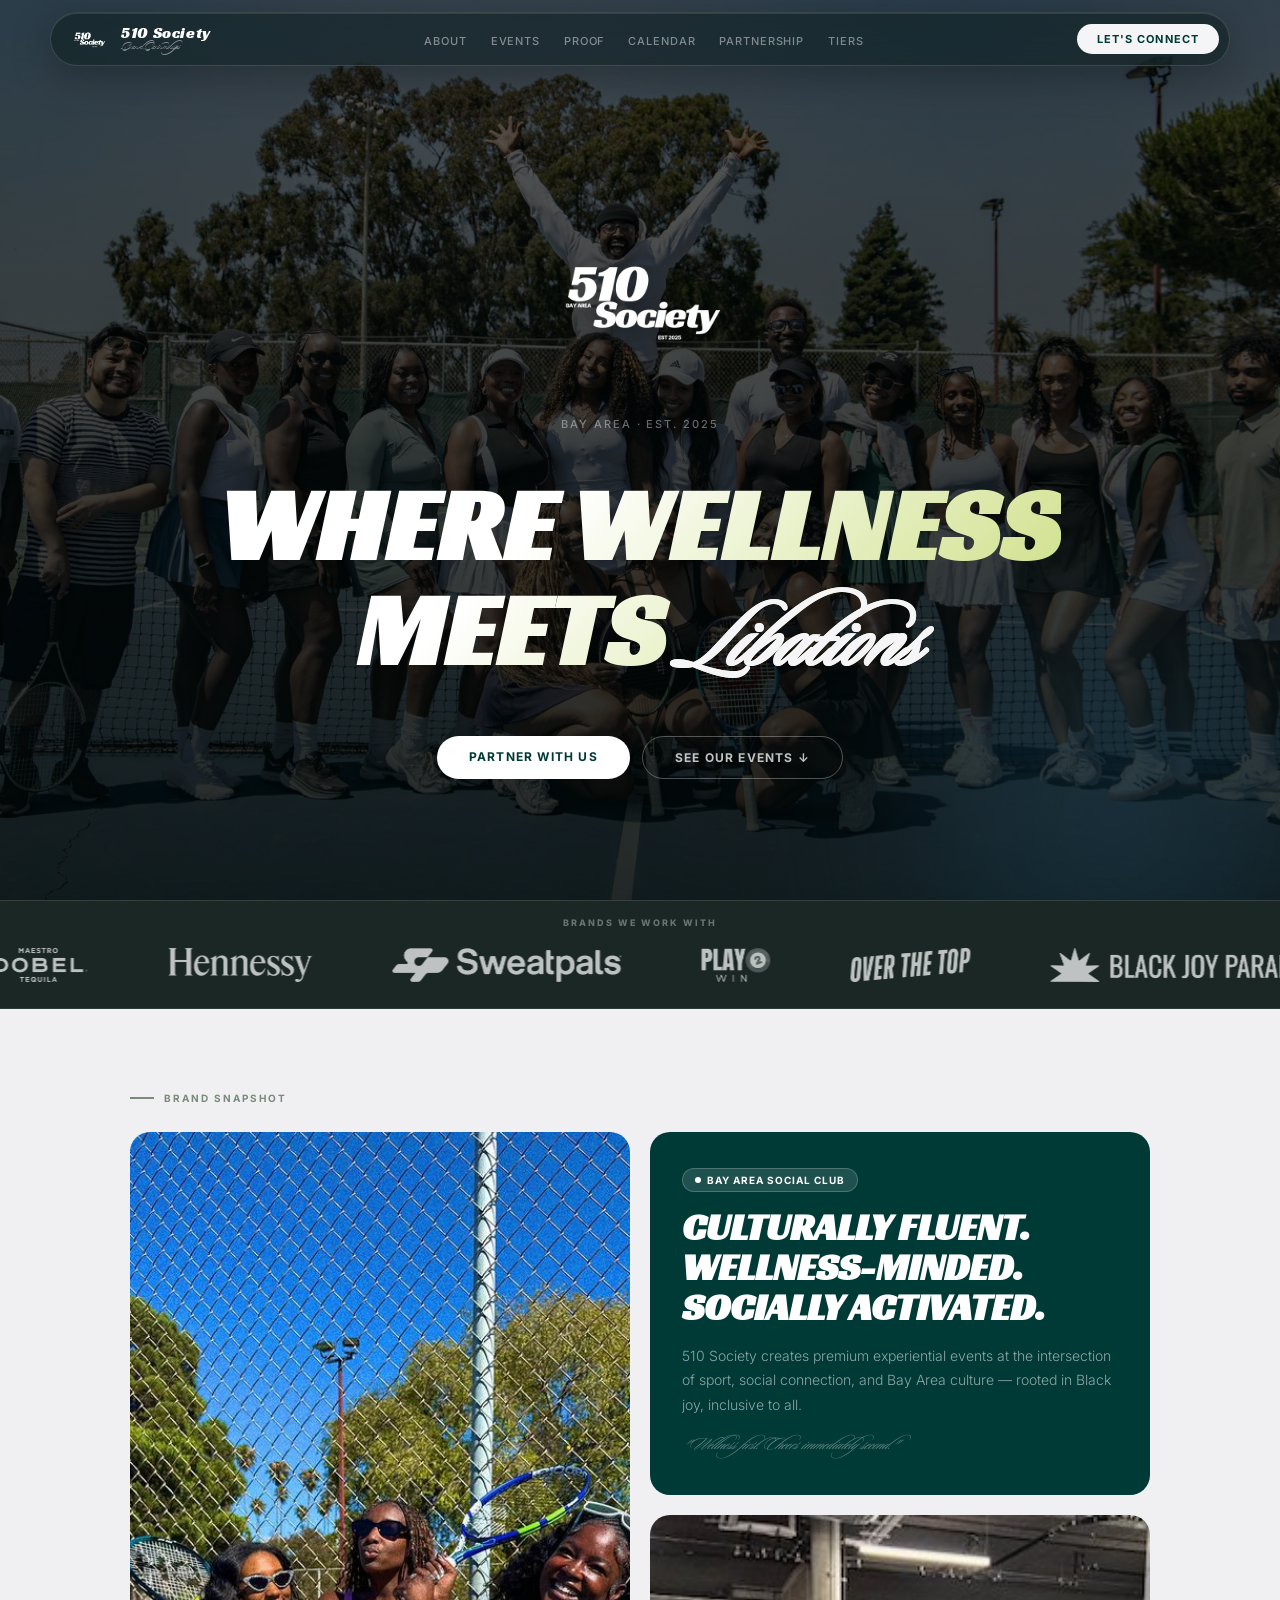
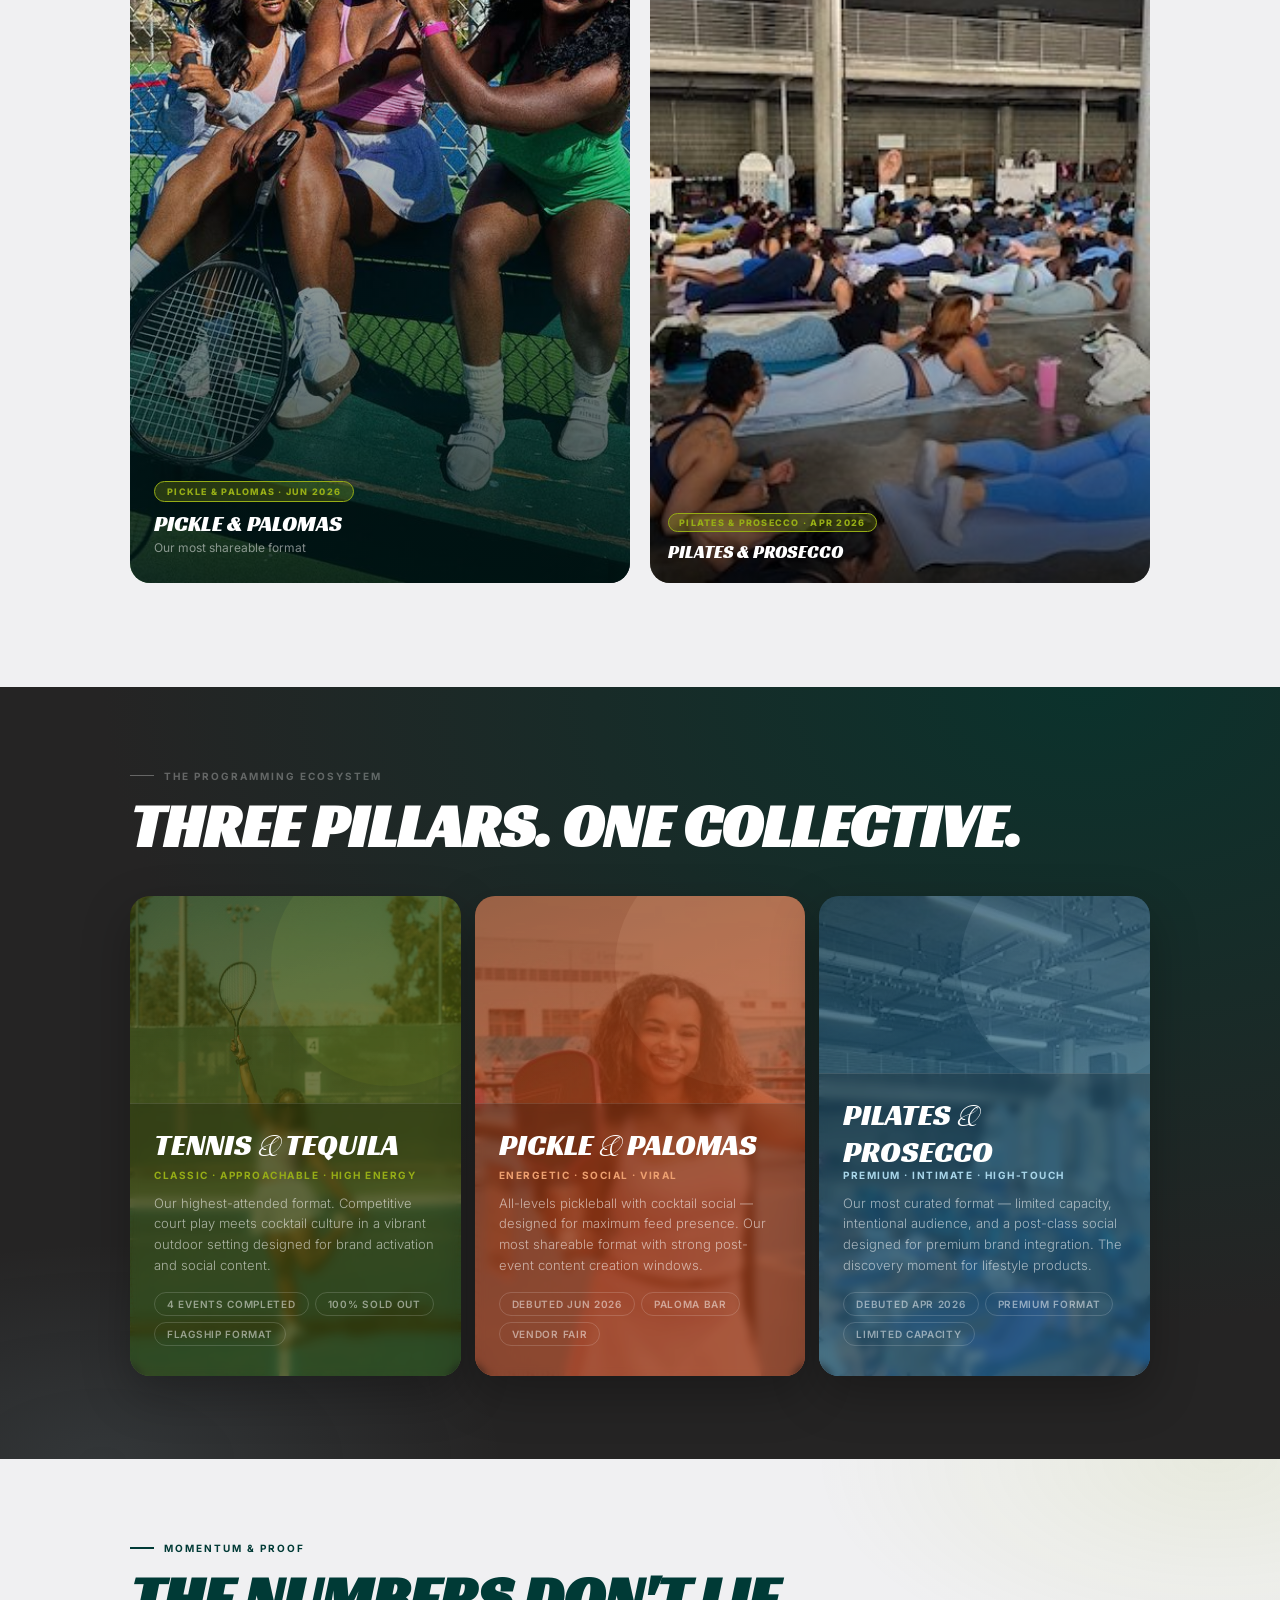
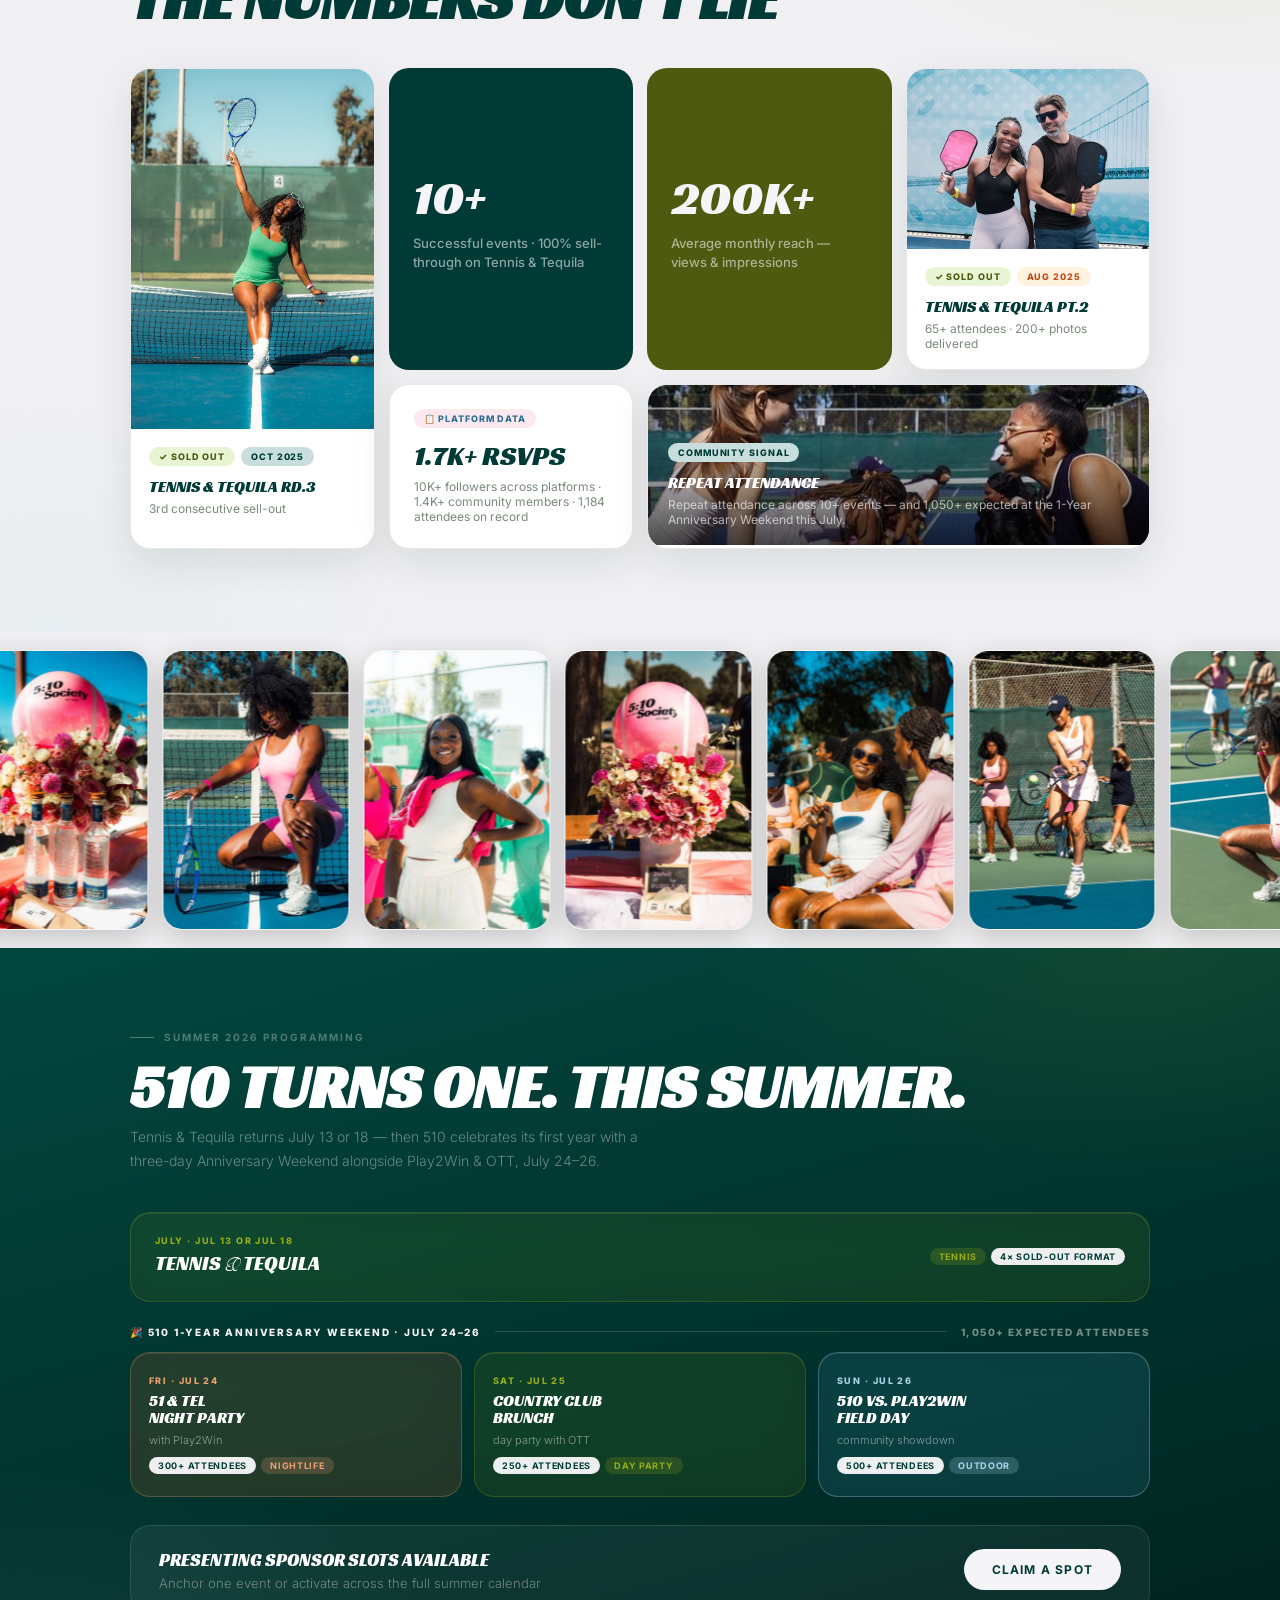
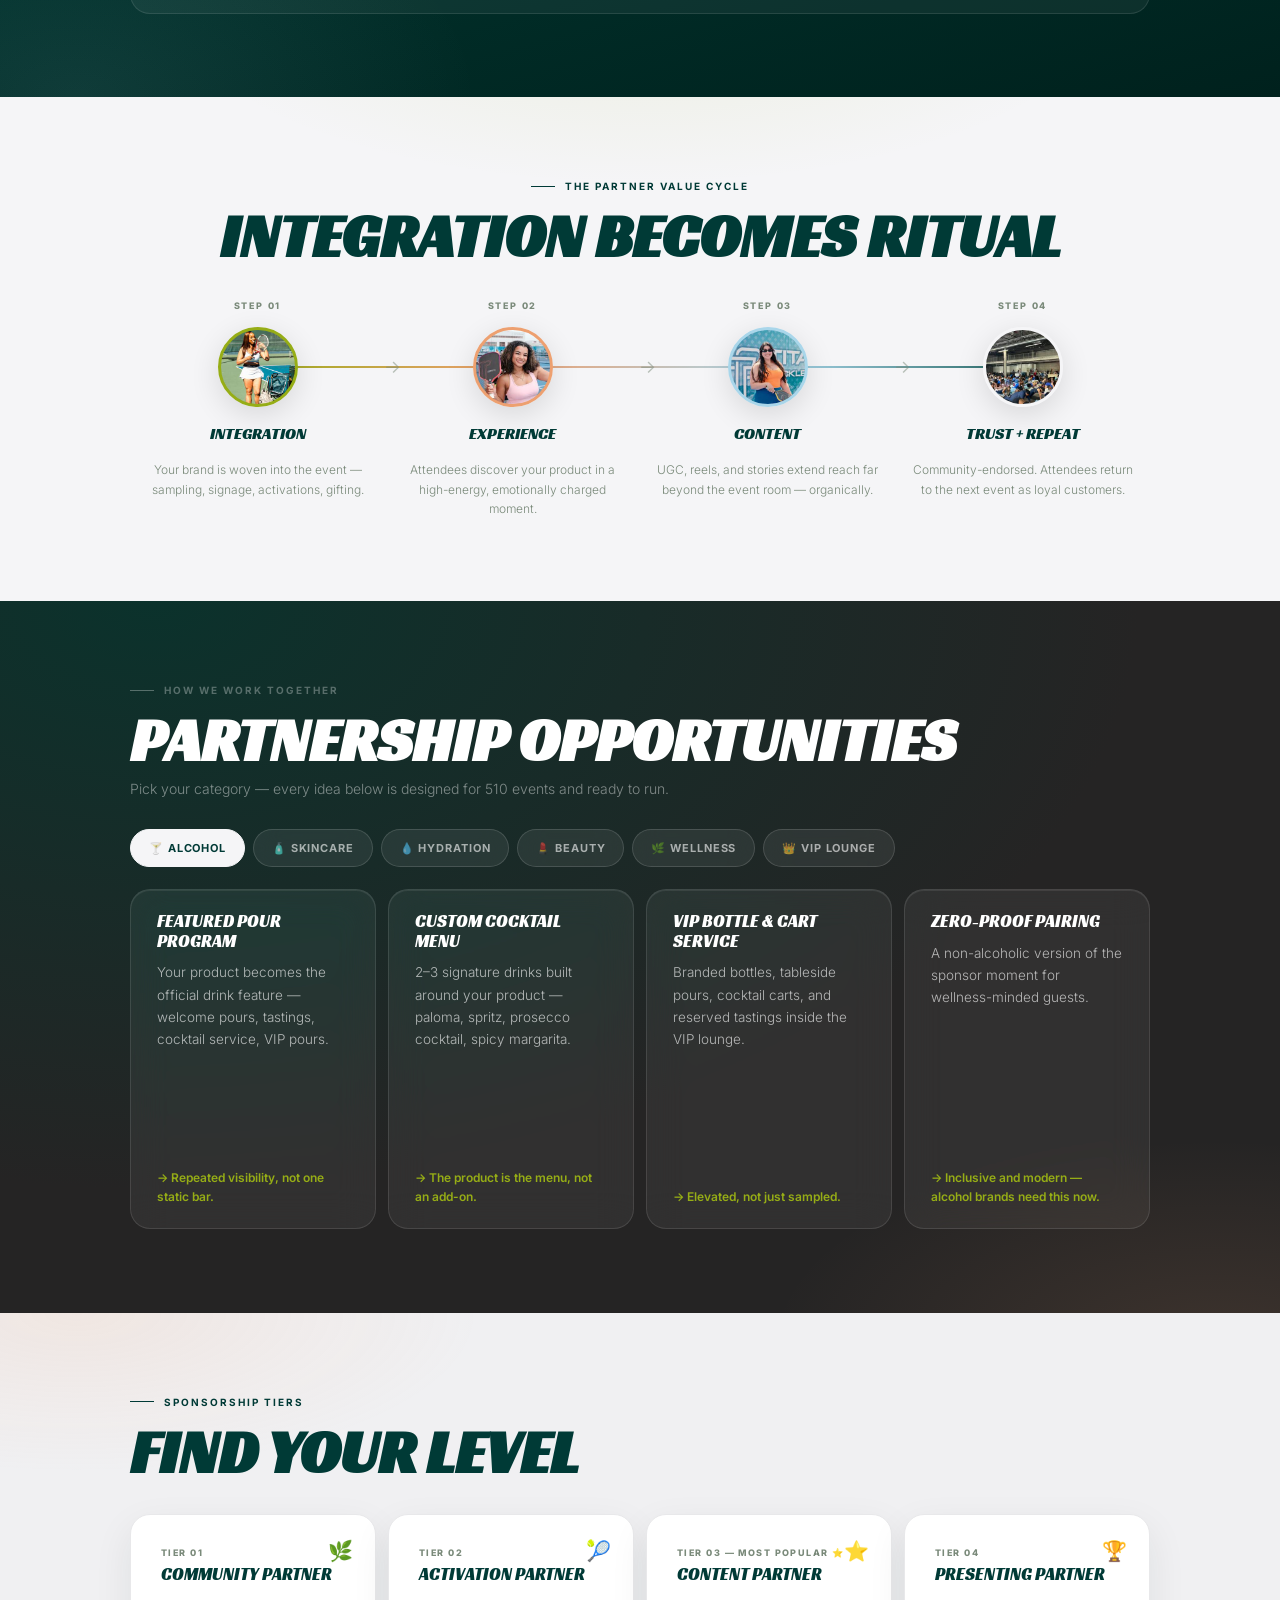
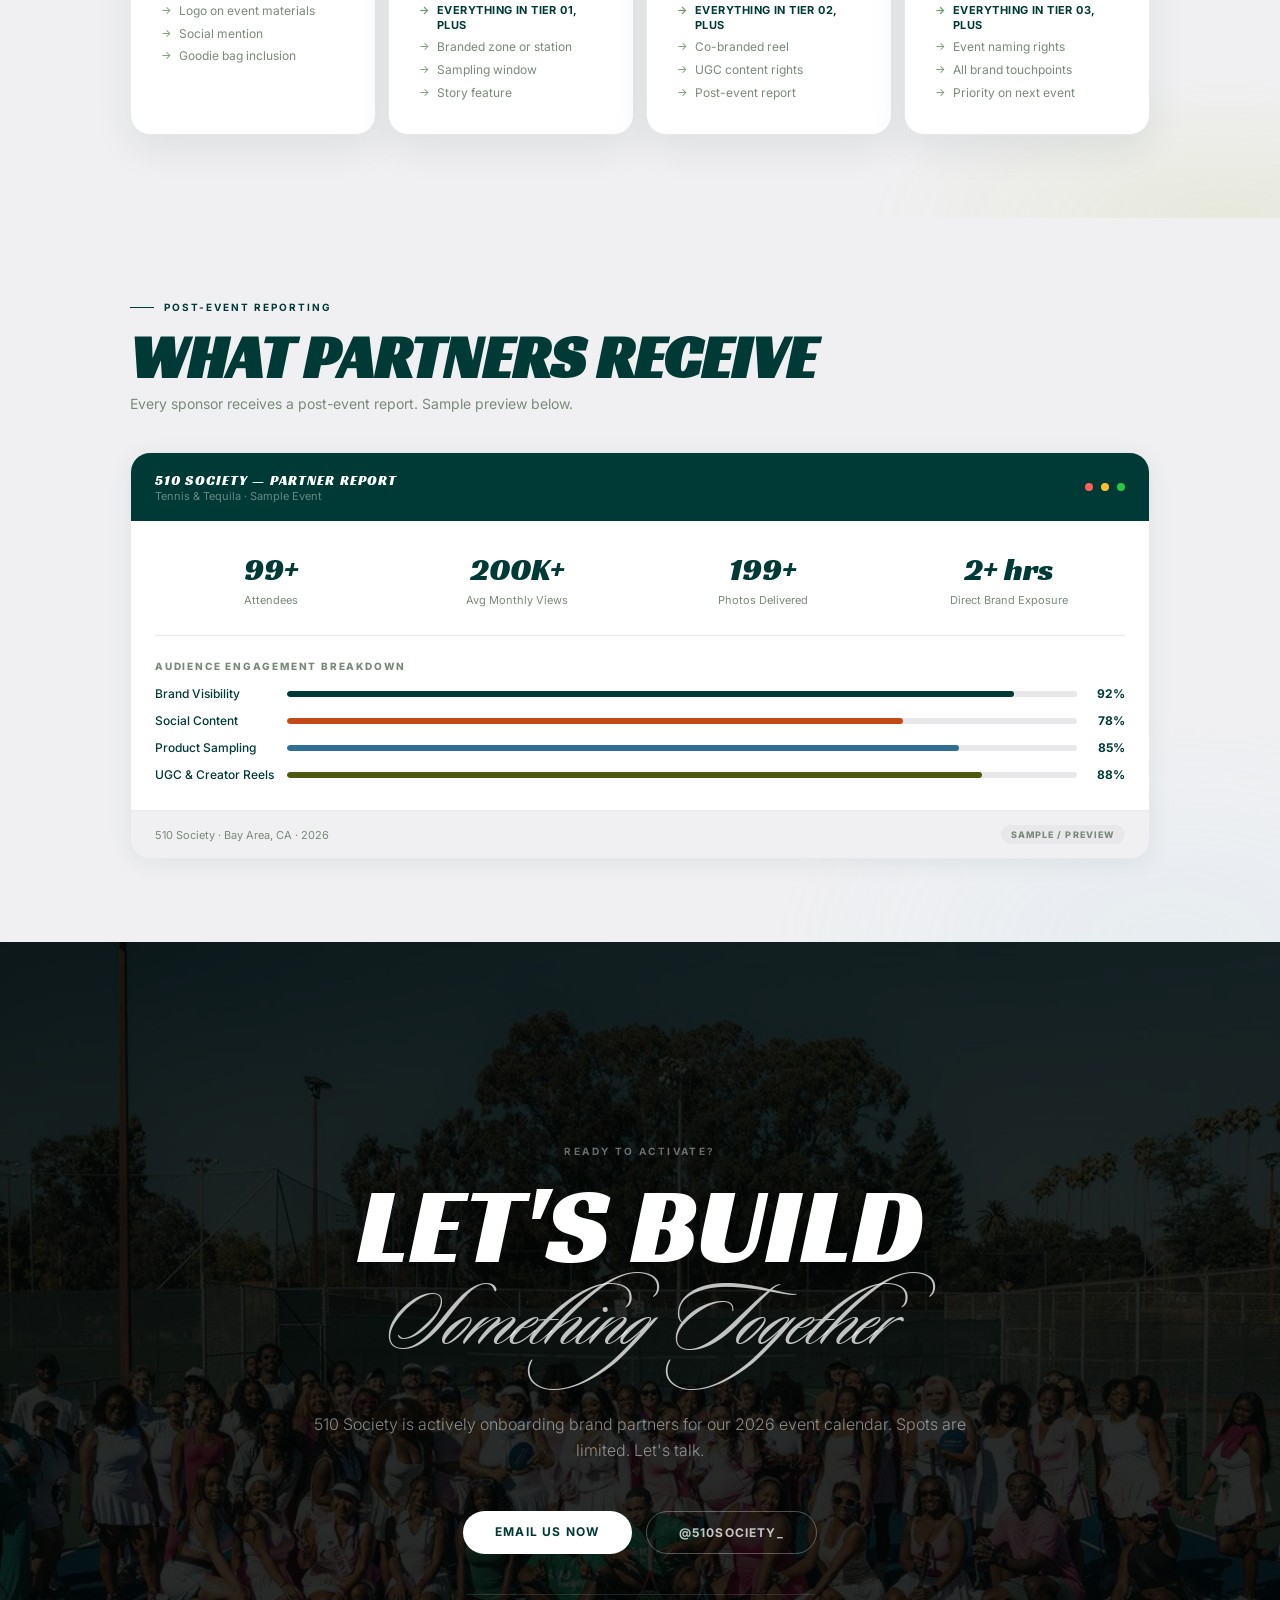
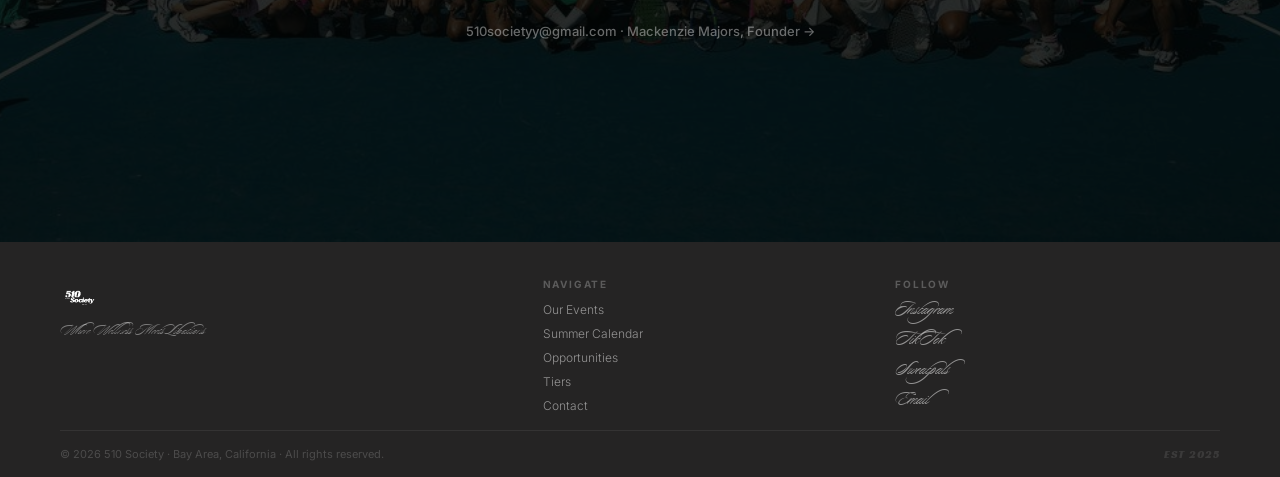
==== commit dc8a3e2b: "Add files via upload" ====
--- a/index.html
+++ b/index.html
@@ -4,6 +4,7 @@
 <meta charset="UTF-8">
 <meta name="viewport" content="width=device-width, initial-scale=1.0">
 <title>510 Society — Partner With Us</title>
+<link rel="icon" type="image/png" href="[data-uri]">
 <link rel="preconnect" href="https://fonts.googleapis.com">
 <link rel="preconnect" href="https://fonts.gstatic.com" crossorigin>
 <link href="https://fonts.googleapis.com/css2?family=Inter:wght@100..900&display=swap" rel="stylesheet">
@@ -1006,7 +1007,7 @@
 <div class="partner-strip">
   <div class="pl-bar-label">Brands We Work With</div>
   <div class="pl-viewport">
-    <div class="ps-track pl-track"><span class="pl-logo"><img src="[data-uri]" alt="Maestro Dobel Tequila"></span><span class="pl-logo"><img src="[data-uri]" alt="Hennessy"></span><span class="pl-logo"><img src="[data-uri]" alt="Play2Win"></span><span class="pl-logo"><img src="[data-uri]" alt="Over The Top"></span><span class="pl-logo"><img src="[data-uri]" alt="USTA Northern California"></span><span class="pl-logo"><img src="[data-uri]" alt="The Wellness Affair"></span><span class="pl-logo"><img src="[data-uri]" alt="Drink Thicc"></span><span class="pl-logo"><img src="[data-uri]" alt="West Coast Golf Babes"></span><span class="pl-logo"><img src="[data-uri]" alt="Maestro Dobel Tequila"></span><span class="pl-logo"><img src="[data-uri]" alt="Hennessy"></span><span class="pl-logo"><img src="[data-uri]" alt="Play2Win"></span><span class="pl-logo"><img src="[data-uri]" alt="Over The Top"></span><span class="pl-logo"><img src="[data-uri]" alt="USTA Northern California"></span><span class="pl-logo"><img src="[data-uri]" alt="The Wellness Affair"></span><span class="pl-logo"><img src="[data-uri]" alt="Drink Thicc"></span><span class="pl-logo"><img src="[data-uri]" alt="West Coast Golf Babes"></span></div>
+    <div class="ps-track pl-track"><span class="pl-logo"><img src="[data-uri]" alt="Maestro Dobel Tequila"></span><span class="pl-logo"><img src="[data-uri]" alt="Hennessy"></span><span class="pl-logo"><img src="[data-uri]" alt="Sweatpals"></span><span class="pl-logo"><img src="[data-uri]" alt="Play2Win"></span><span class="pl-logo"><img src="[data-uri]" alt="Over The Top"></span><span class="pl-logo"><img src="[data-uri]" alt="Black Joy Parade"></span><span class="pl-logo"><img src="[data-uri]" alt="USTA Northern California"></span><span class="pl-logo"><img src="[data-uri]" alt="The Wellness Affair"></span><span class="pl-logo"><img src="[data-uri]" alt="Drink Thicc"></span><span class="pl-logo"><img src="[data-uri]" alt="West Coast Golf Babes"></span></div>
   </div>
 </div>
 
@@ -1024,13 +1025,13 @@
 
       <!-- Large photo card -->
       <div style="border-radius:var(--R);overflow:hidden;position:relative;min-height:380px;grid-row:span 2">
-        <img src="[data-uri]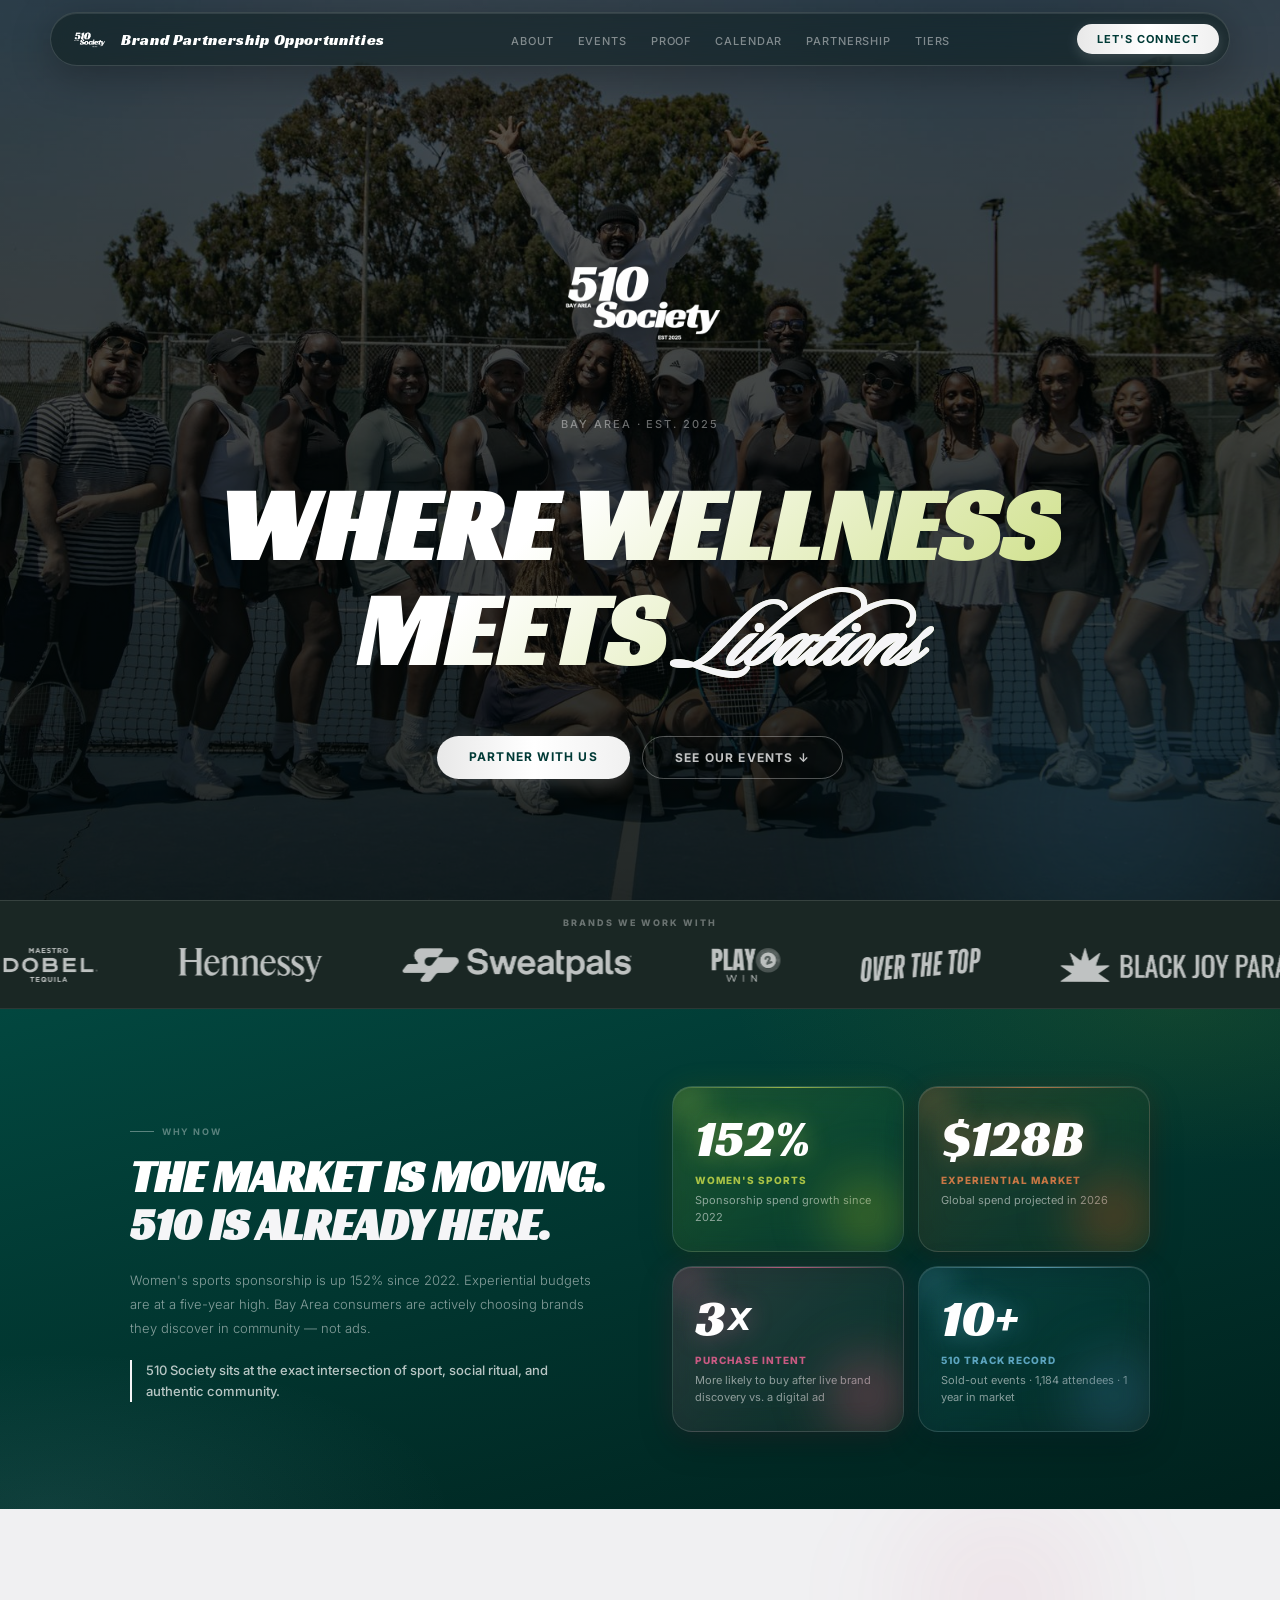
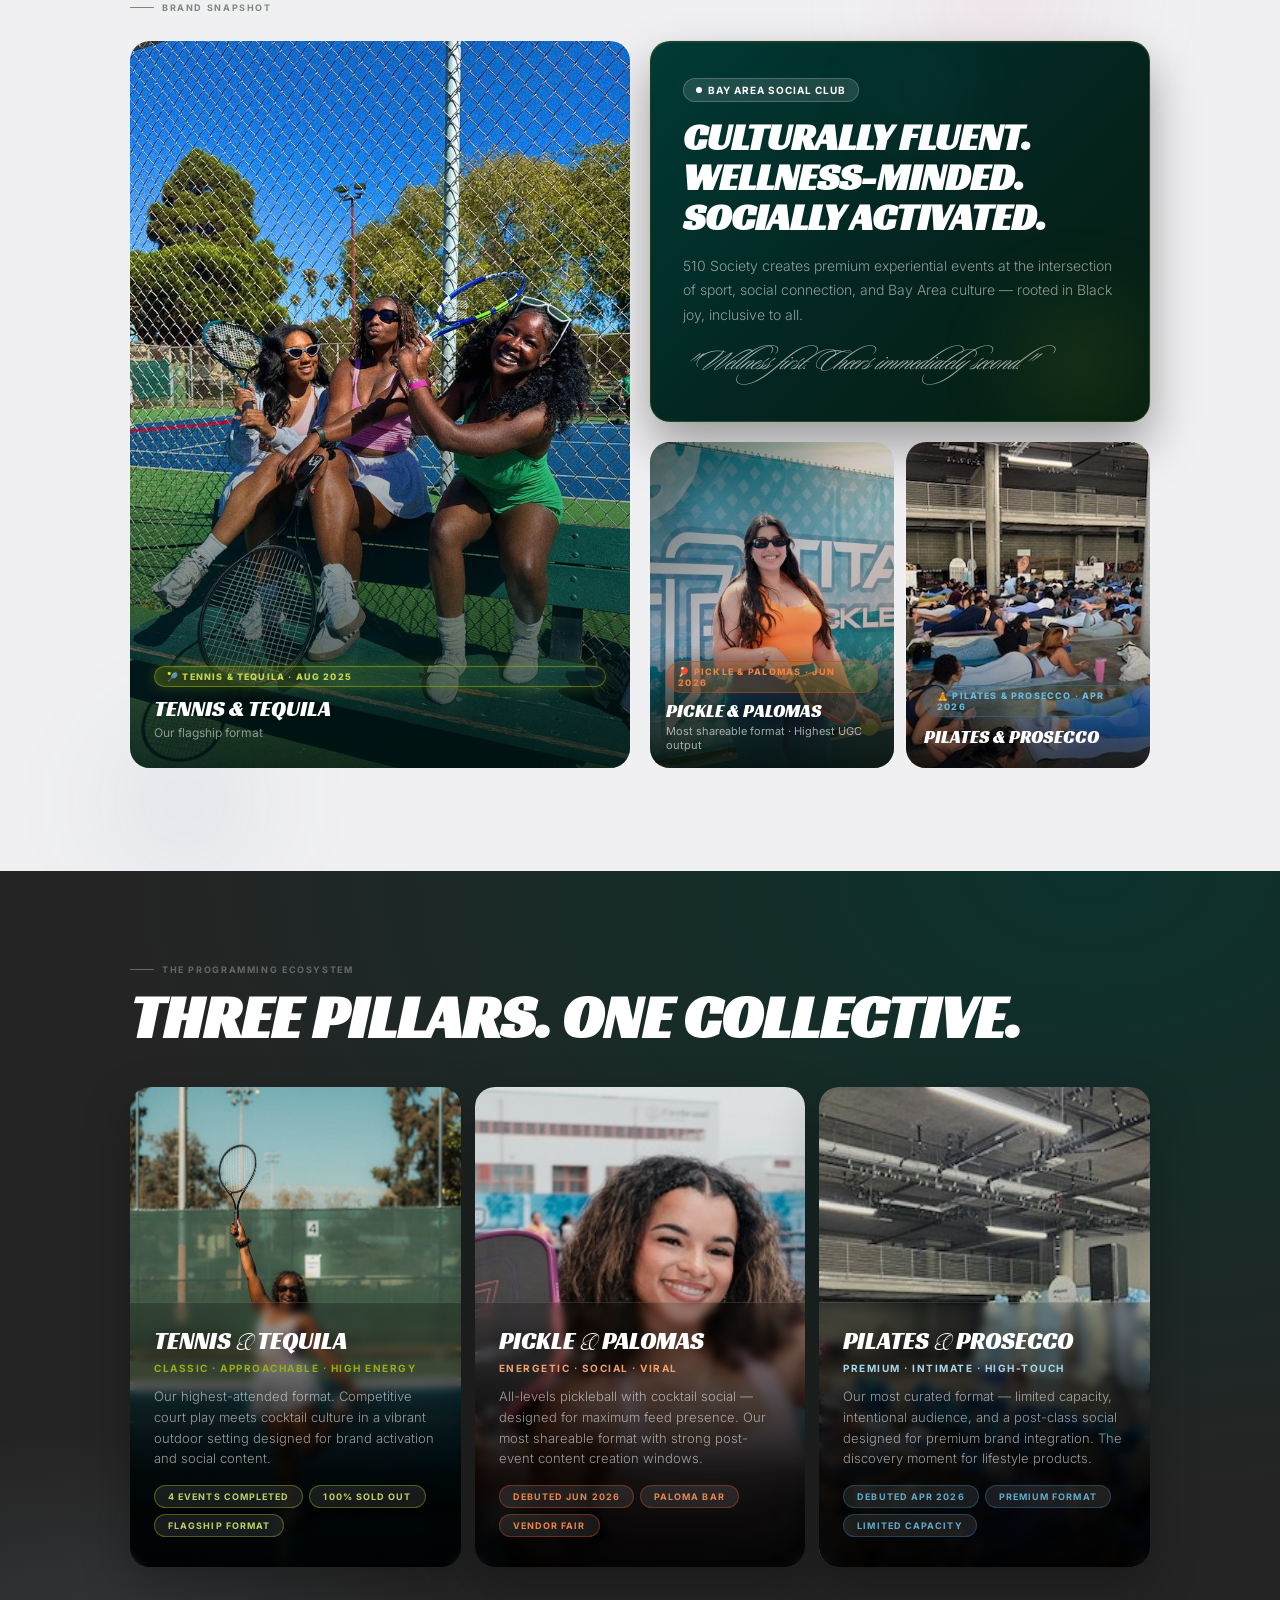
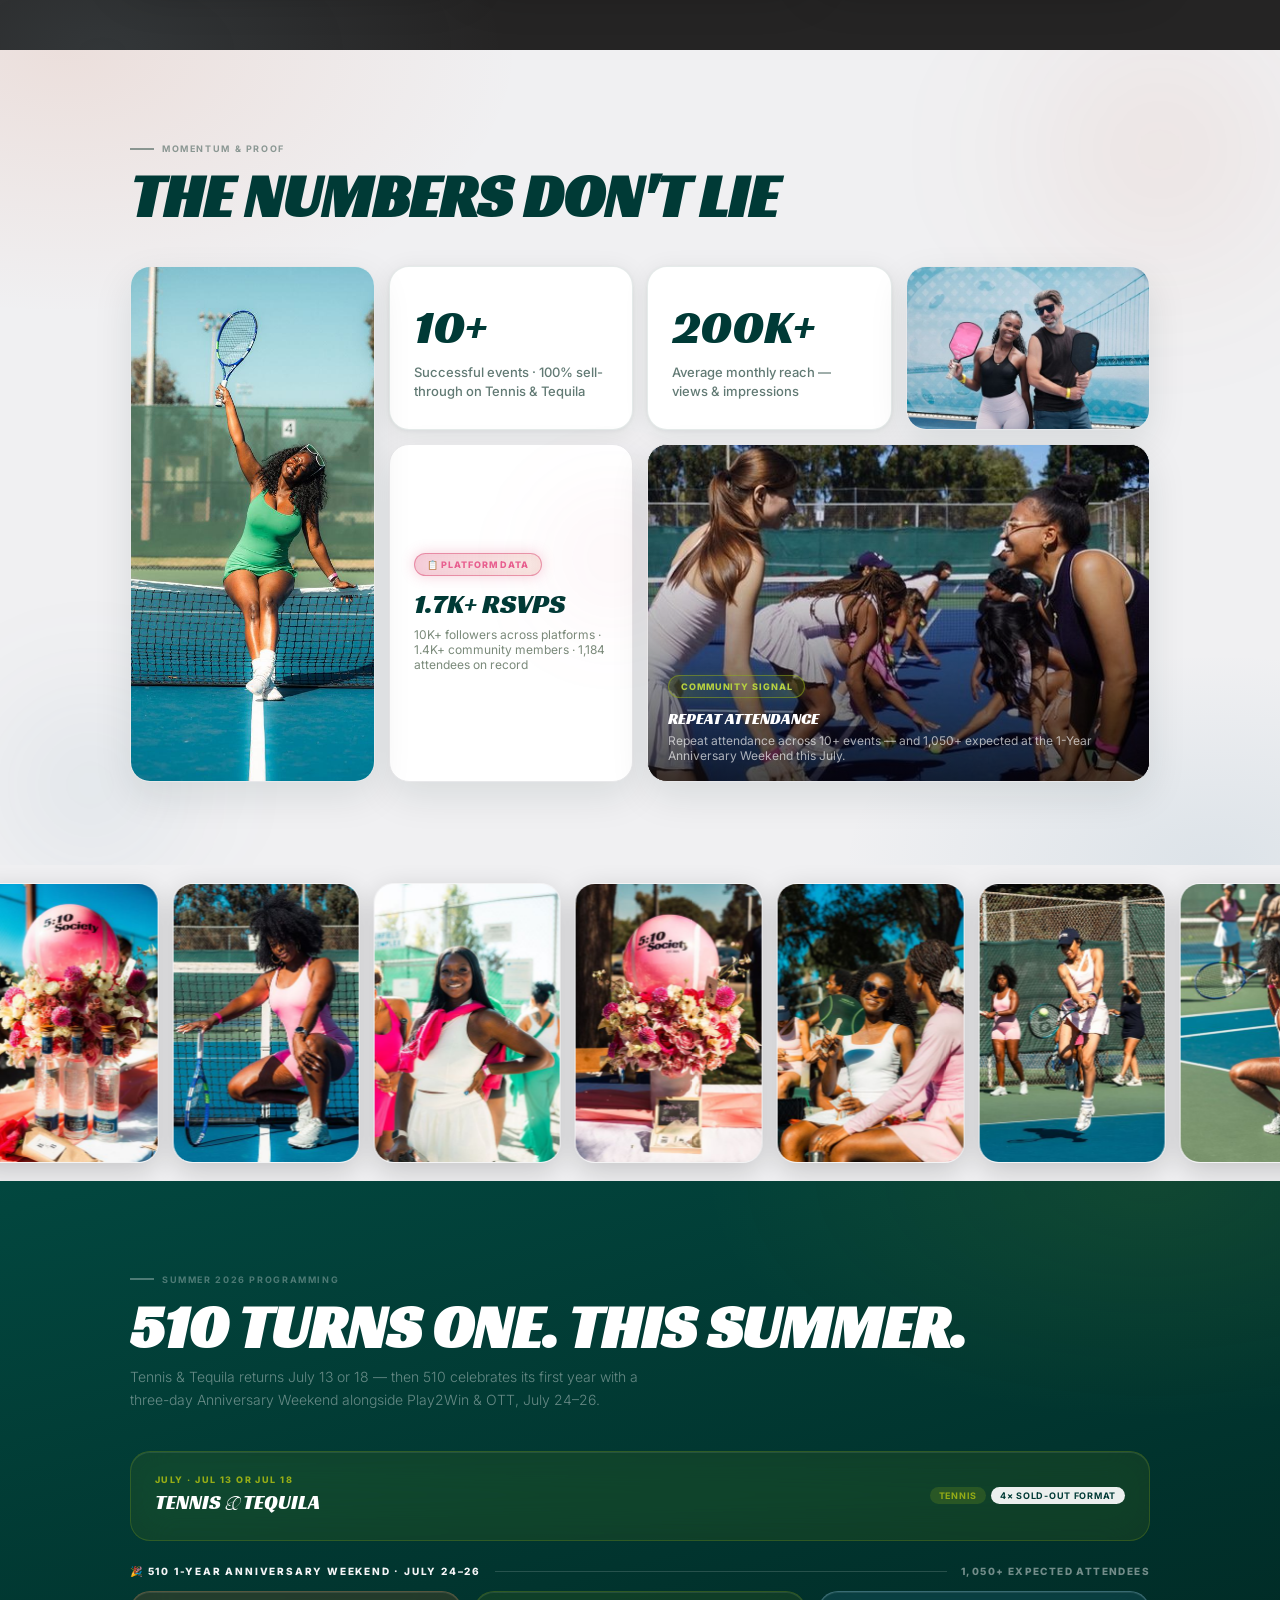
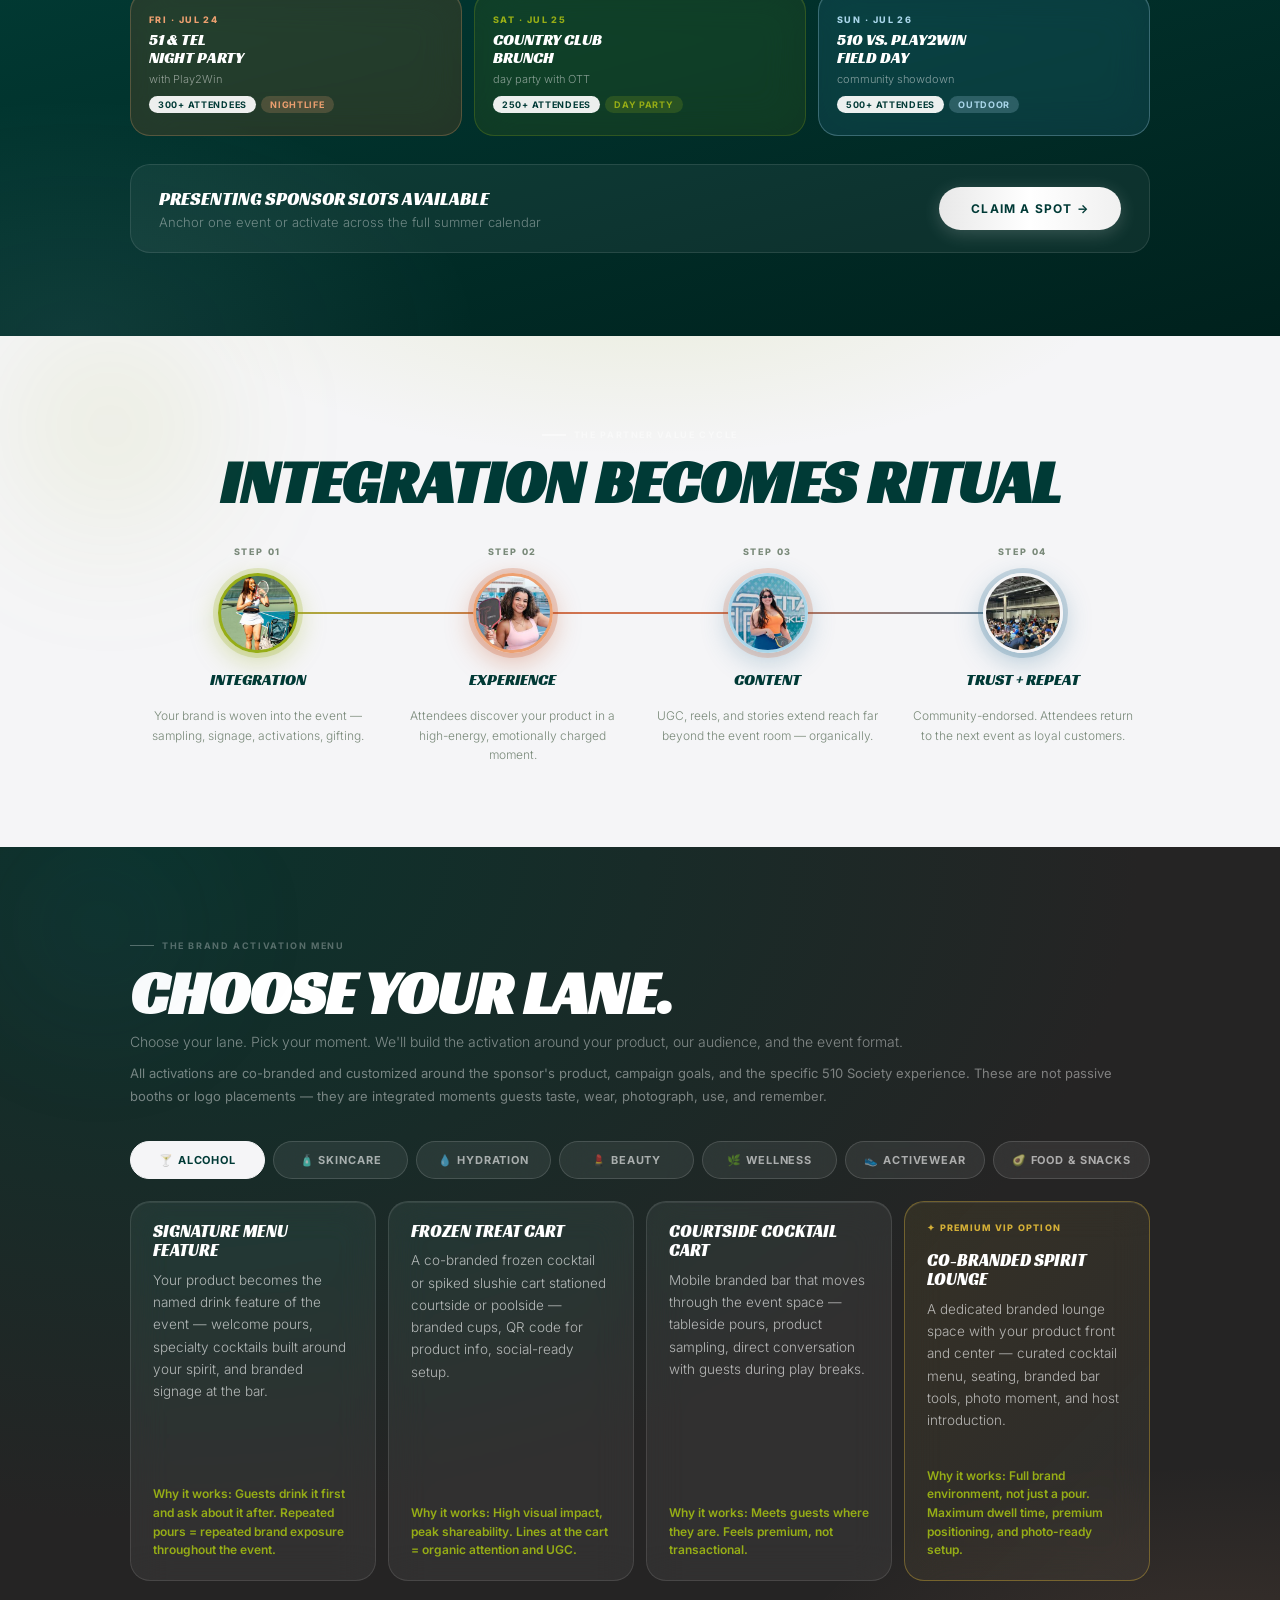
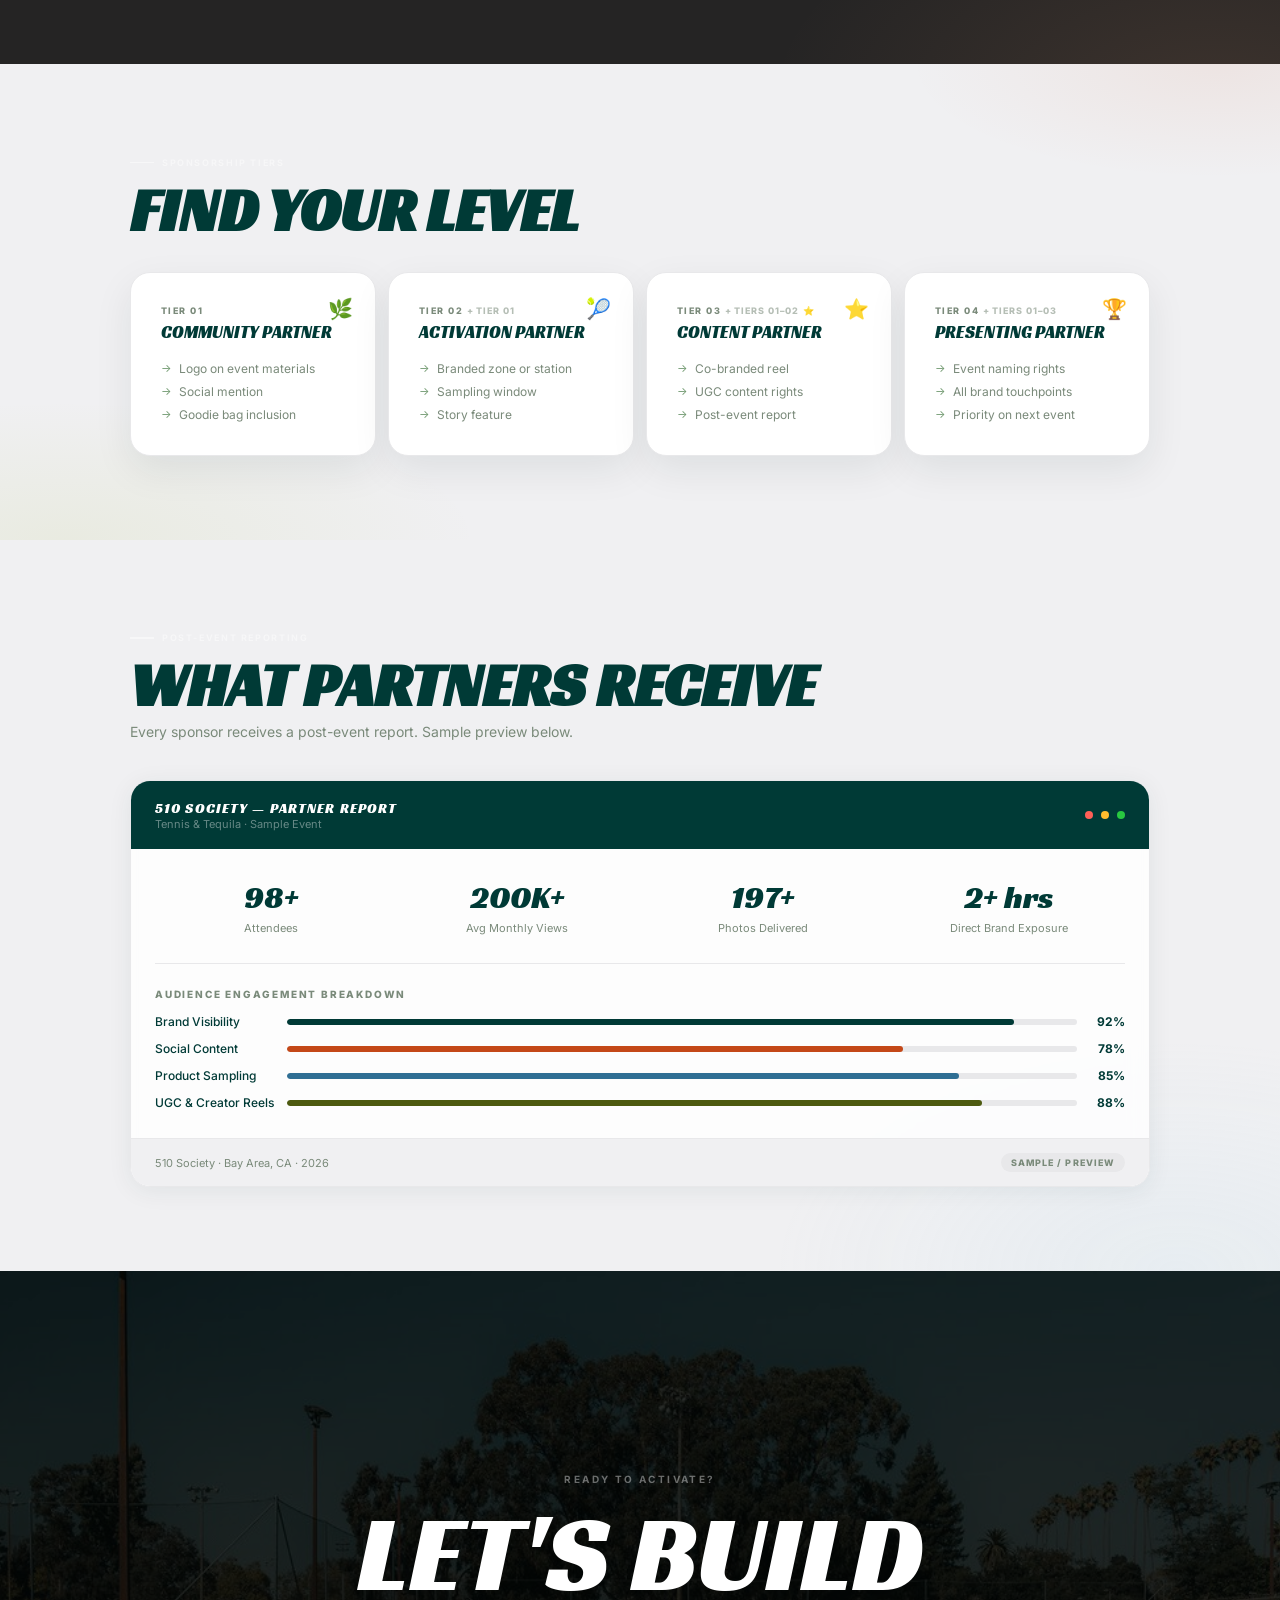
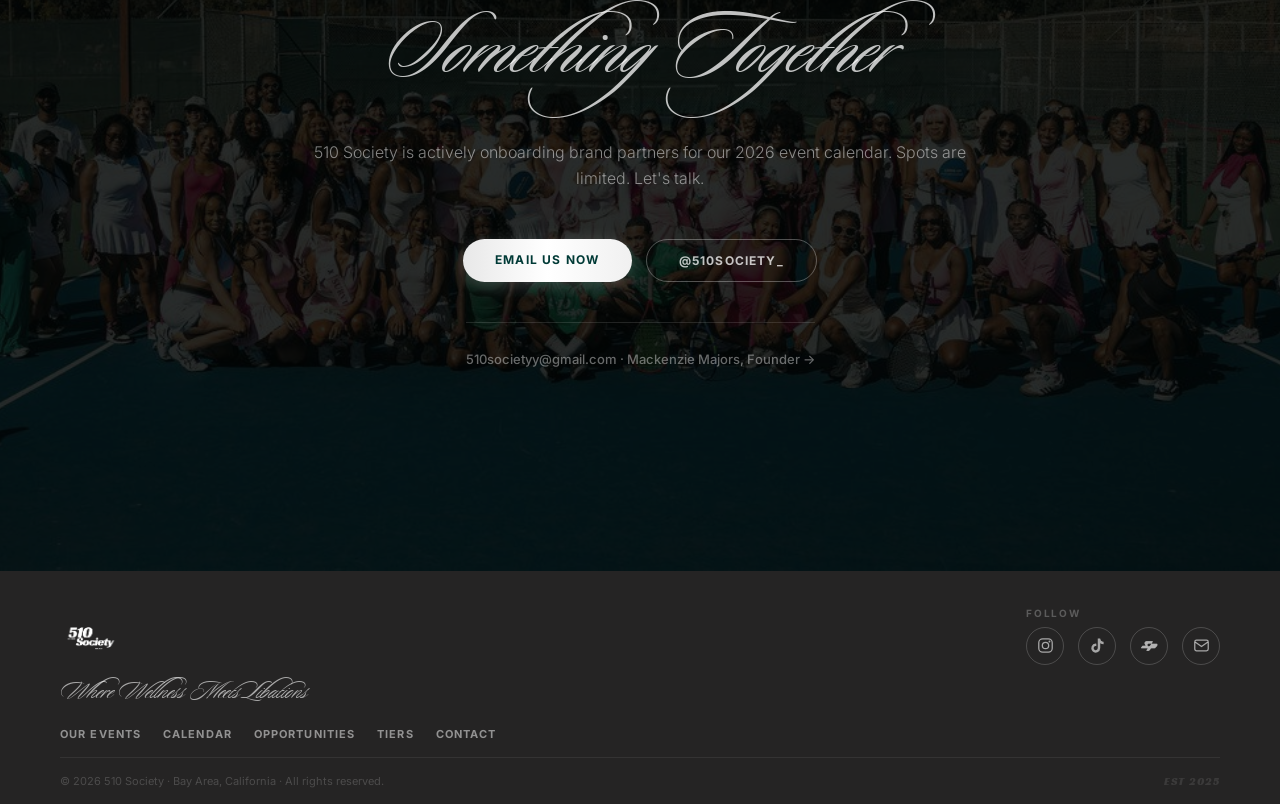
==== commit 2b57bf00: "Add files via upload" ====
--- a/index.html
+++ b/index.html
@@ -9,7 +9,123 @@
 <link rel="preconnect" href="https://fonts.gstatic.com" crossorigin>
 <link href="https://fonts.googleapis.com/css2?family=Inter:wght@100..900&display=swap" rel="stylesheet">
 <!-- Actual brand fonts loaded locally -->
-<style>html{scroll-behavior:smooth}</style>
+<style>html{scroll-behavior:smooth}
+/* ── Proof hover reveal ───────────────────── */
+.proof-hover-overlay {
+  position:absolute; inset:0;
+  background:linear-gradient(transparent 25%, rgba(8,18,16,0.94));
+  opacity:0; transition:opacity .35s ease;
+  display:flex; flex-direction:column; justify-content:flex-end; padding:20px;
+}
+.proof-card:hover .proof-hover-overlay { opacity:1; }
+.proof-hover-overlay .proof-title { color:var(--wh); font-family:var(--display); font-size:18px; text-transform:uppercase; }
+.proof-hover-overlay .proof-sub { font-size:12px; color:rgba(255,255,255,0.55); }
+
+/* ── VIP card ─────────────────────────────── */
+.acat-vip { border-color:rgba(212,175,55,0.4) !important;
+  background:linear-gradient(135deg,rgba(212,175,55,0.09) 0%,rgba(255,255,255,0.04) 100%) !important; }
+.acat-vip-tag { font-size:9px; font-weight:800; letter-spacing:.14em; text-transform:uppercase;
+  color:#d4af37; margin-bottom:10px; display:flex; align-items:center; gap:5px; }
+
+/* ── Tabs single row ──────────────────────── */
+.acat-tabs { display:flex; flex-wrap:nowrap; gap:8px; margin-bottom:22px; }
+.acat-tabs::-webkit-scrollbar { display:none; }
+
+/* ── Footer nav horizontal ────────────────── */
+.foot-col ul { list-style:none; display:flex; flex-direction:row; flex-wrap:wrap; gap:6px 18px; }
+
+/* ── Pickle & Palomas card orbs + badge ── */
+@keyframes ppFloat1 { 0%,100%{transform:translate(0,0) scale(1)} 40%{transform:translate(-8px,10px) scale(1.08)} 70%{transform:translate(6px,-6px) scale(0.94)} }
+@keyframes ppFloat2 { 0%,100%{transform:translate(0,0) scale(1)} 35%{transform:translate(10px,8px) scale(1.06)} 65%{transform:translate(-5px,-10px) scale(0.96)} }
+@keyframes ppFloat3 { 0%,100%{transform:translate(0,0) scale(1)} 50%{transform:translate(8px,-12px) scale(1.1)} }
+@keyframes ppPulse  { 0%,100%{box-shadow:0 0 0 0 rgba(196,72,24,0.5)} 50%{box-shadow:0 0 0 5px rgba(196,72,24,0)} }
+@keyframes ppShimmer { 0%{background-position:200% center} 100%{background-position:-200% center} }
+@keyframes pulseGreenBorder  { 0%,100%{box-shadow:0 0 0 0 rgba(150,173,22,0)}   50%{box-shadow:0 0 0 4px rgba(150,173,22,0)} }
+@keyframes pulseOrangeBorder { 0%,100%{box-shadow:0 0 0 0 rgba(196,72,24,0)}    50%{box-shadow:0 0 0 4px rgba(196,72,24,0)} }
+@keyframes pulseBlueBorder   { 0%,100%{box-shadow:0 0 0 0 rgba(47,111,148,0)}   50%{box-shadow:0 0 0 4px rgba(47,111,148,0)} }
+@keyframes pulsePinkBorder   { 0%,100%{box-shadow:0 0 0 0 rgba(220,80,120,0)}   50%{box-shadow:0 0 0 4px rgba(220,80,120,0)} }
+/* Glow-pill base (shimmer + soft border pulse) */
+.glow-pill {
+  display:inline-flex; align-items:center; gap:5px;
+  font-size:9px; font-weight:800; letter-spacing:.13em; text-transform:uppercase;
+  padding:4px 12px; border-radius:100px;
+  background-size:200% auto;
+  animation:ppShimmer 4s linear infinite;
+}
+.glow-pill.lime {
+  background:linear-gradient(90deg,rgba(150,173,22,0.28),rgba(47,111,148,0.12),rgba(150,173,22,0.28));
+  background-size:200% auto;
+  color:#c6d84a; border:1px solid rgba(150,173,22,0.55);
+  box-shadow:0 0 14px rgba(150,173,22,0.30), inset 0 0 10px rgba(150,173,22,0.10);
+}
+.glow-pill.orange {
+  background:linear-gradient(90deg,rgba(196,72,24,0.32),rgba(150,173,22,0.12),rgba(196,72,24,0.32));
+  background-size:200% auto;
+  color:#e8834a; border:1px solid rgba(196,72,24,0.55);
+  box-shadow:0 0 14px rgba(196,72,24,0.30), inset 0 0 10px rgba(196,72,24,0.10);
+}
+.glow-pill.blue {
+  background:linear-gradient(90deg,rgba(47,111,148,0.28),rgba(150,173,22,0.10),rgba(47,111,148,0.28));
+  background-size:200% auto;
+  color:#6cb8d8; border:1px solid rgba(47,111,148,0.55);
+  box-shadow:0 0 14px rgba(47,111,148,0.30), inset 0 0 10px rgba(47,111,148,0.10);
+}
+.glow-pill.pink {
+  background:linear-gradient(90deg,rgba(220,80,120,0.28),rgba(196,72,24,0.10),rgba(220,80,120,0.28));
+  background-size:200% auto;
+  color:#e86090; border:1px solid rgba(220,80,120,0.55);
+  box-shadow:0 0 14px rgba(220,80,120,0.30), inset 0 0 10px rgba(220,80,120,0.10);
+}
+
+.pp-orb {
+  position:absolute; border-radius:50%; pointer-events:none;
+  mix-blend-mode:screen;
+}
+.pp-orb1 {
+  width:120px; height:120px; top:-30px; right:-20px;
+  background:radial-gradient(circle,rgba(196,72,24,0.8) 0%,transparent 70%);
+  filter:blur(24px);
+  animation:ppFloat1 6s ease-in-out infinite;
+}
+.pp-orb2 {
+  width:100px; height:100px; bottom:-20px; left:-15px;
+  background:radial-gradient(circle,rgba(150,173,22,0.75) 0%,transparent 70%);
+  filter:blur(20px);
+  animation:ppFloat2 7.5s ease-in-out infinite;
+}
+.pp-orb3 {
+  width:70px; height:70px; top:35px; left:25px;
+  background:radial-gradient(circle,rgba(47,111,148,0.65) 0%,transparent 70%);
+  filter:blur(16px);
+  animation:ppFloat3 5s ease-in-out infinite;
+}
+.pp-badge {
+  display:inline-flex; align-items:center; gap:5px;
+  font-size:9px; font-weight:800; letter-spacing:.14em; text-transform:uppercase;
+  padding:4px 11px; border-radius:100px;
+  background:linear-gradient(90deg,rgba(196,72,24,0.35),rgba(150,173,22,0.2),rgba(196,72,24,0.35));
+  background-size:200% auto;
+  color:#e8834a;
+  border:1px solid rgba(196,72,24,0.55);
+  animation:ppPulse 2.8s ease-in-out infinite, ppShimmer 3.5s linear infinite;
+}
+.pill-green {
+  display:inline-flex; align-items:center; gap:5px;
+  font-size:9px; font-weight:800; letter-spacing:.13em; text-transform:uppercase;
+  padding:4px 12px; border-radius:100px;
+  background:linear-gradient(90deg,rgba(150,173,22,0.3),rgba(47,111,148,0.18),rgba(150,173,22,0.3));
+  background-size:200% auto; color:#b6c940; border:1px solid rgba(150,173,22,0.5);
+  animation:ppShimmer 4s linear infinite;
+}
+.pill-blue {
+  display:inline-flex; align-items:center; gap:5px;
+  font-size:9px; font-weight:800; letter-spacing:.13em; text-transform:uppercase;
+  padding:4px 12px; border-radius:100px;
+  background:linear-gradient(90deg,rgba(47,111,148,0.3),rgba(150,173,22,0.15),rgba(47,111,148,0.3));
+  background-size:200% auto; color:#6cb8d8; border:1px solid rgba(47,111,148,0.5);
+  animation:ppShimmer 5s linear infinite;
+}
+</style>
 <style id="embedded-fonts">
 @font-face {
   font-family: 'Racing Sans One';
@@ -131,27 +247,30 @@
 @media(max-width:480px){ .am-grid{grid-template-columns:1fr;} }
 
 /* ── Activation category explorer ── */
-.acat-tabs { display:flex; flex-wrap:wrap; gap:8px; margin-bottom:22px; }
+.acat-tabs { display:flex; flex-wrap:nowrap; gap:8px; margin-bottom:22px; }
+.acat-tabs::-webkit-scrollbar { display:none; }
 .acat-tab {
   font-family:var(--body); font-size:11px; font-weight:700; letter-spacing:.08em; text-transform:uppercase;
-  padding:11px 18px; border-radius:100px; cursor:pointer;
+  padding:11px 18px; border-radius:100px; cursor:pointer; flex:1; text-align:center;
   background:rgba(255,255,255,0.07); color:rgba(255,255,255,0.6);
   border:1px solid rgba(255,255,255,0.14);
   backdrop-filter:blur(14px); -webkit-backdrop-filter:blur(14px);
   transition:all .22s;
-}
+
+  white-space:nowrap;}
 .acat-tab:hover { color:var(--wh); border-color:rgba(255,255,255,0.35); }
 .acat-tab.active { background:var(--c); color:var(--g); border-color:var(--c); }
-.acat-grid { display:grid; grid-template-columns:repeat(4,1fr); gap:12px; min-height:340px; align-items:stretch; }
+.acat-grid { display:grid; grid-template-columns:repeat(4,1fr); gap:12px; min-height:380px; align-items:stretch; }
 .acat-card { animation:acatIn .55s cubic-bezier(.22,1,.36,1) both; }
 .acat-card:nth-child(2){ animation-delay:.07s } .acat-card:nth-child(3){ animation-delay:.14s } .acat-card:nth-child(4){ animation-delay:.21s }
 @keyframes acatIn { from { opacity:0; transform:translateY(22px) scale(.98) } to { opacity:1; transform:none } }
 @media(max-width:980px){ .acat-grid{grid-template-columns:1fr 1fr; min-height:0;} }
 @media(max-width:540px){ .acat-grid{grid-template-columns:1fr;} }
 .acat-card {
-  display:flex; flex-direction:column; gap:10px;
+  display:flex; flex-direction:column; gap:8px;
   background:rgba(255,255,255,0.06); border:1px solid rgba(255,255,255,0.11); border-radius:var(--R);
-  padding:22px 26px;
+  padding:20px 22px;
+  min-height:0; height:100%;
   backdrop-filter:blur(18px) saturate(150%); -webkit-backdrop-filter:blur(18px) saturate(150%);
   box-shadow:inset 0 1px 0 rgba(255,255,255,0.08);
   transition:transform .25s, border-color .25s;
@@ -309,8 +428,9 @@
 .sec  { padding:clamp(44px,6.5vw,84px) 0; }
 
 .label {
-  font-size:10px; font-weight:700; letter-spacing:.2em; text-transform:uppercase;
-  display:flex; align-items:center; gap:10px; margin-bottom:14px;
+  display:inline-flex; align-items:center; gap:8px;
+  font-size:9px; font-weight:700; letter-spacing:.18em; text-transform:uppercase;
+  color:rgba(255,255,255,0.45); margin-bottom:12px;
 }
 .label::before { content:''; width:24px; height:1.5px; background:currentColor; flex-shrink:0; }
 
@@ -352,9 +472,15 @@
 .nav-btn {
   font-size:11px; font-weight:700; letter-spacing:.1em; text-transform:uppercase;
   padding:8px 20px; border-radius:100px;
-  background:var(--c); color:var(--g); text-decoration:none; transition:background .2s;
-}
-.nav-btn:hover { background:var(--c2); }
+  background:linear-gradient(90deg,#e8e8e8,#ffffff,#f0f0f0,#ffffff,#e8e8e8);
+  background-size:200% auto;
+  color:var(--g); text-decoration:none;
+  animation:ppShimmer 3s linear infinite;
+  transition:transform .2s, box-shadow .2s;
+  box-shadow:0 4px 14px rgba(255,255,255,0.15);
+  position:relative;
+}
+.nav-btn:hover { transform:scale(1.04); box-shadow:0 4px 22px rgba(255,255,255,0.28); }
 @media(max-width:640px){ .nav-links{display:none;} }
 
 /* ═══════════════════════════════════════════
@@ -404,8 +530,14 @@
 .proof-card { overflow:hidden; }
 .proof-card img { transition:transform .6s cubic-bezier(.22,1,.36,1); }
 .proof-card:hover img { transform:scale(1.05); }
-.btn-hero.solid { background:var(--wh); color:var(--g); }
-.btn-hero.solid:hover { background:var(--c); box-shadow:0 0 28px rgba(255,255,255,0.25); }
+.btn-hero.solid {
+  background:linear-gradient(90deg,#e8e8e8,#ffffff,#f0f0f0,#ffffff,#e8e8e8);
+  background-size:200% auto;
+  color:var(--g);
+  animation:ppShimmer 4s linear infinite;
+  box-shadow:0 4px 18px rgba(255,255,255,0.20);
+}
+.btn-hero.solid:hover { transform:translateY(-2px) scale(1.04); box-shadow:0 6px 26px rgba(255,255,255,0.35); }
 .btn-hero.outline { border:1px solid rgba(255,255,255,0.3); color:rgba(255,255,255,0.75); }
 .btn-hero.outline:hover { border-color:var(--wh); color:var(--wh); }
 
@@ -516,47 +648,52 @@
 .prog-head .display-hed { color:var(--wh); }
 
 .event-cards {
-  display:grid; grid-template-columns:repeat(3,1fr); gap:14px;
+  display:grid; grid-template-columns:repeat(3,1fr); gap:14px; align-items:stretch;
 }
 .event-card {
   border-radius:var(--R); overflow:hidden; position:relative;
-  min-height:480px; display:flex; flex-direction:column; justify-content:flex-end;
+  min-height:480px; height:100%; display:flex; flex-direction:column; justify-content:flex-end;
   cursor:default; transition:transform .35s ease, box-shadow .35s ease;
   box-shadow:0 18px 48px rgba(0,0,0,0.28);
 }
 .event-card:hover { transform:translateY(-6px); }
 
-.event-card.tennis  { background:linear-gradient(160deg,#2e3b08,var(--t) 70%); }
-.event-card.pickle  { background:linear-gradient(160deg,#7a2e08,var(--p) 70%); }
-.event-card.pilates { background:linear-gradient(160deg,#0d3950,var(--pr) 70%); }
-
-.event-card.tennis:hover  { box-shadow:0 24px 56px rgba(74,94,18,.5); }
-.event-card.pickle:hover  { box-shadow:0 24px 56px rgba(196,74,24,.5); }
-.event-card.pilates:hover { box-shadow:0 24px 56px rgba(47,111,148,.5); }
-
-.event-card::before {
-  content:''; position:absolute; right:-50px; top:-50px;
-  width:240px; height:240px; border-radius:50%; opacity:.12; pointer-events:none;
-}
-.event-card.tennis::before  { background:var(--tl); }
-.event-card.pickle::before  { background:var(--pl); }
-.event-card.pilates::before { background:var(--prl); }
+.event-card.tennis  { background:#0c1603; }
+.event-card.pickle  { background:#1a0a04; }
+.event-card.pilates { background:#041018; }
+
+.event-card.tennis:hover  { box-shadow:0 28px 64px rgba(74,94,18,.45); }
+.event-card.pickle:hover  { box-shadow:0 28px 64px rgba(196,74,24,.45); }
+.event-card.pilates:hover { box-shadow:0 28px 64px rgba(47,111,148,.45); }
 
 .ec-photo {
-  position:absolute; inset:0; opacity:.25;
-  background-size:cover; background-position:center top;
-}
+  position:absolute; inset:0; opacity:.90;
+  background-size:cover; background-position:center center;
+}
+.event-card::after {
+  content:''; position:absolute;
+  bottom:0; left:0; right:0; height:60%;
+  pointer-events:none;
+  background:linear-gradient(to top,
+    rgba(0,0,0,0.97) 0%,
+    rgba(0,0,0,0.88) 32%,
+    rgba(0,0,0,0.55) 60%,
+    rgba(0,0,0,0.10) 85%,
+    transparent 100%
+  );
+}
+.ec-body { position:relative; z-index:2; }
 .event-card.tennis  .ec-photo { background-image:url('[data-uri]'); }
-.event-card.pickle  .ec-photo { background-image:url('[data-uri]'); }
+.event-card.pickle  .ec-photo { background-image:url('[data-uri]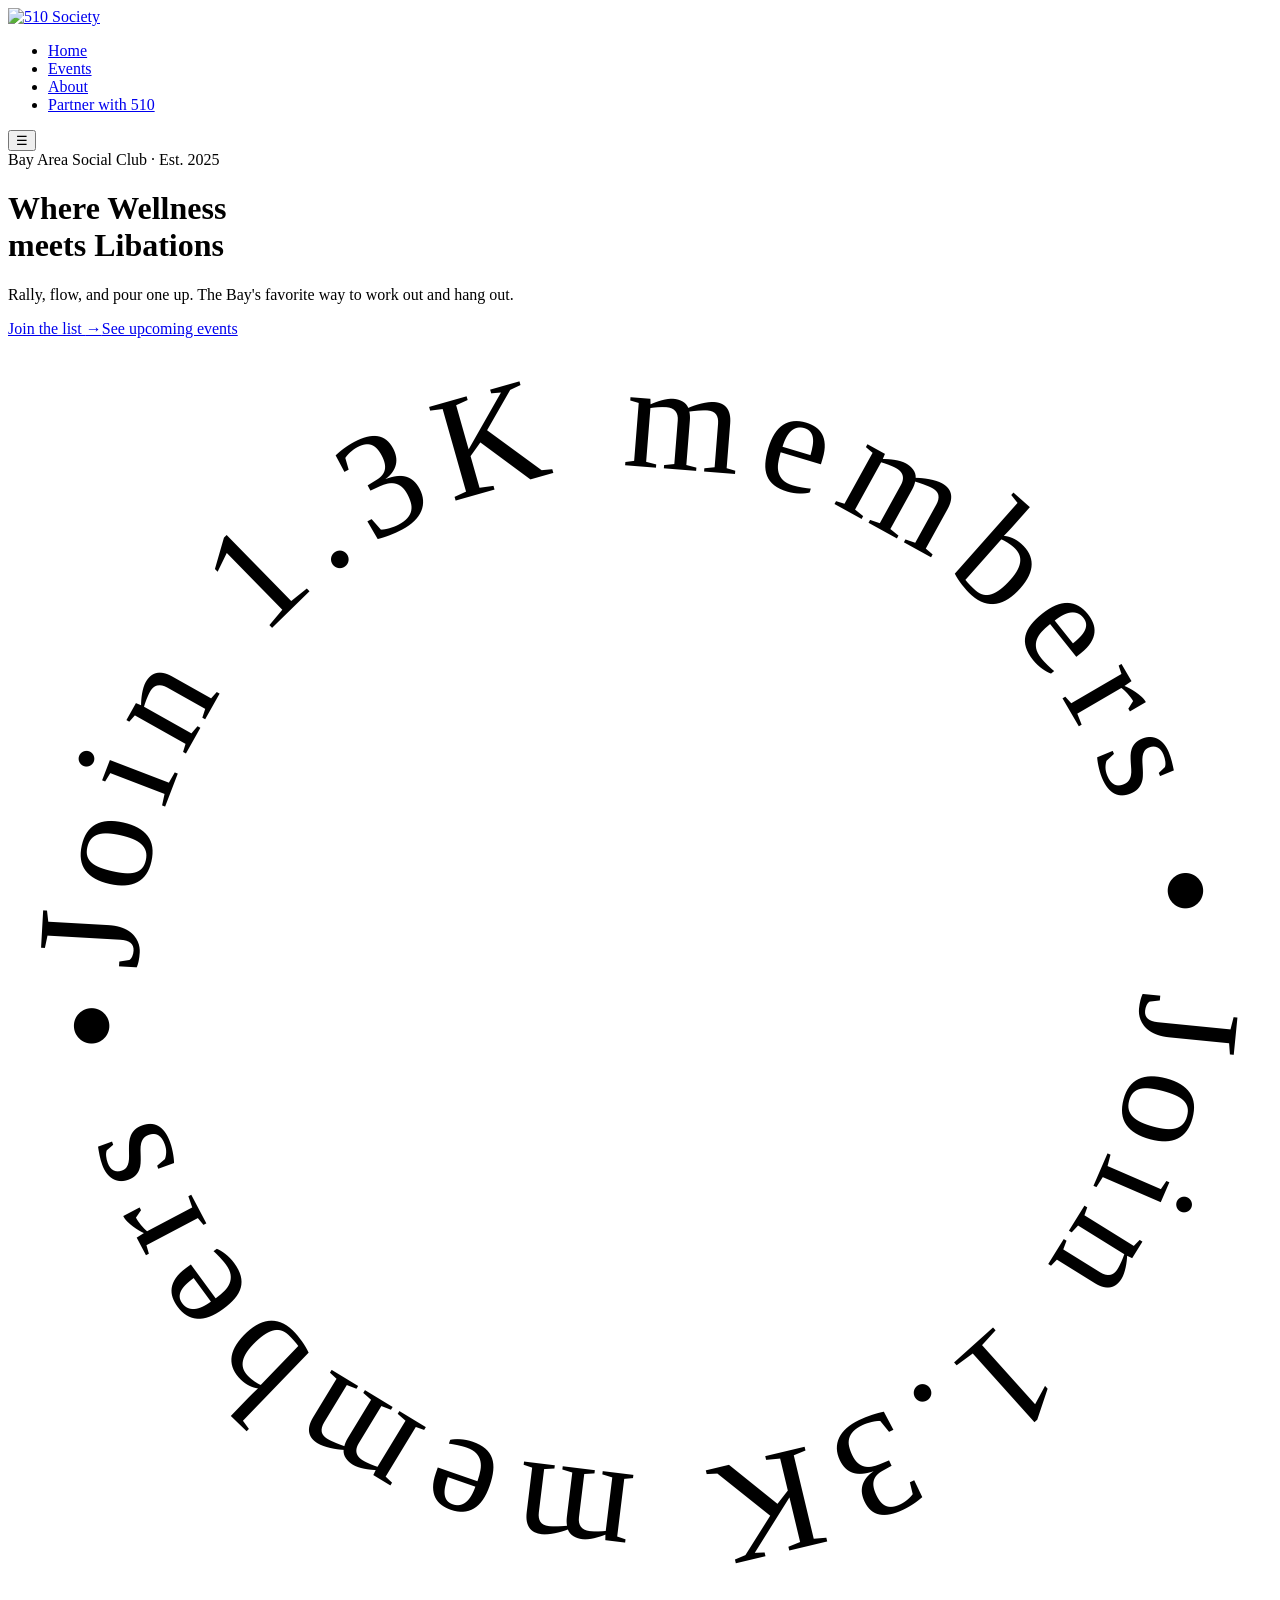
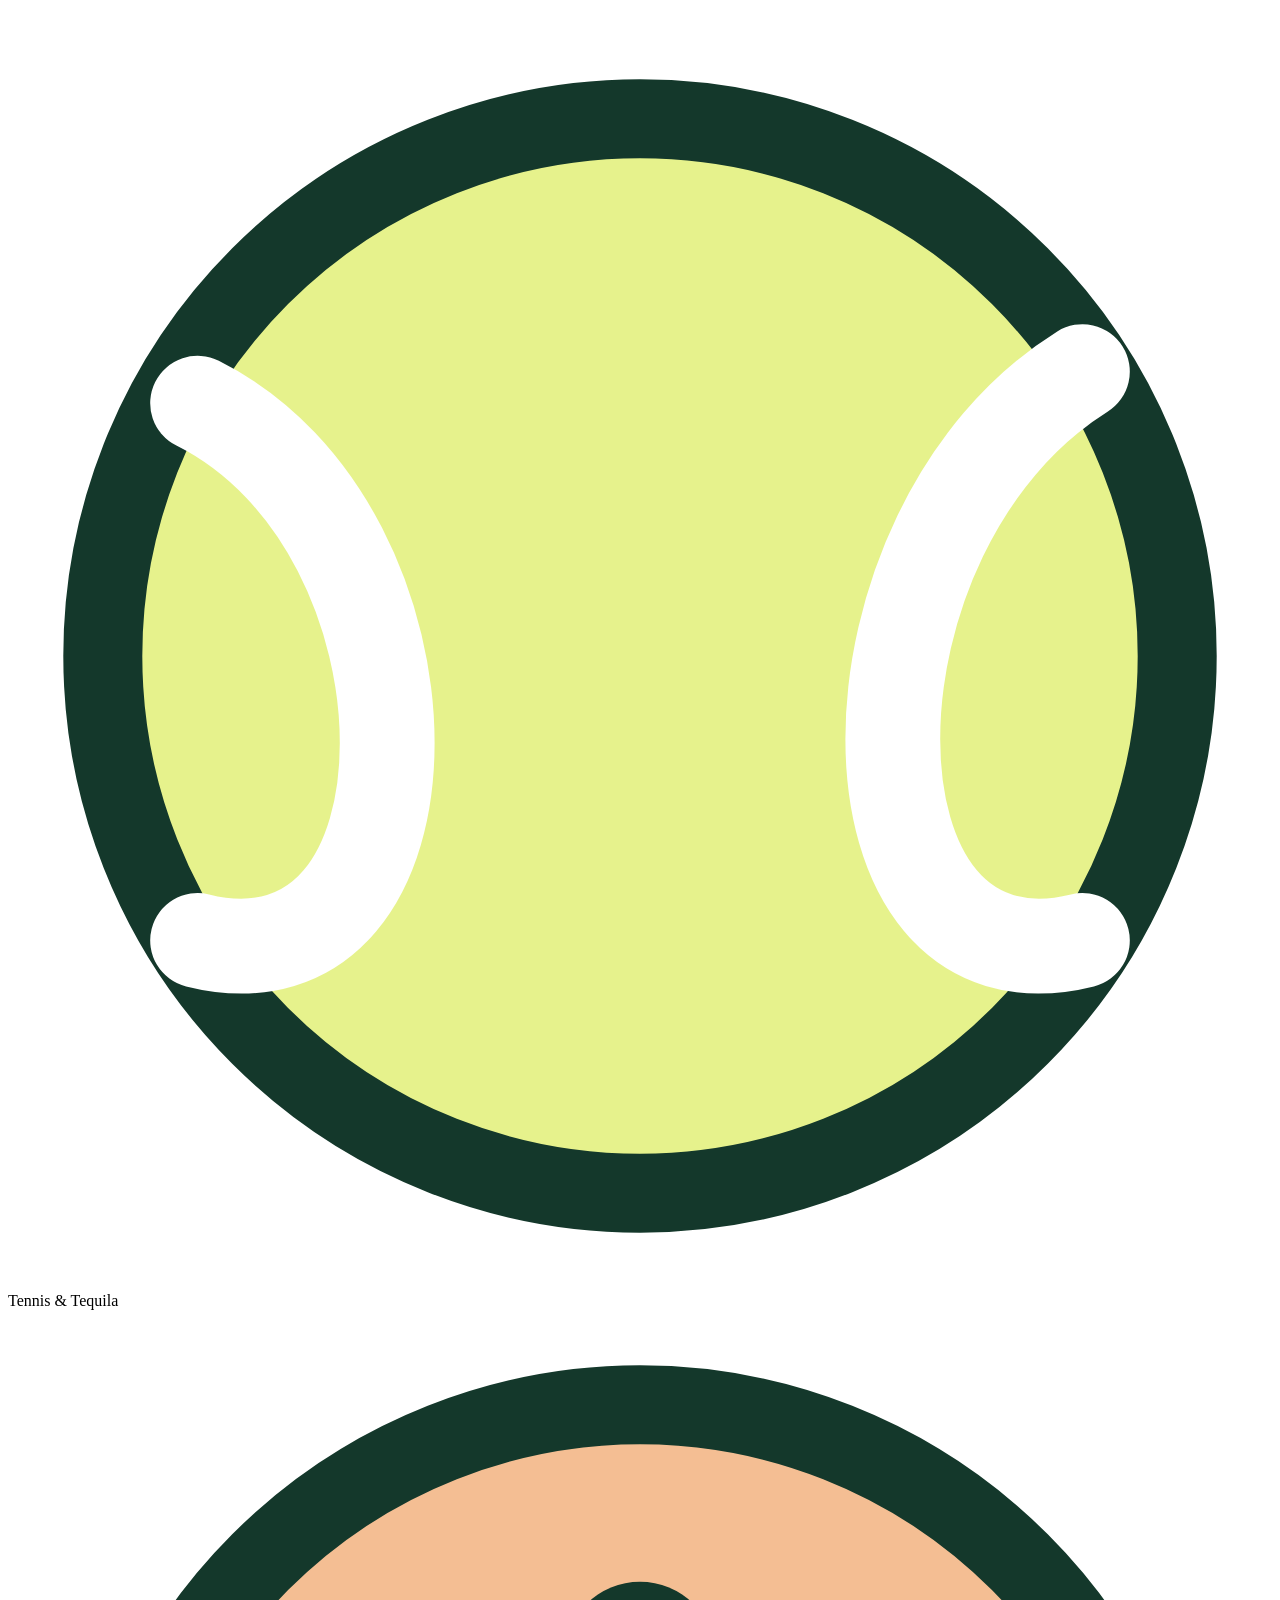
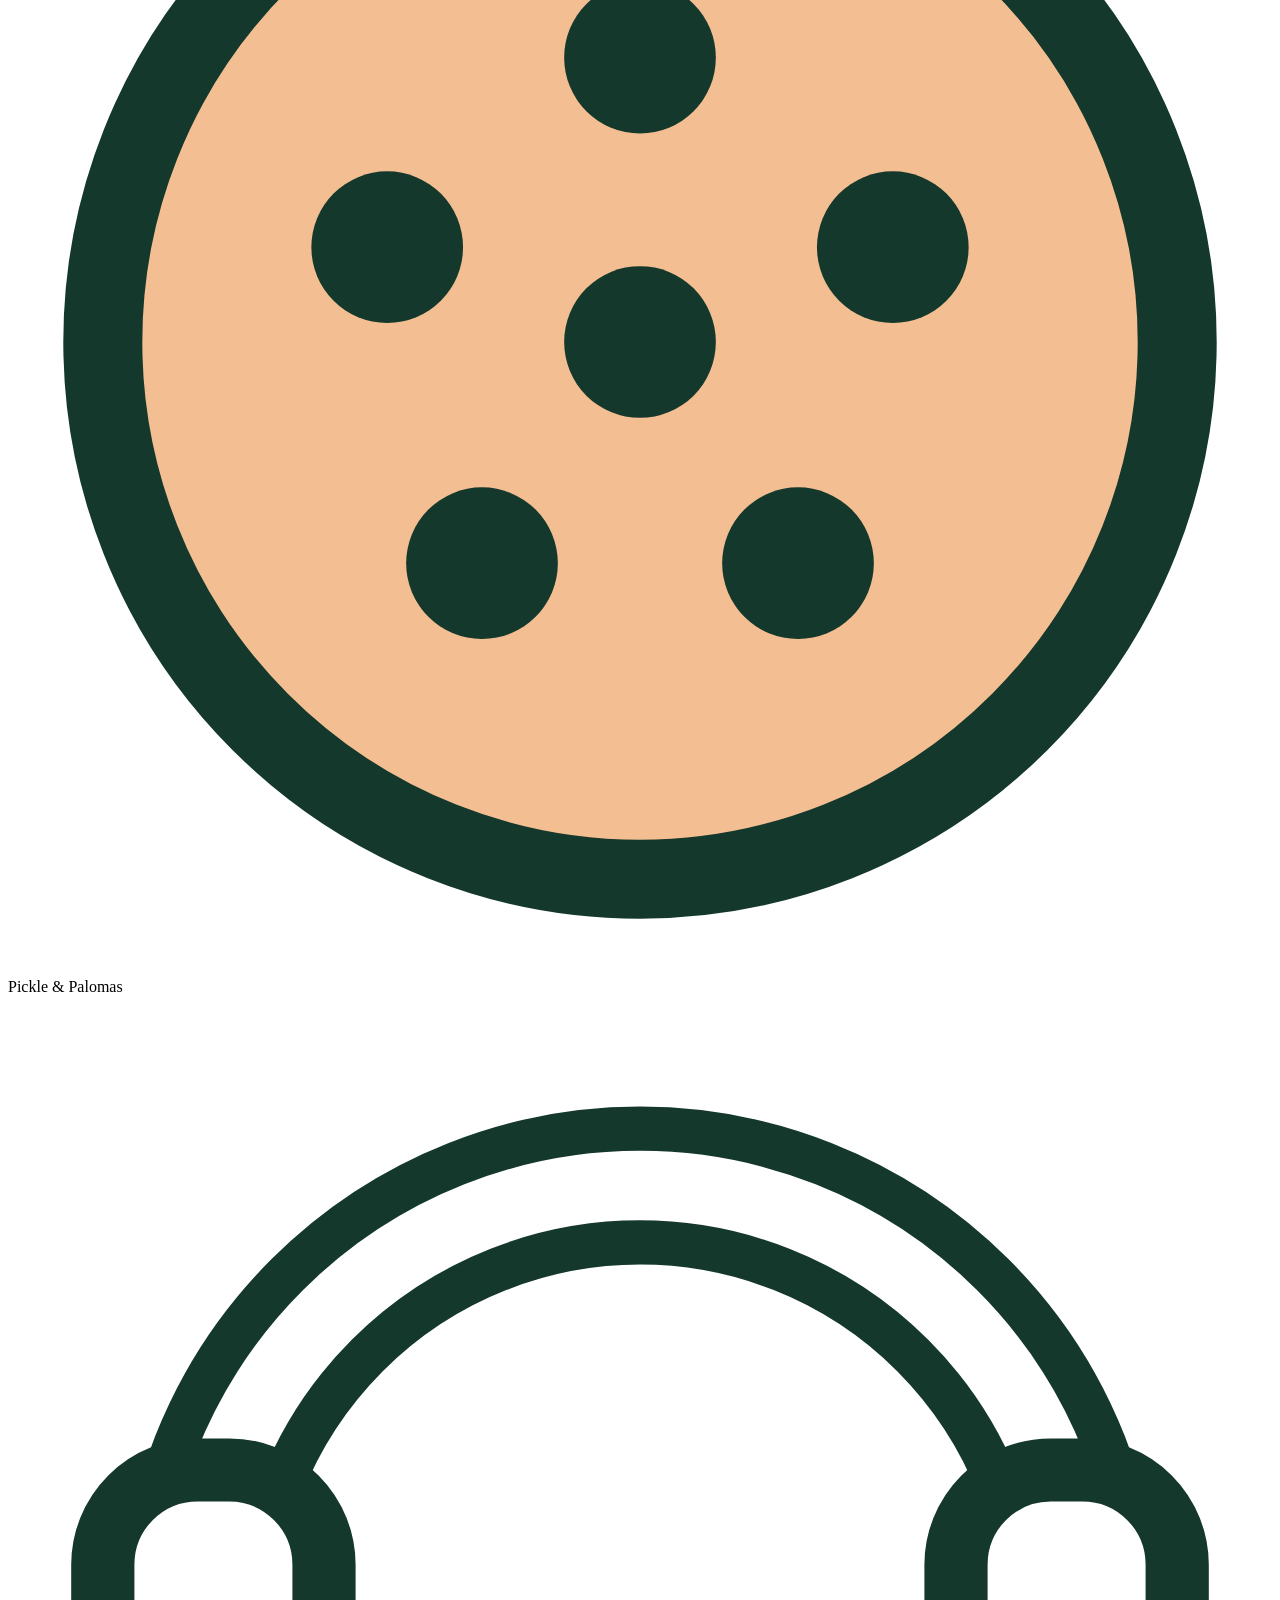
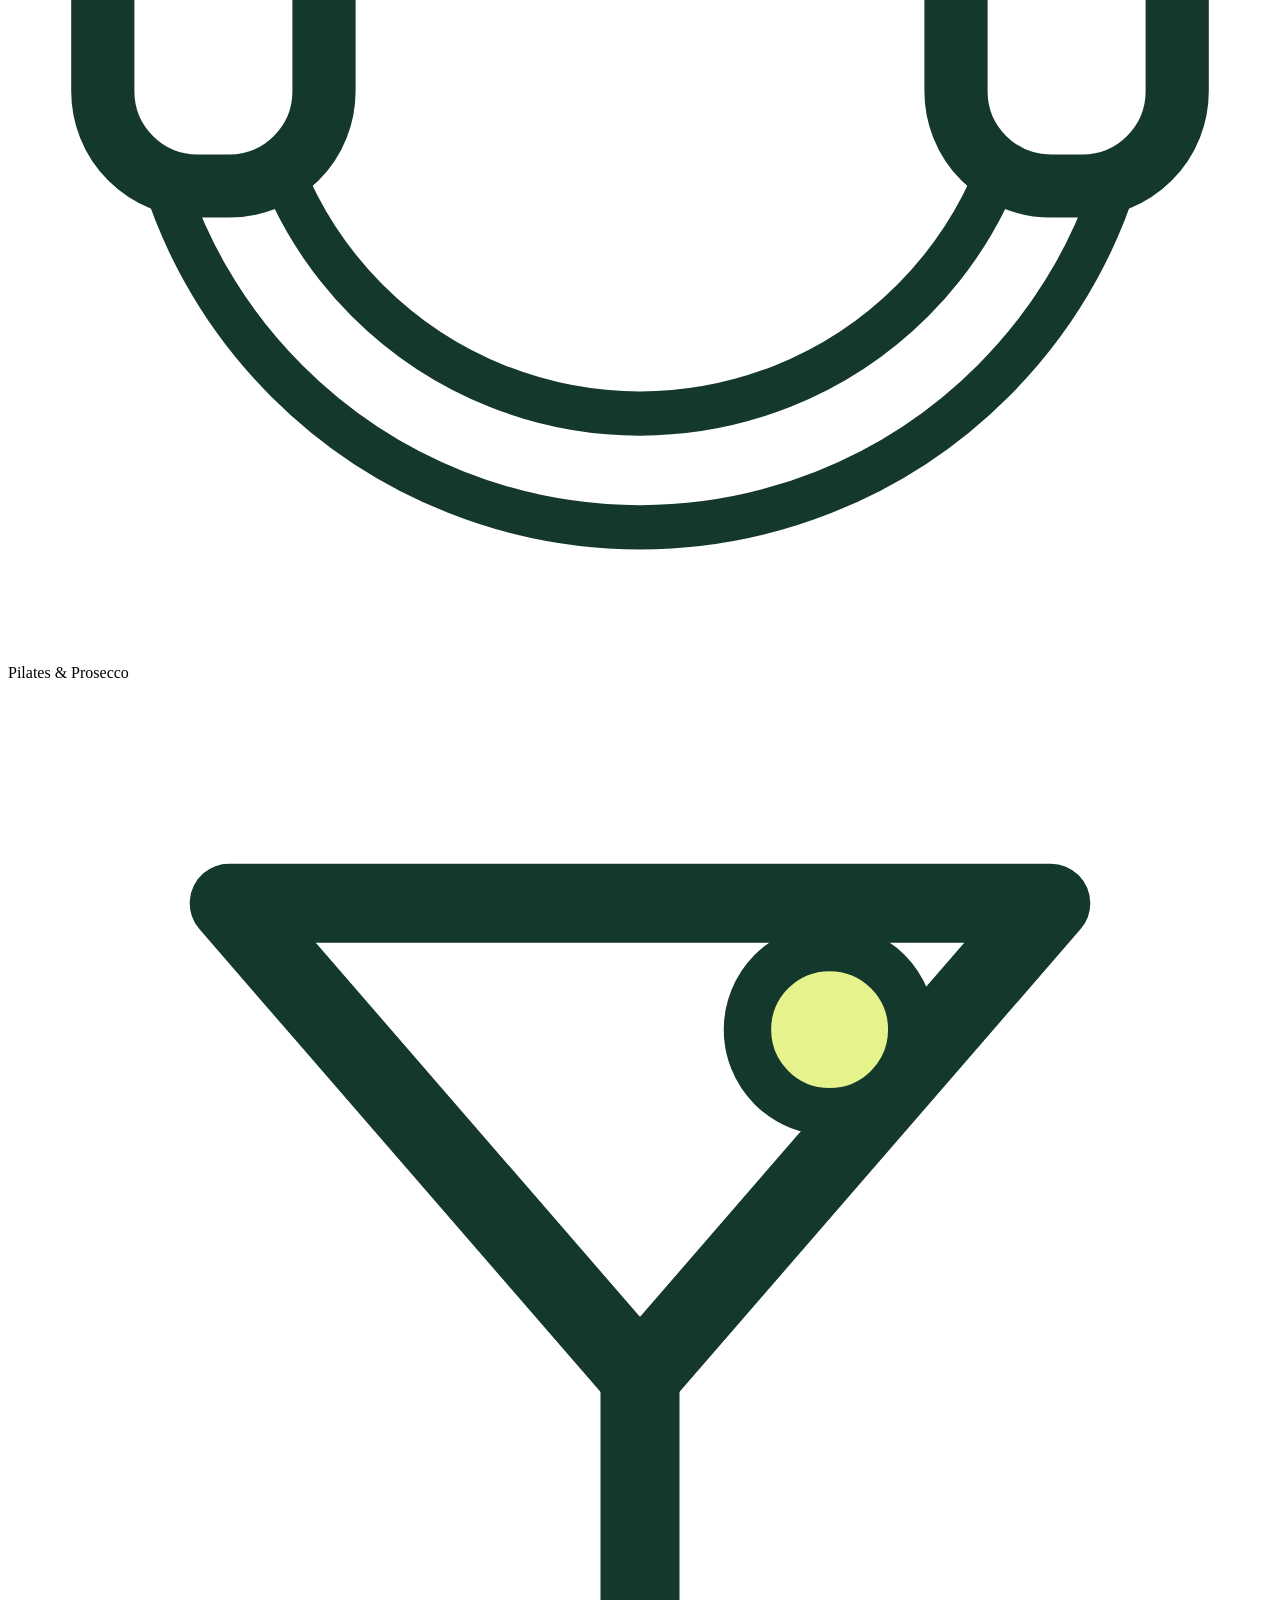
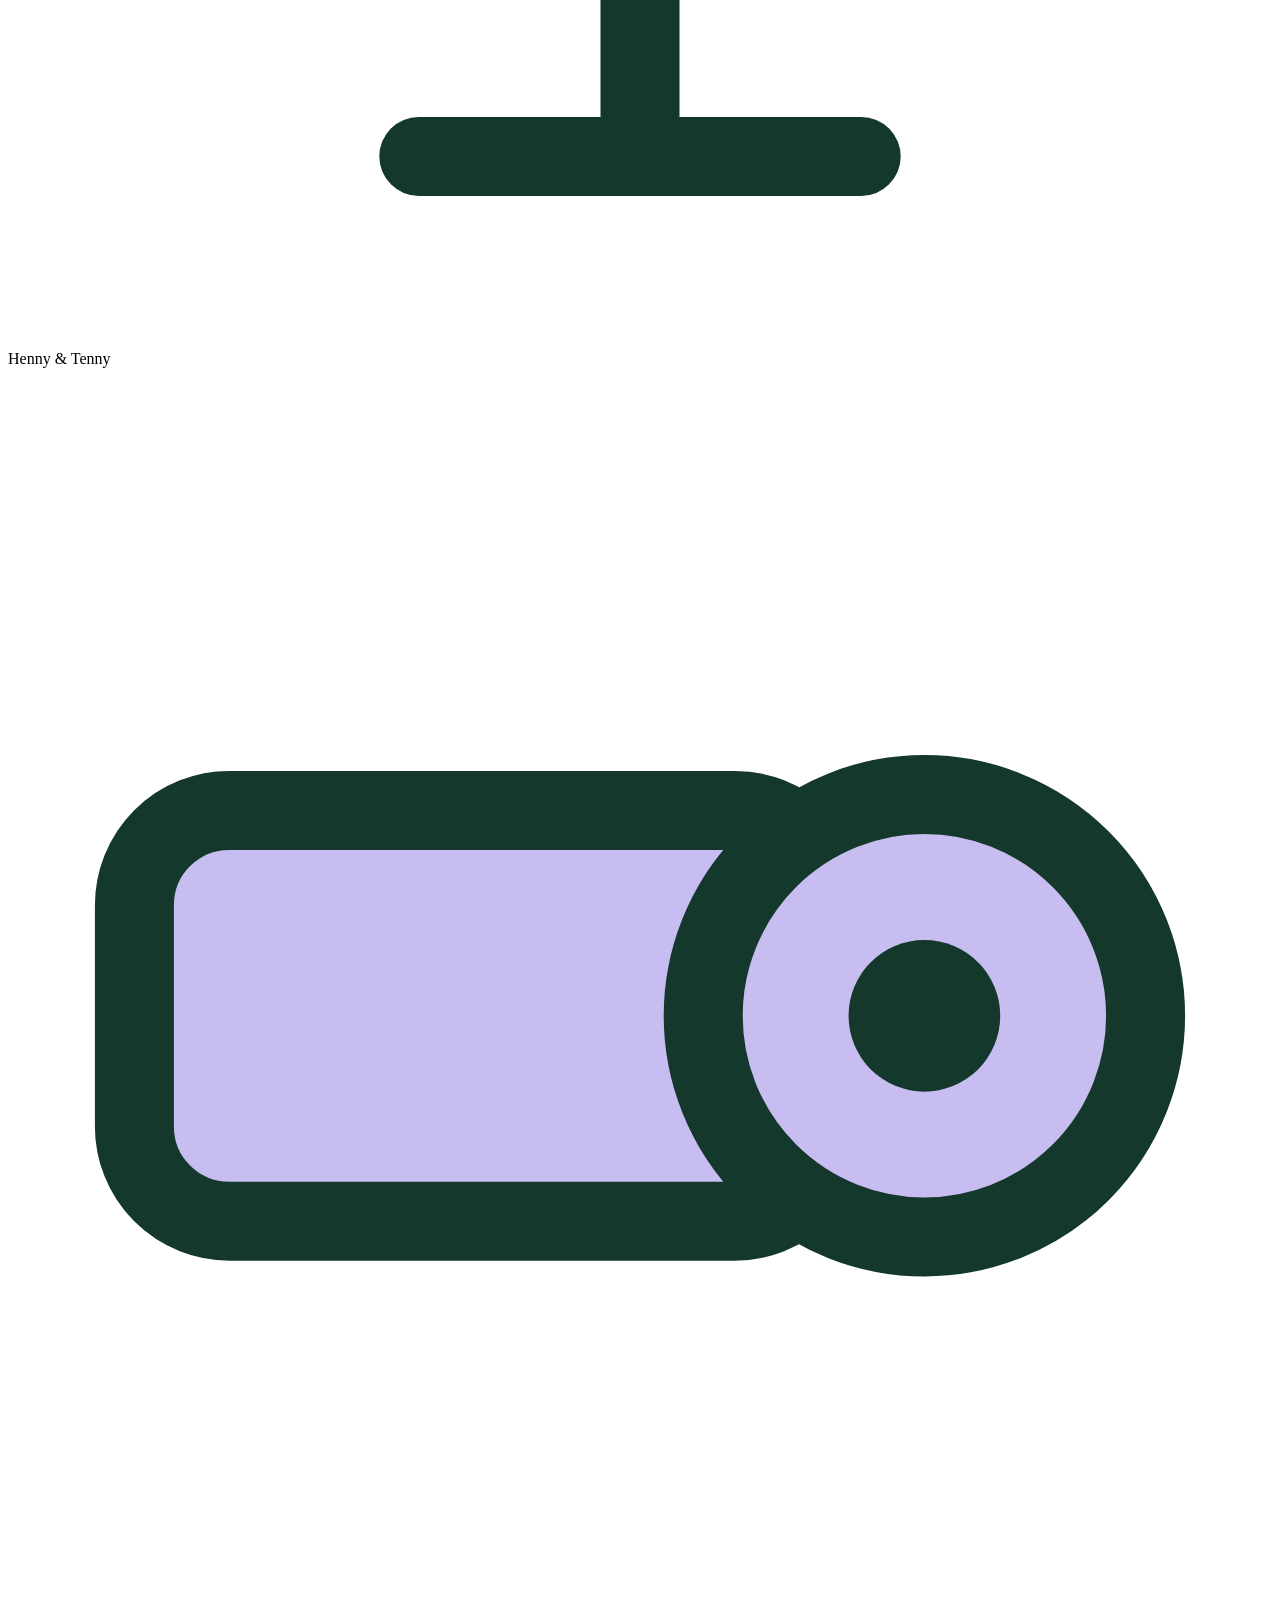
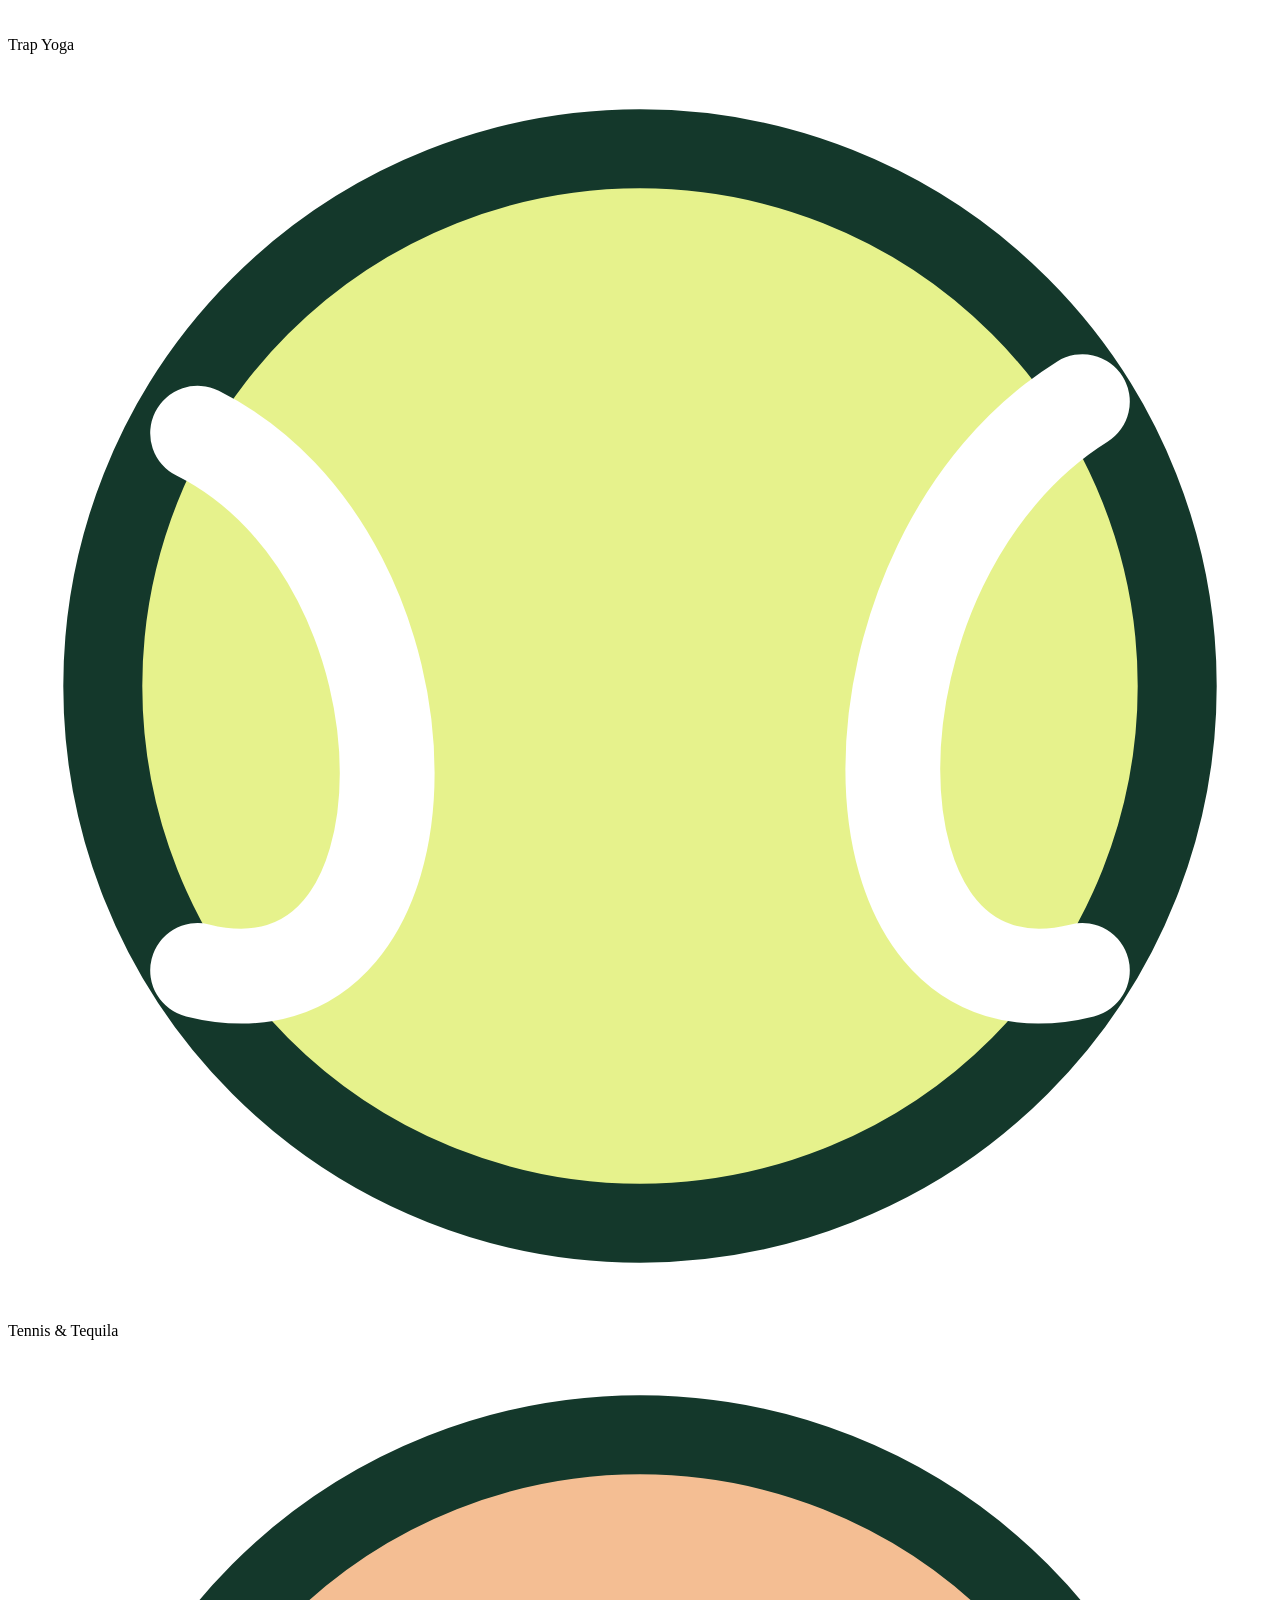
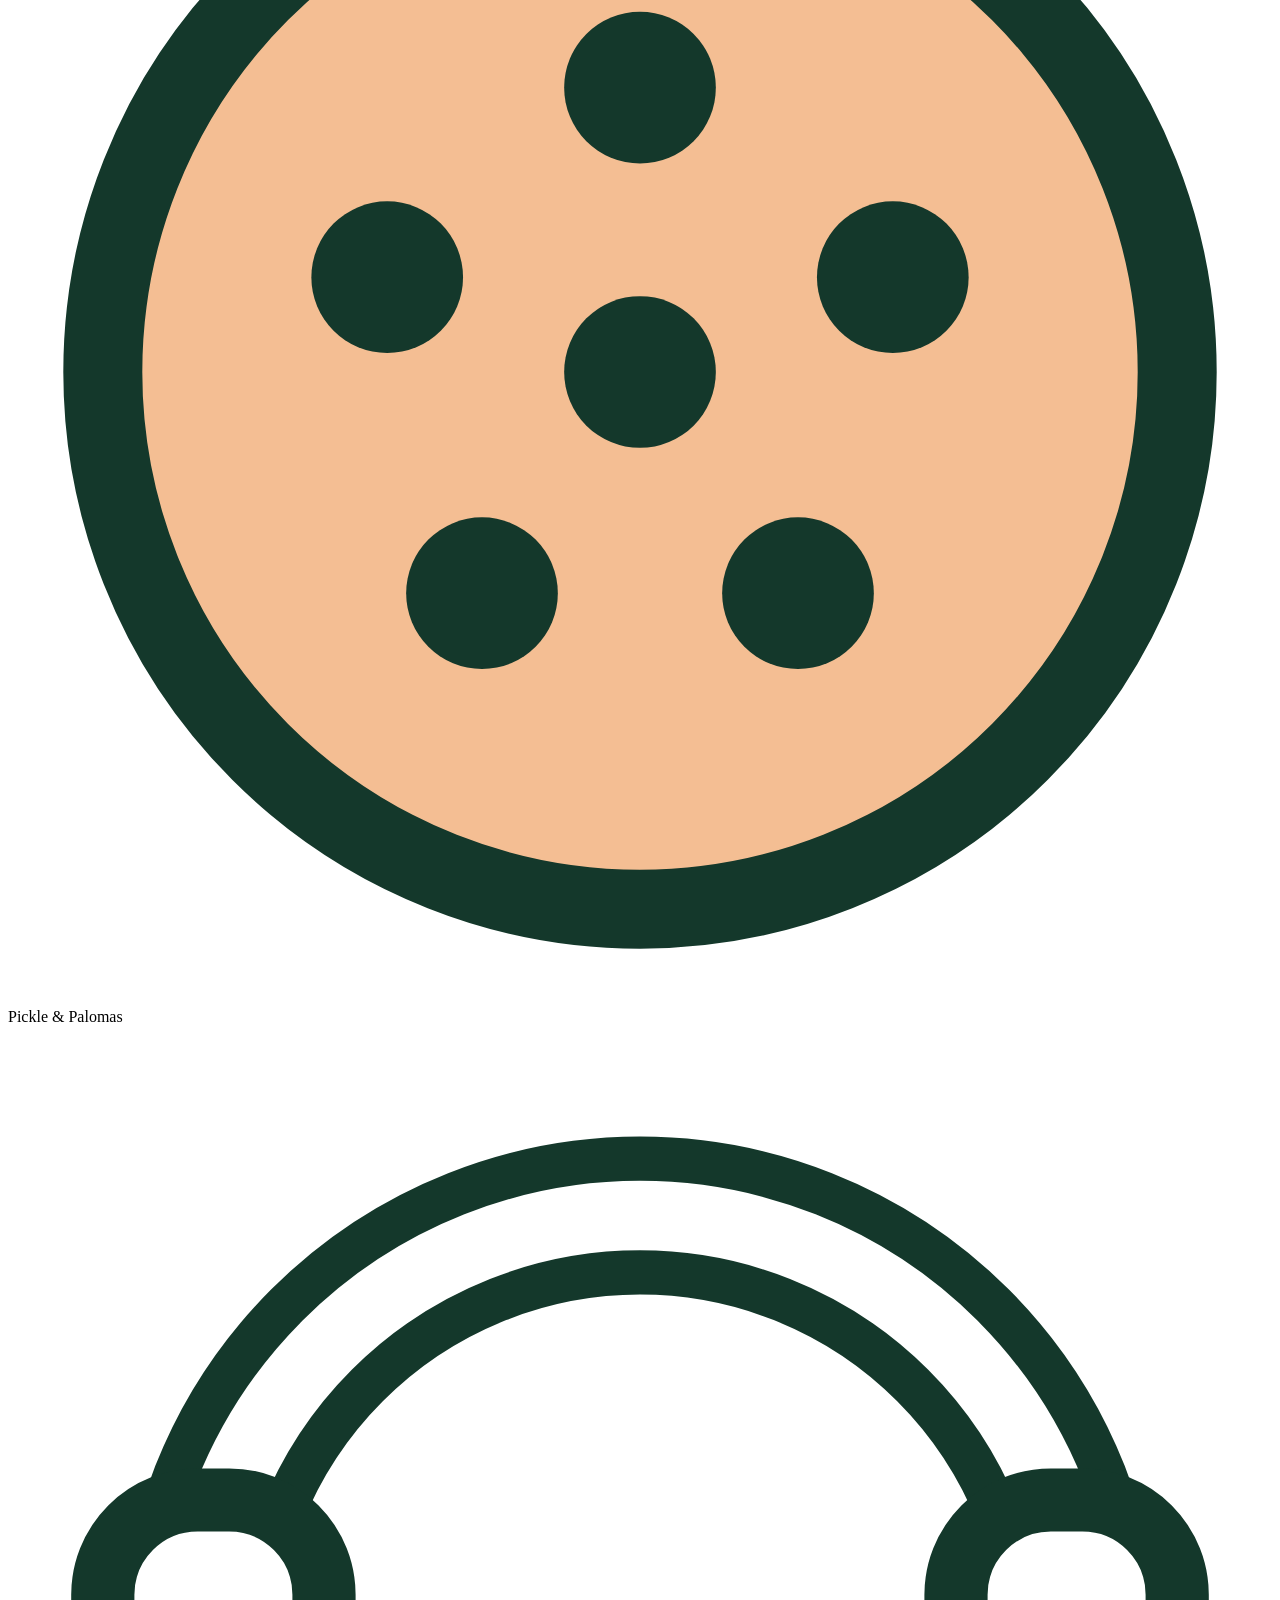
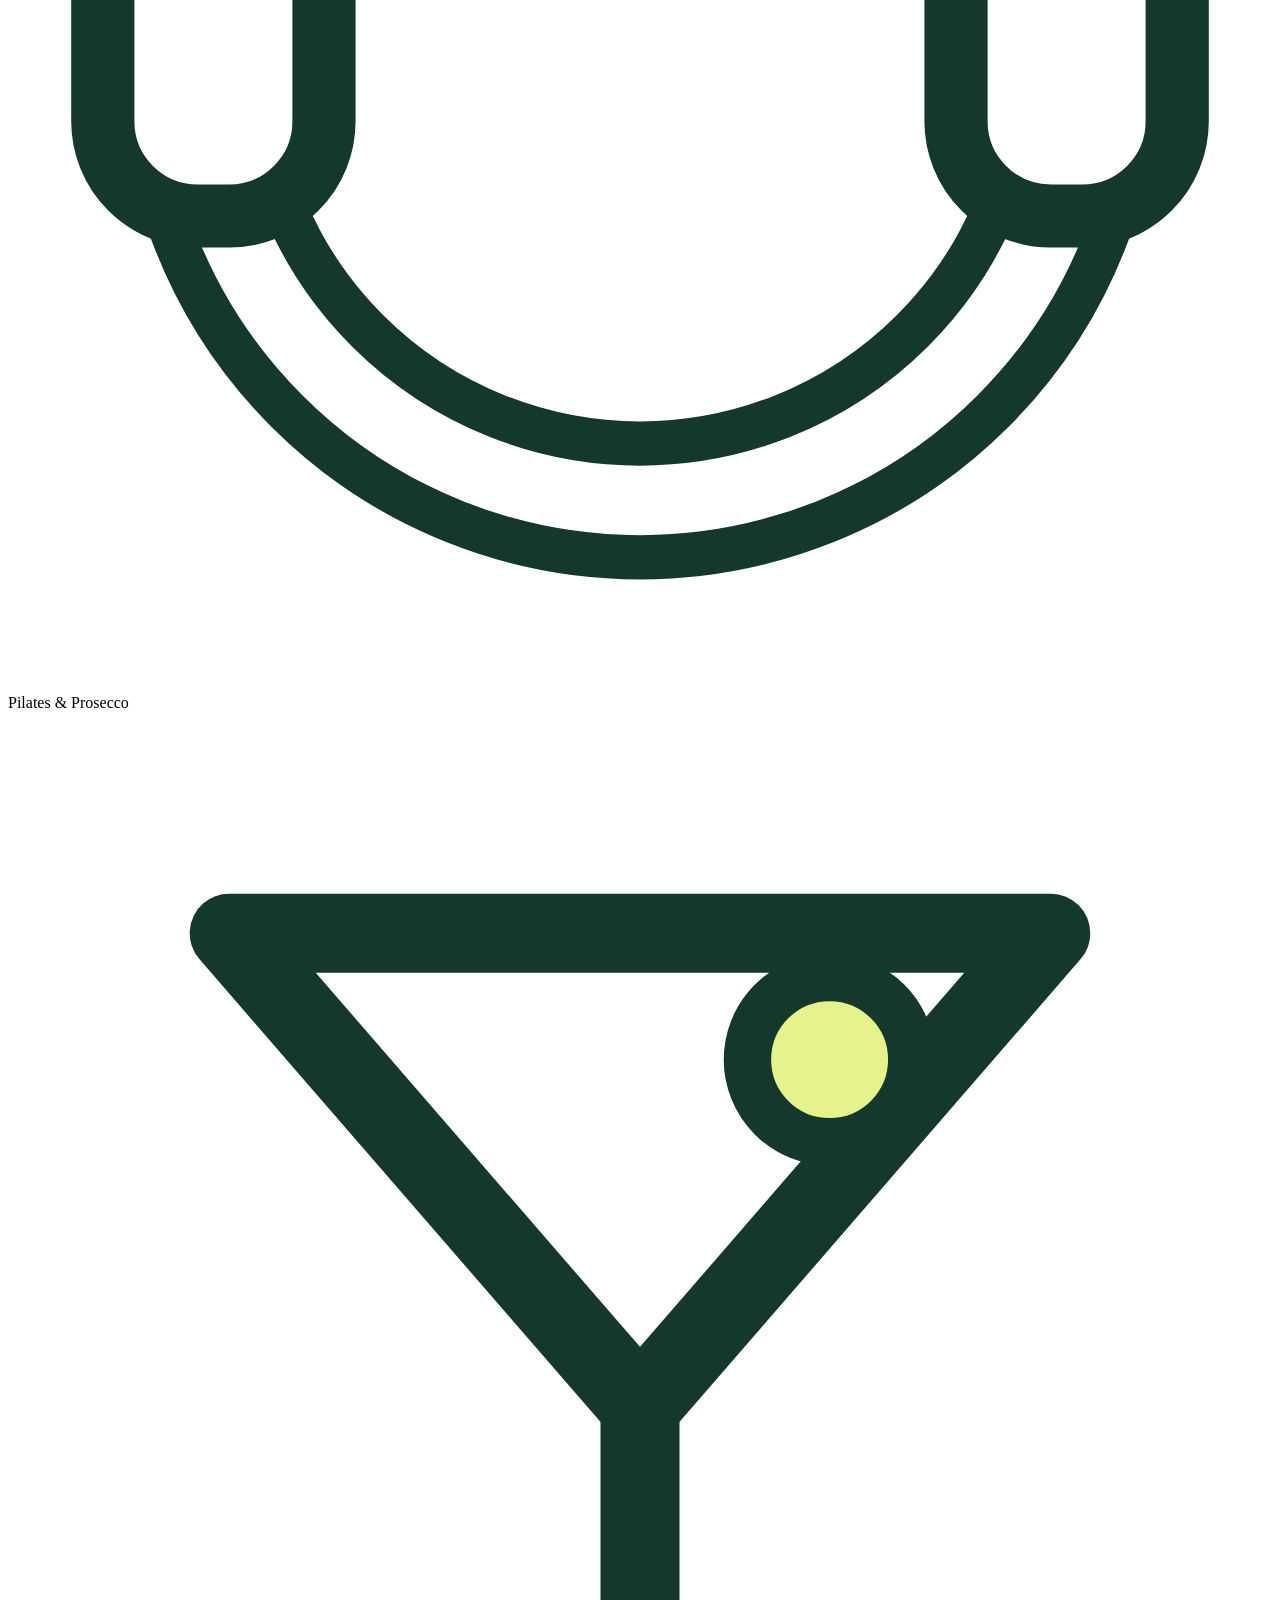
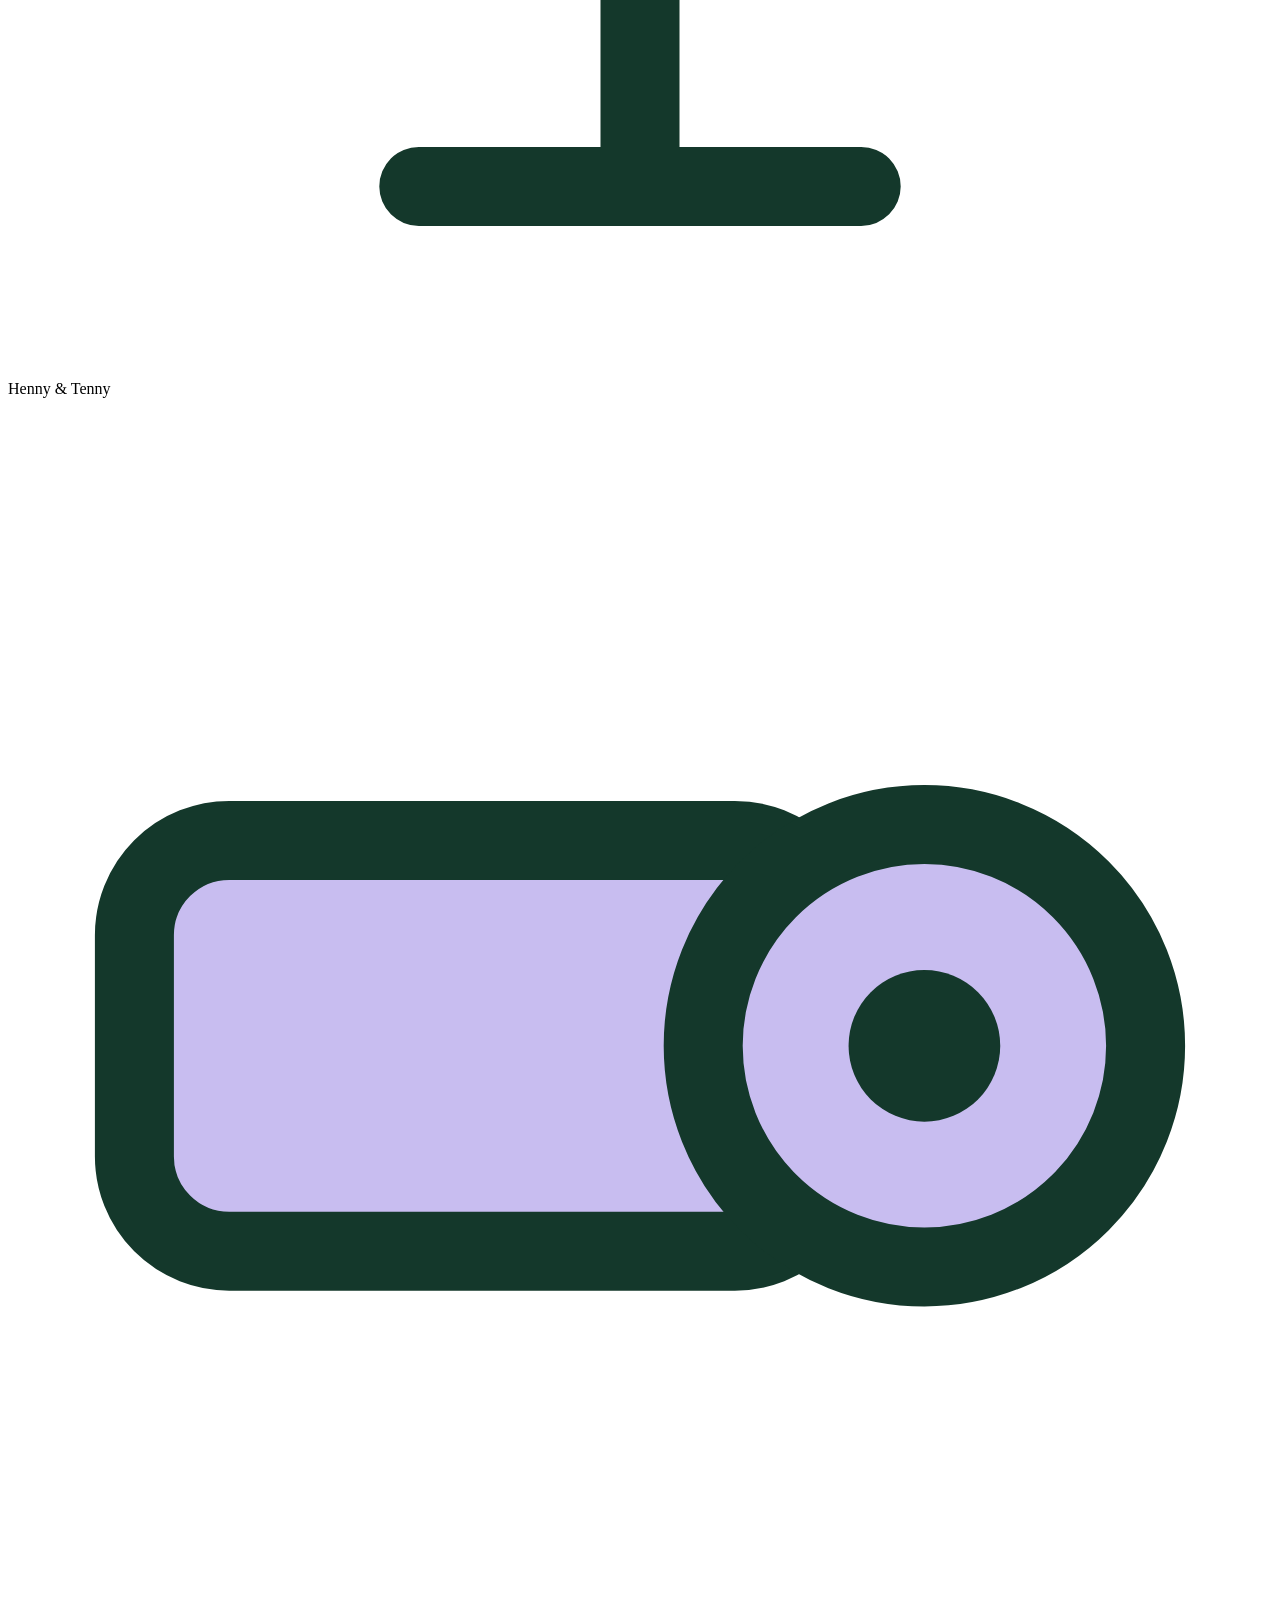
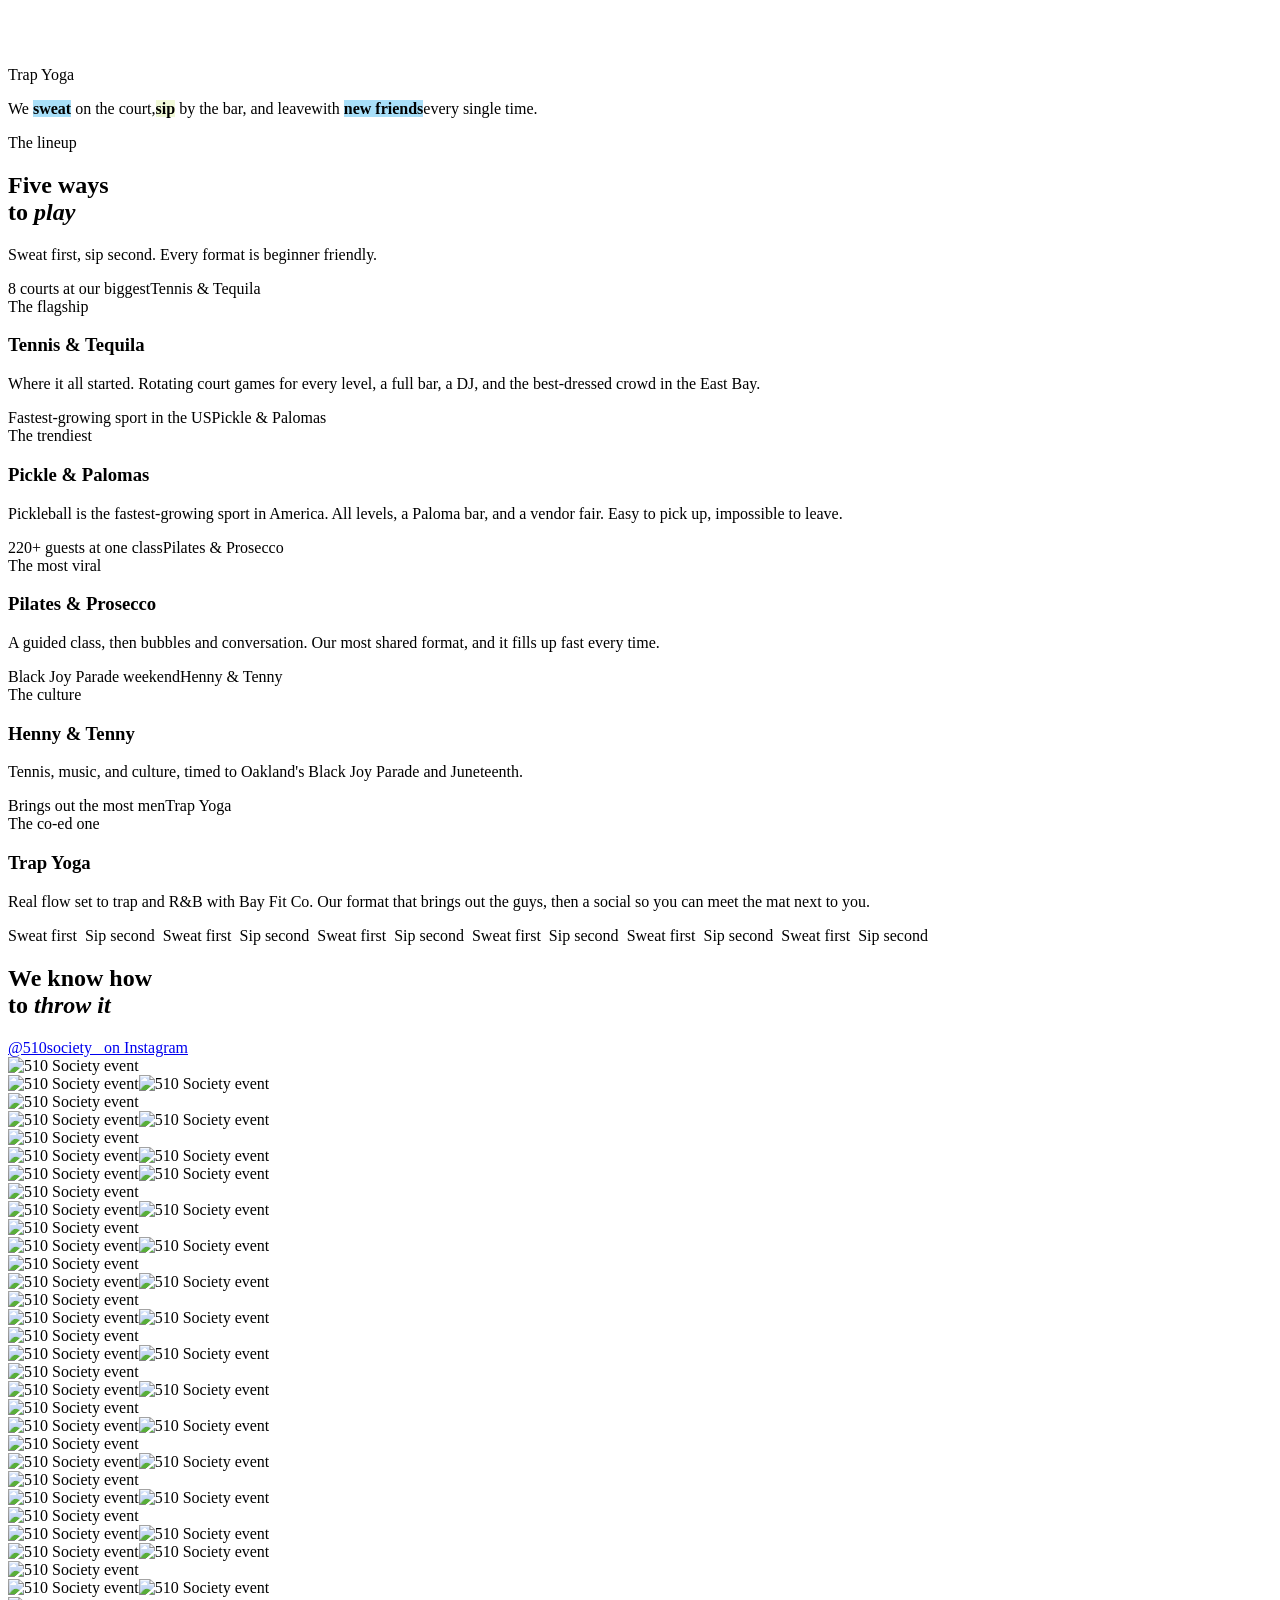
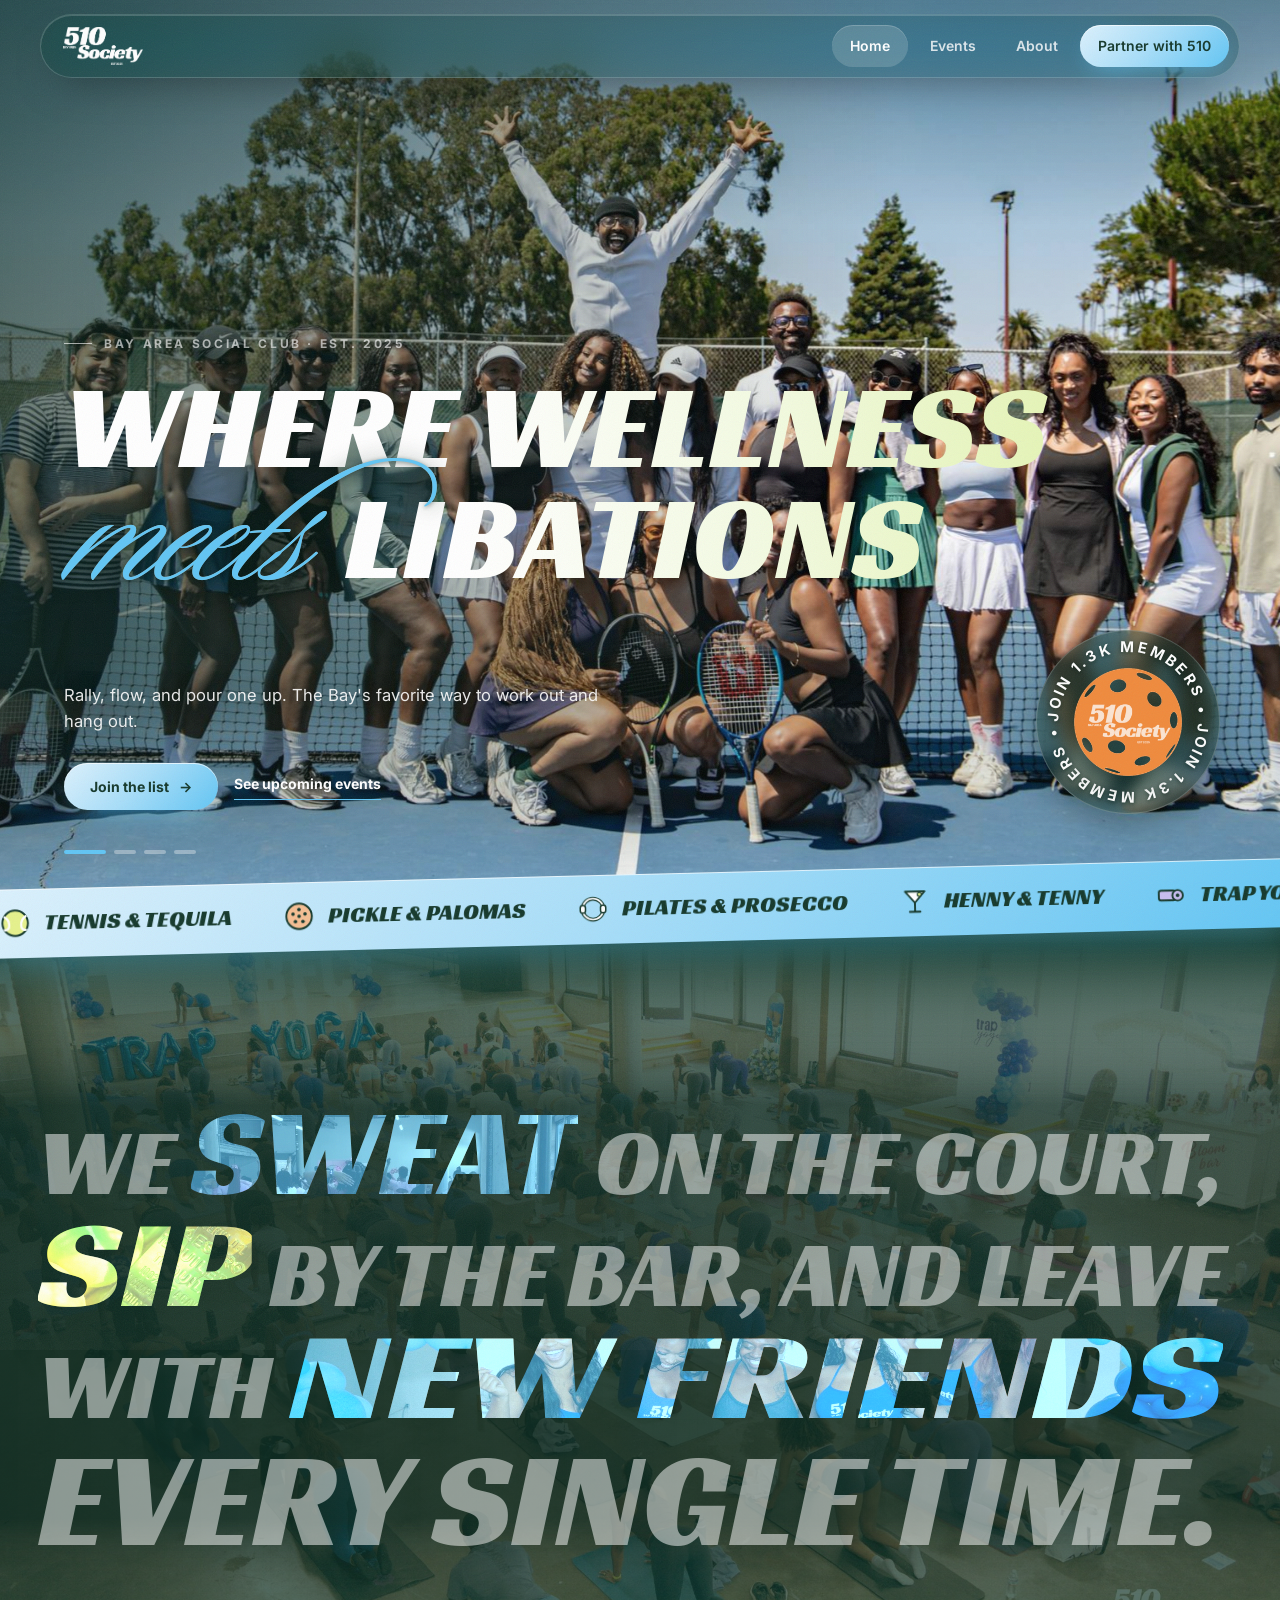
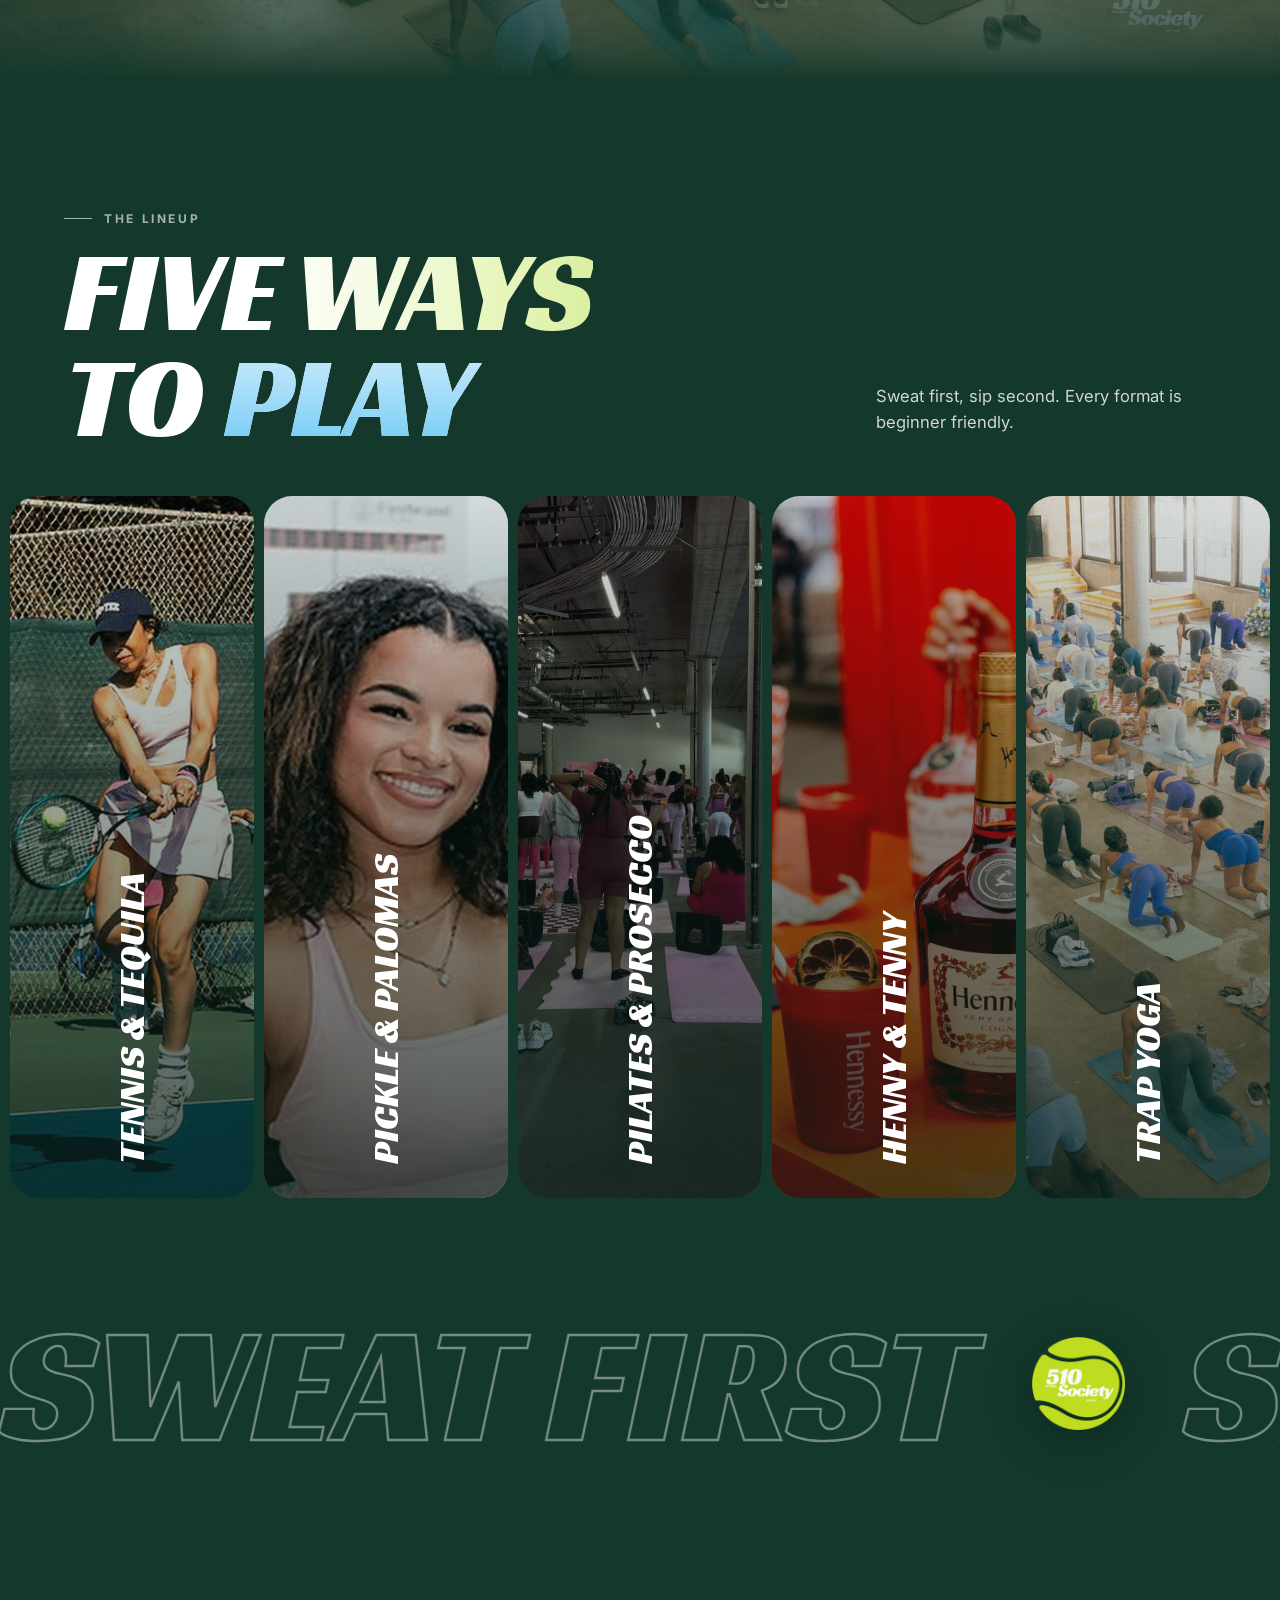
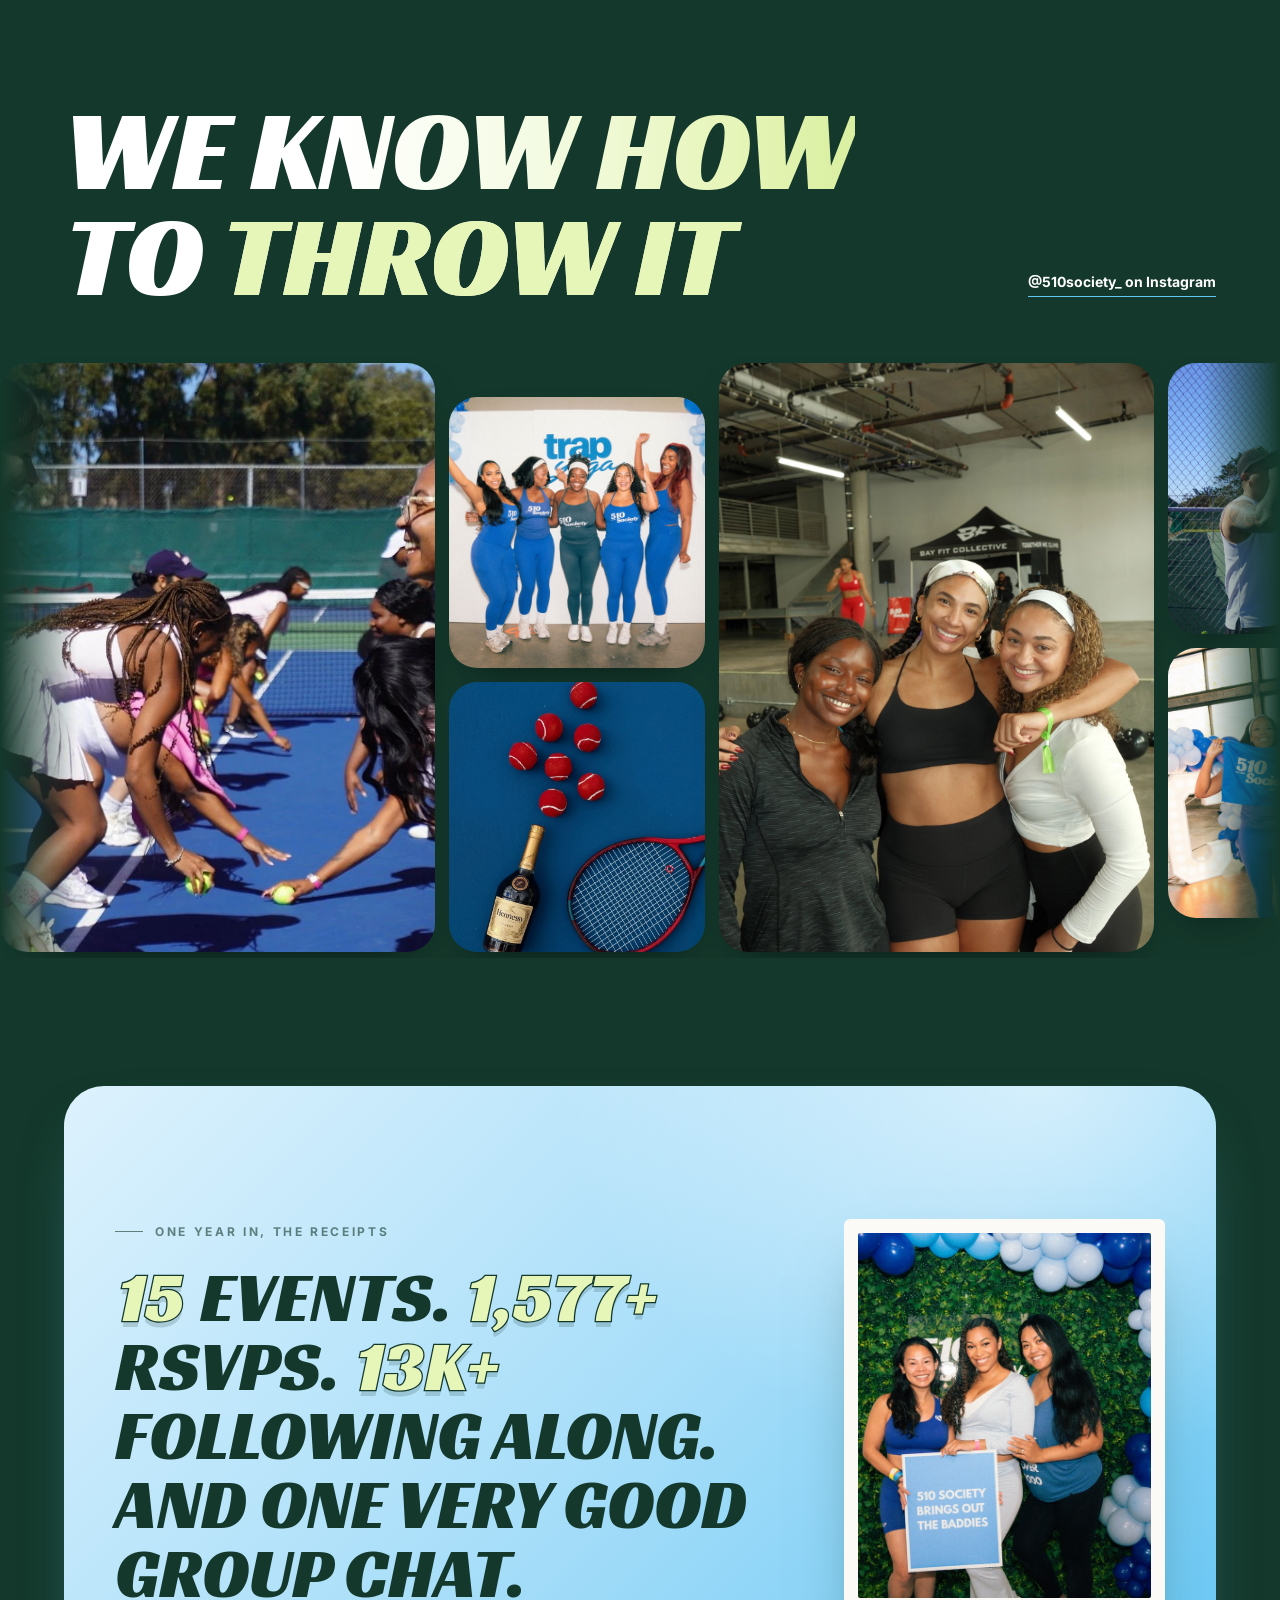
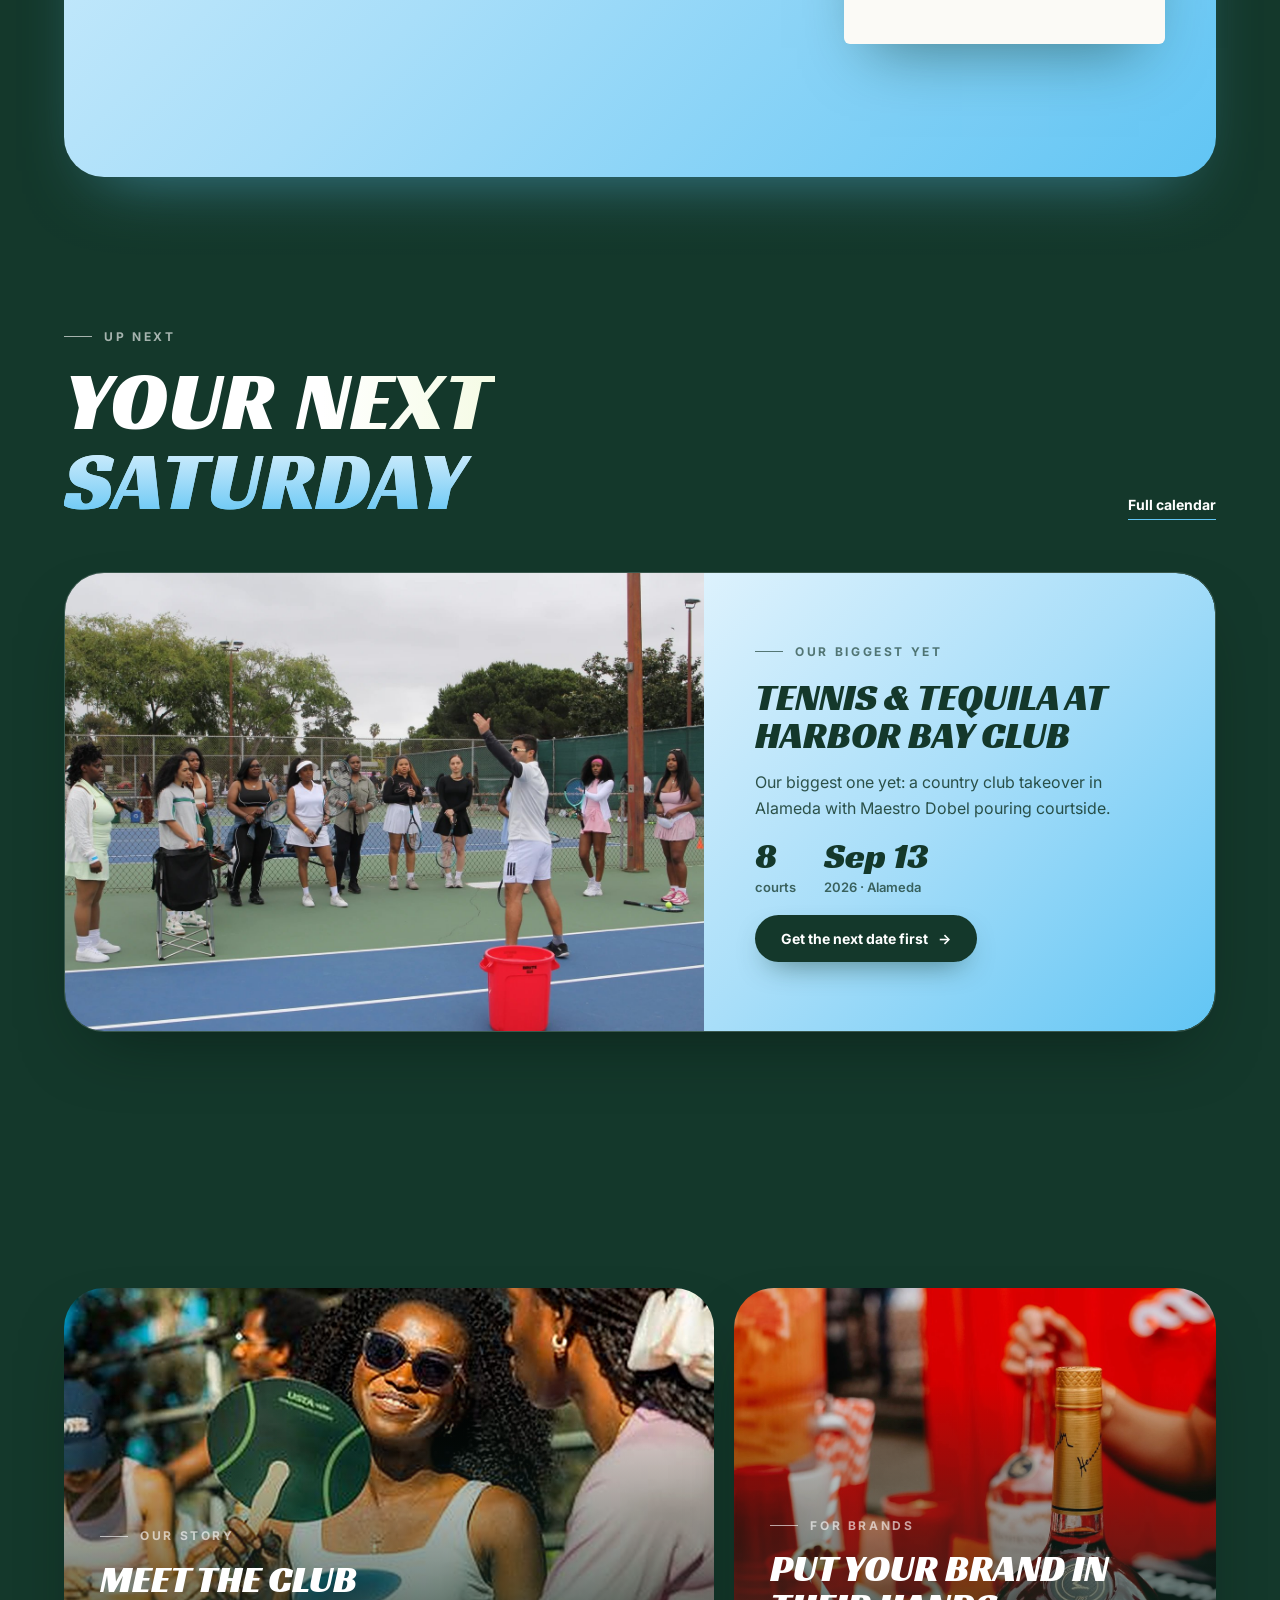
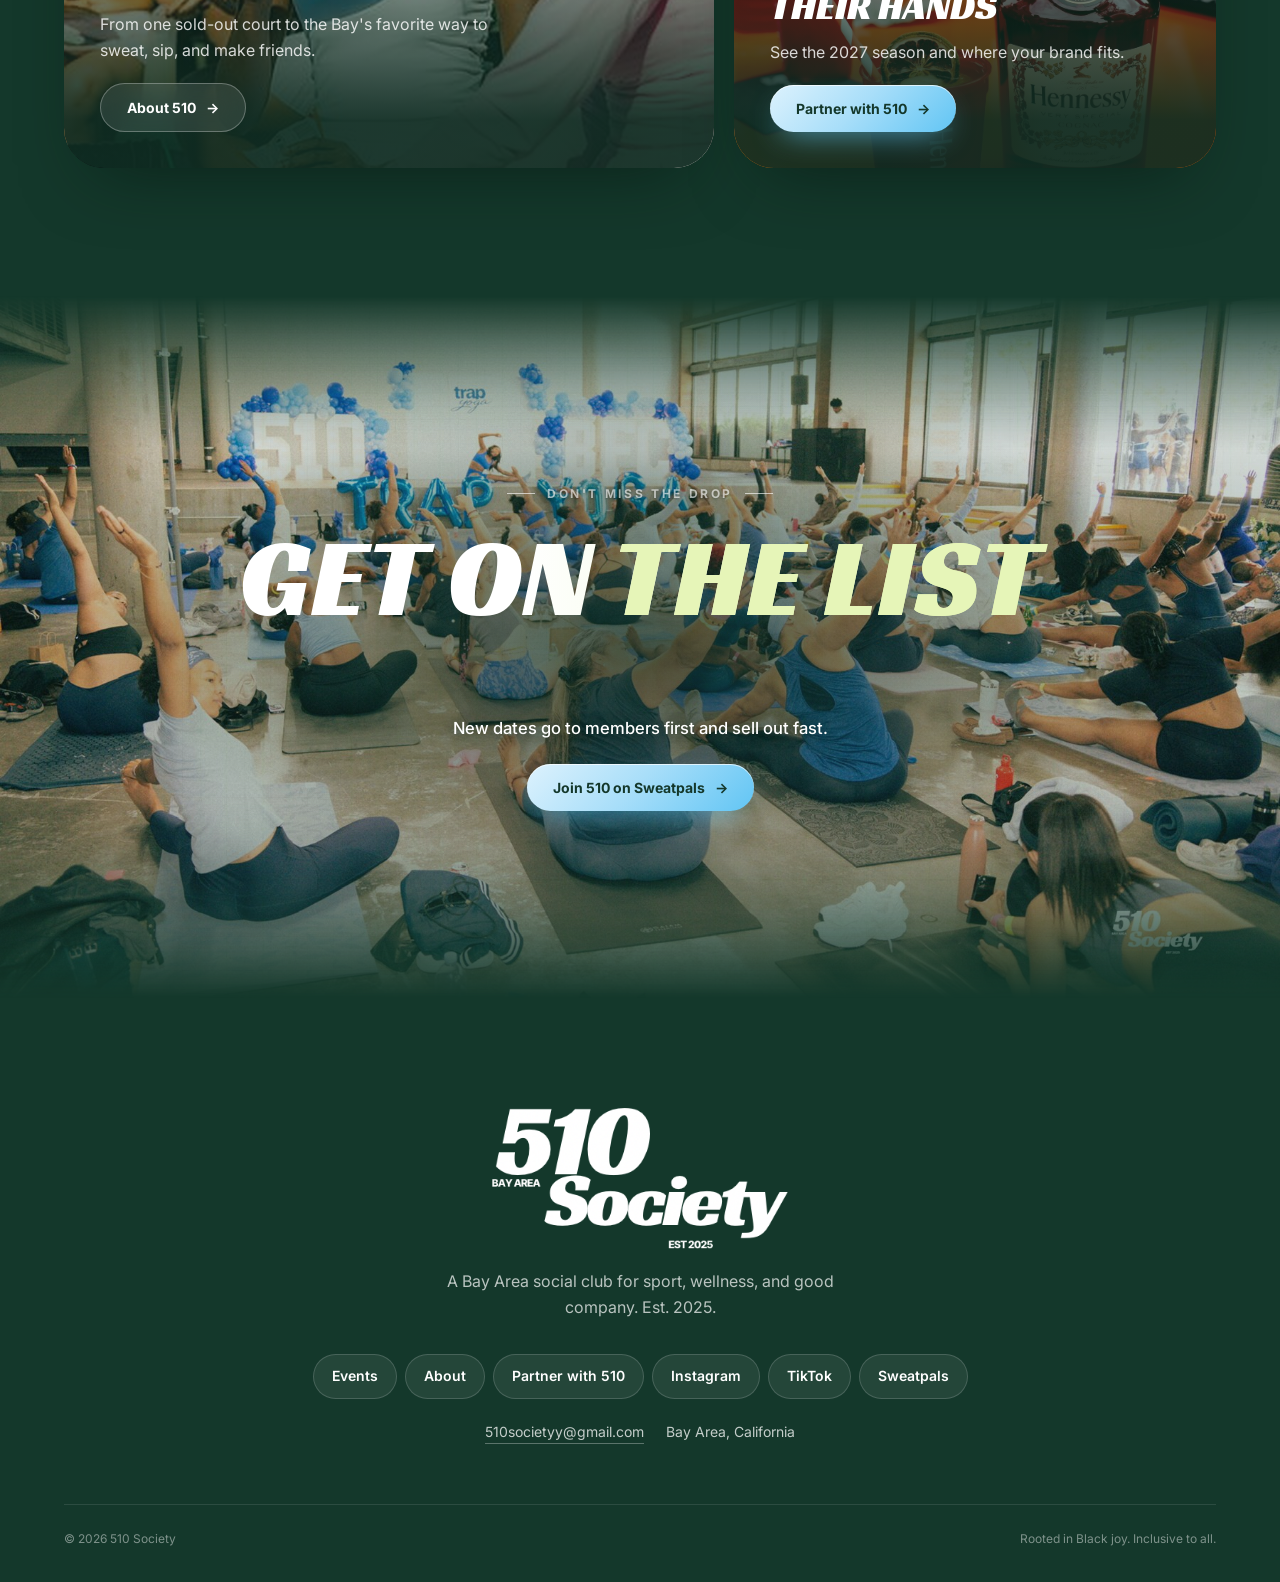
